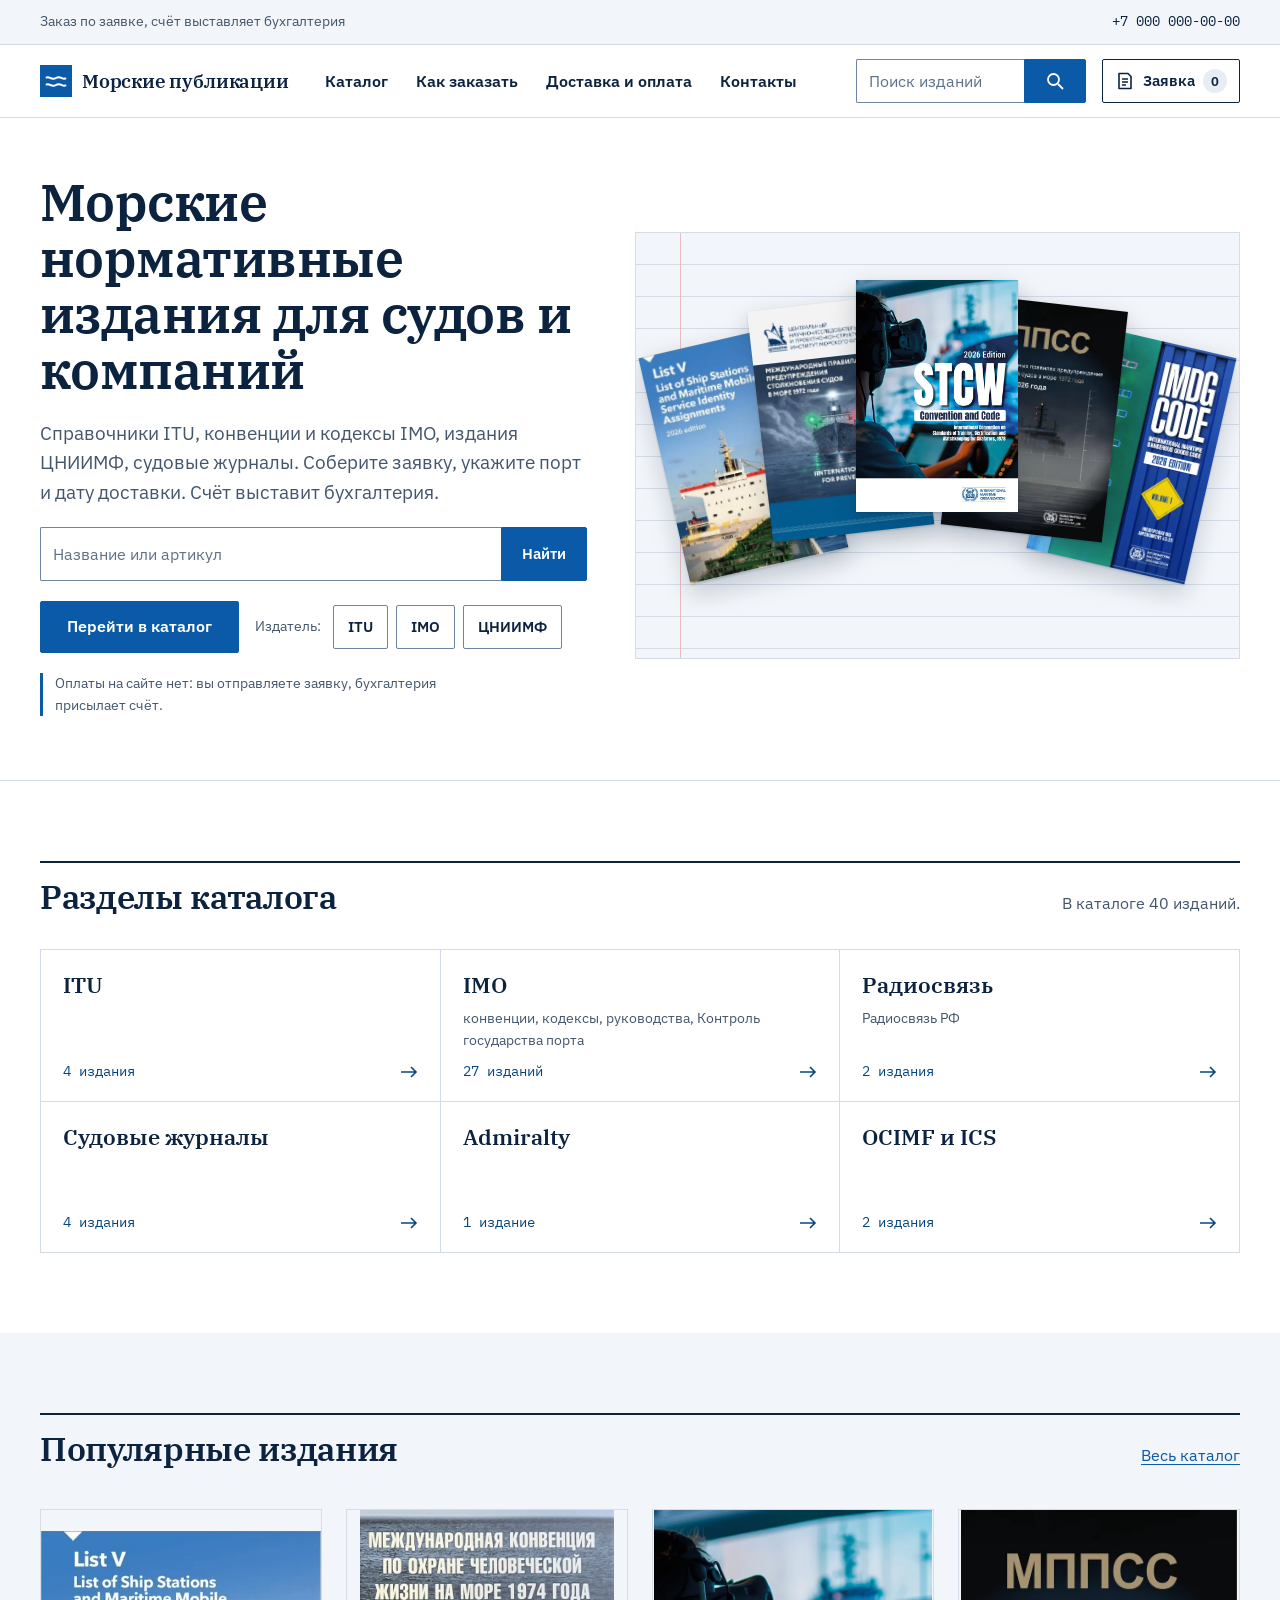
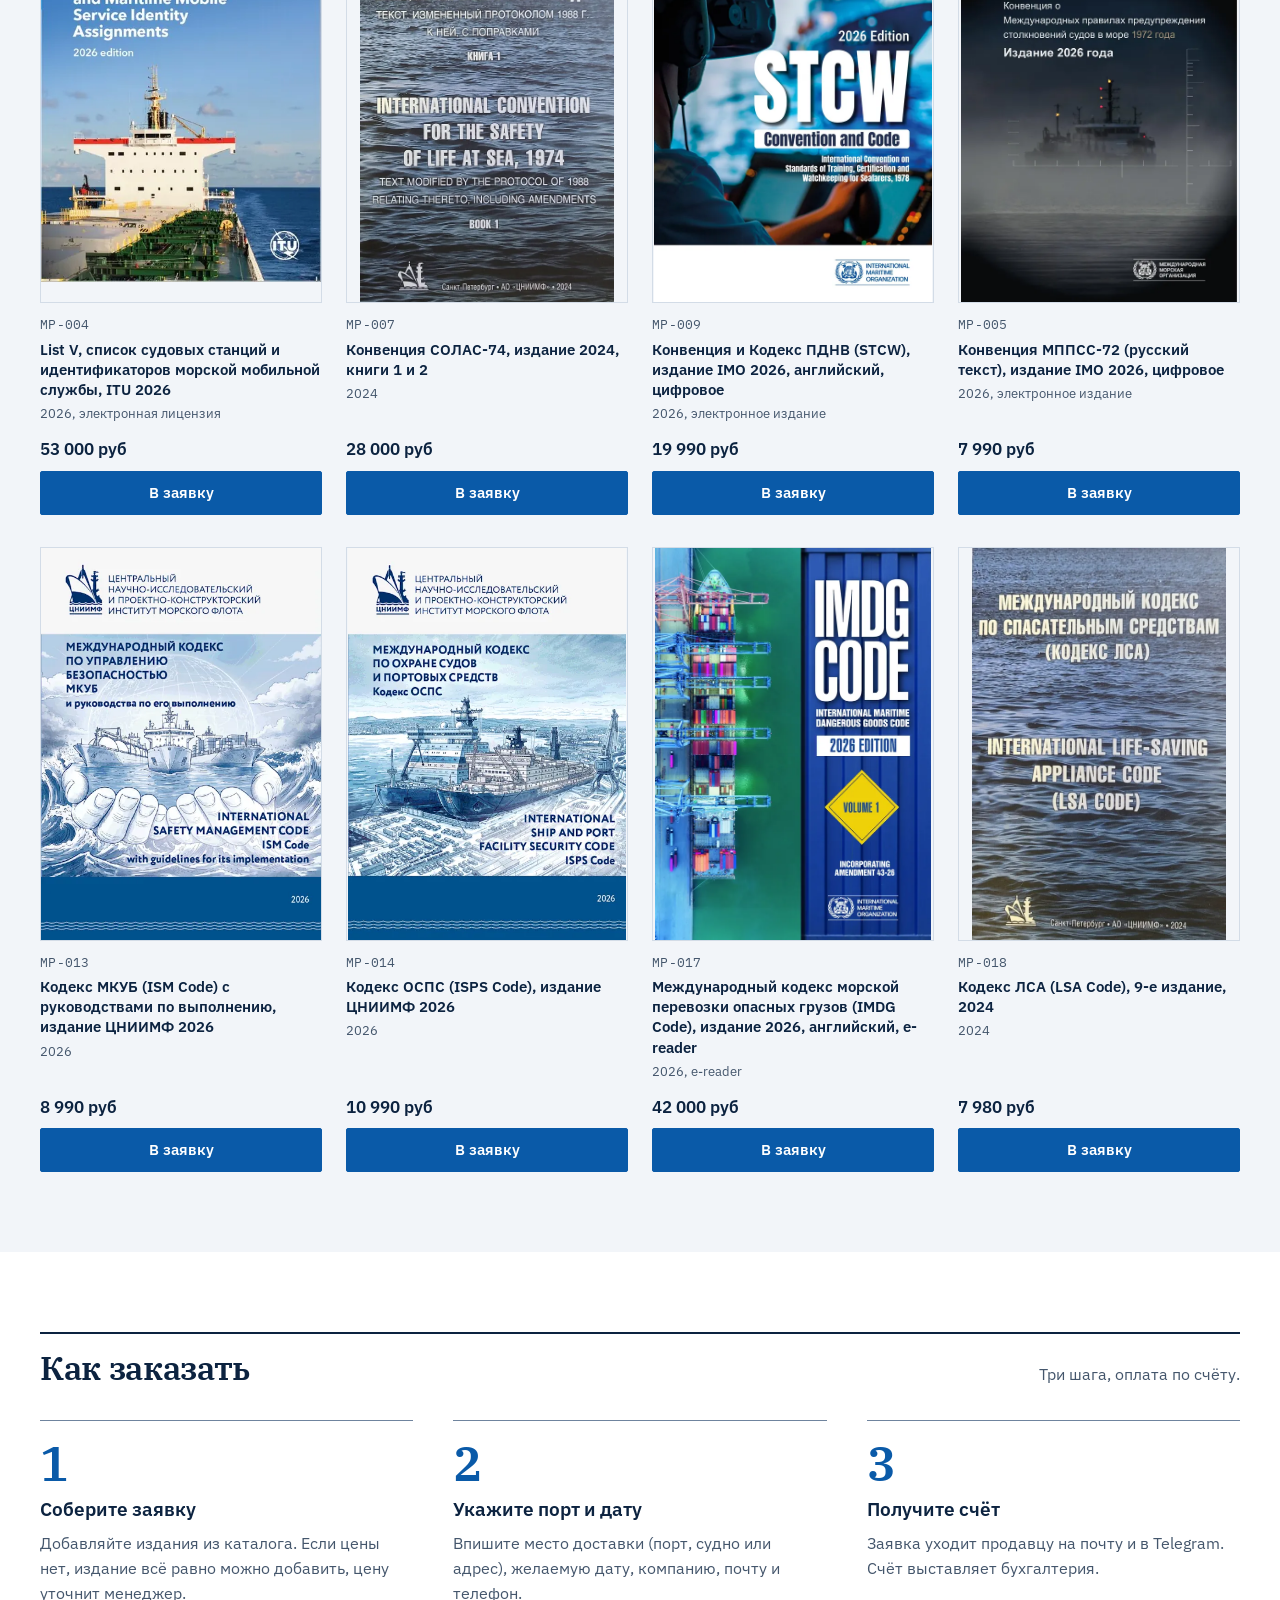
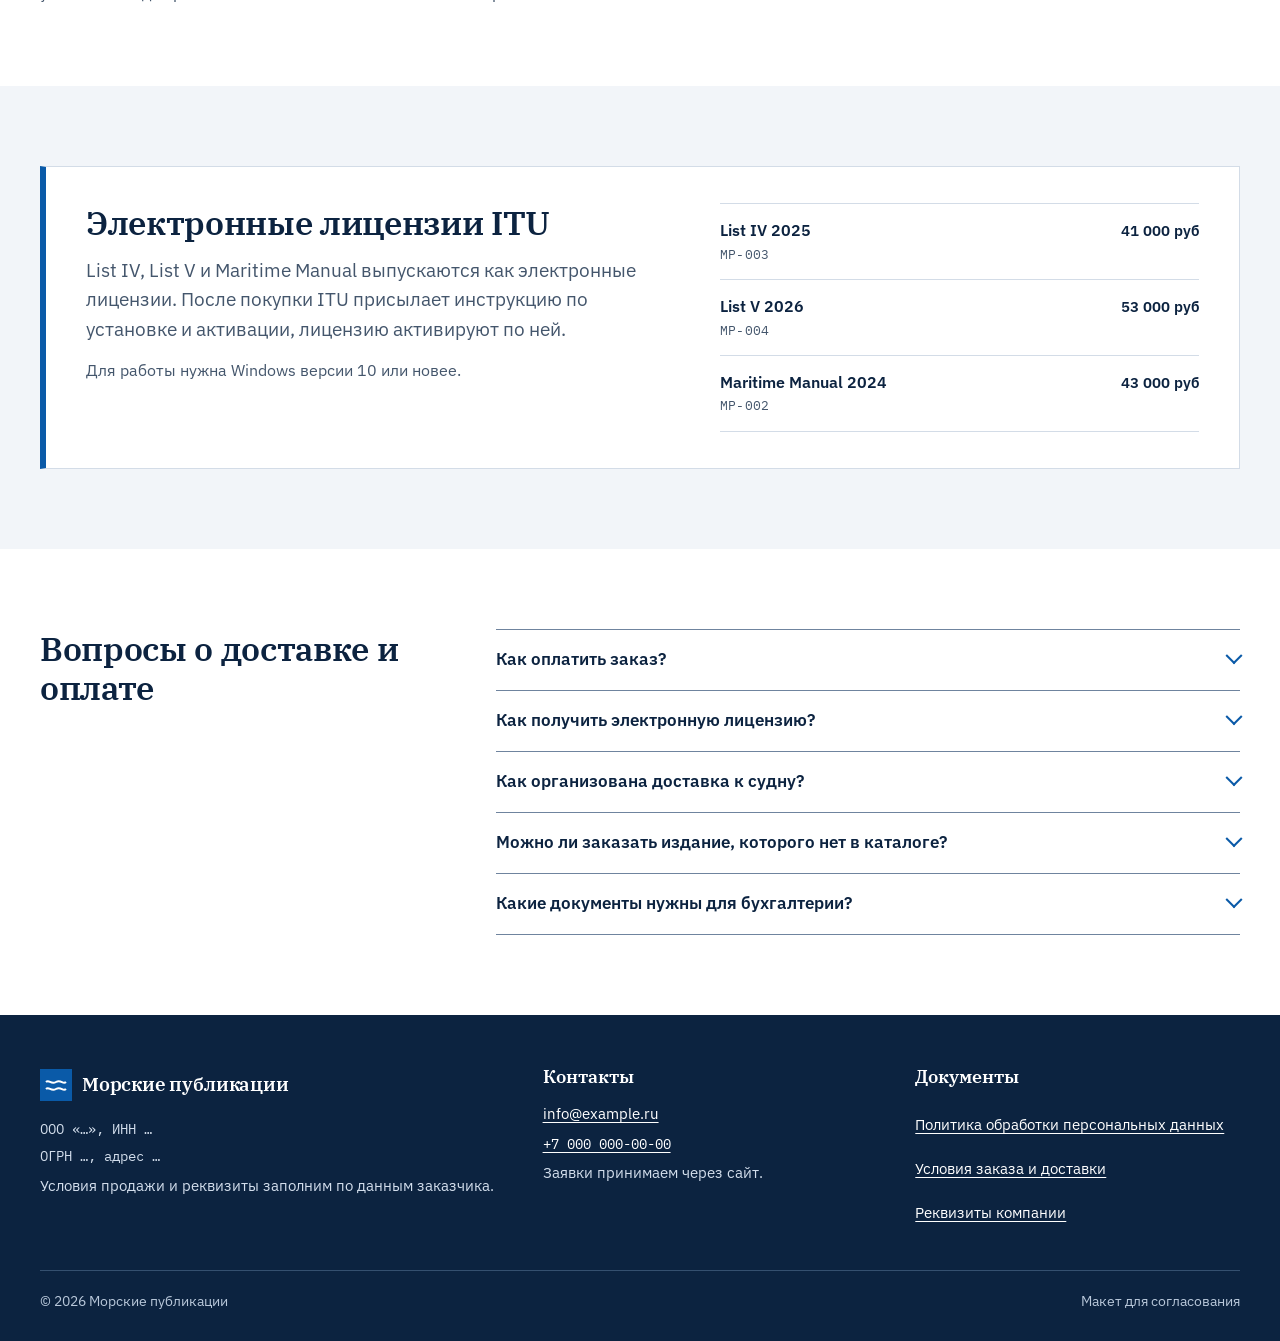
==== v1/index.html @ 58ce5f97 "Два варианта макетов: главная, каталог, карточка, заявка Co-Authored-By: Claude Opus 5.5 <noreply@an" ====
<!doctype html>
<html lang="ru">
<head>
<meta charset="utf-8">
<meta name="viewport" content="width=device-width, initial-scale=1">
<meta name="robots" content="noindex, nofollow">
<title>Морские публикации: конвенции IMO, справочники ITU, издания ЦНИИМФ</title>
<meta name="description" content="Магазин морских нормативных изданий: справочники ITU, конвенции и кодексы IMO, издания ЦНИИМФ, судовые журналы. Соберите заявку, счёт выставит бухгалтерия.">
<link rel="icon" href="data:image/svg+xml,%3Csvg xmlns='http://www.w3.org/2000/svg' viewBox='0 0 32 32'%3E%3Crect width='32' height='32' fill='%230a5aa8'/%3E%3Cpath d='M6 13c3-3 5 3 10 0s7 3 10 0M6 20c3-3 5 3 10 0s7 3 10 0' fill='none' stroke='%23fff' stroke-width='2'/%3E%3C/svg%3E">
<link rel="stylesheet" href="assets/css/style.css">
<link rel="preload" as="image" href="../covers/solas.webp">
</head>
<body data-page="home">
<a class="skip-link" href="#main">К содержимому</a>
<header class="site-header">
  <div class="topbar"><div class="container">
    <p class="topbar-note">Заказ по заявке, счёт выставляет бухгалтерия</p>
    <a href="tel:+70000000000">+7 000 000-00-00</a>
  </div></div>
  <div class="container header-main">
    <a class="logo" href="index.html"><svg width="32" height="32" viewBox="0 0 32 32" aria-hidden="true"><rect width="32" height="32" fill="#0a5aa8"/><path d="M6 13c3-3 5 3 10 0s7 3 10 0M6 20c3-3 5 3 10 0s7 3 10 0" fill="none" stroke="#fff" stroke-width="2"/></svg><span>Морские публикации</span></a>
    <nav class="nav" id="nav" aria-label="Основное меню">
      <ul>
        <li><a href="katalog.html">Каталог</a></li>
        <li><a href="index.html#kak-zakazat">Как заказать</a></li>
        <li><a href="index.html#dostavka-i-oplata">Доставка и оплата</a></li>
        <li><a href="index.html#kontakty">Контакты</a></li>
      </ul>
      <form class="header-search" role="search" action="katalog.html" method="get">
            <div class="search-box">
              <label class="visually-hidden" for="hs-m">Поиск по названию или артикулу</label>
              <input class="input" id="hs-m" type="search" name="q" placeholder="Поиск изданий" autocomplete="off">
              <button class="btn btn--primary" type="submit" aria-label="Найти"><svg width="20" height="20" viewBox="0 0 20 20" aria-hidden="true"><circle cx="8.5" cy="8.5" r="5.5" fill="none" stroke="currentColor" stroke-width="1.8"/><path d="M13 13l5 5" stroke="currentColor" stroke-width="1.8"/></svg></button>
            </div>
          </form>
    </nav>
    <span class="spacer"></span>
    <form class="header-search" role="search" action="katalog.html" method="get">
            <div class="search-box">
              <label class="visually-hidden" for="hs-d">Поиск по названию или артикулу</label>
              <input class="input" id="hs-d" type="search" name="q" placeholder="Поиск изданий" autocomplete="off">
              <button class="btn btn--primary" type="submit" aria-label="Найти"><svg width="20" height="20" viewBox="0 0 20 20" aria-hidden="true"><circle cx="8.5" cy="8.5" r="5.5" fill="none" stroke="currentColor" stroke-width="1.8"/><path d="M13 13l5 5" stroke="currentColor" stroke-width="1.8"/></svg></button>
            </div>
          </form>
    <a class="cart-link" href="korzina.html" aria-label="Заявка, позиций: 0"><svg width="20" height="20" viewBox="0 0 20 20" aria-hidden="true"><path d="M4 2.5h9l3 3v12H4z M7 8h6M7 11h6M7 14h4" fill="none" stroke="currentColor" stroke-width="1.6" stroke-linejoin="round"/></svg><span class="cart-label">Заявка</span><span class="cart-count" data-cart-count data-zero="true">0</span></a>
    <button class="burger" type="button" aria-expanded="false" aria-controls="nav" aria-label="Открыть меню"><svg width="22" height="16" viewBox="0 0 22 16" aria-hidden="true"><path d="M1 2h20M1 8h20M1 14h20" stroke="currentColor" stroke-width="2"/></svg></button>
  </div>
</header>
<main id="main">
  <section class="hero" aria-labelledby="hero-h">
    <div class="container hero-grid">
      <div class="hero-text">
        <h1 class="h-display" id="hero-h">Морские нормативные издания для судов и компаний</h1>
        <p class="lead">Справочники ITU, конвенции и кодексы IMO, издания ЦНИИМФ, судовые журналы. Соберите заявку, укажите порт и дату доставки. Счёт выставит бухгалтерия.</p>
        <form class="hero-search" role="search" action="katalog.html" method="get">
          <div class="search-box">
            <label class="visually-hidden" for="hero-q">Поиск по названию или артикулу</label>
            <input class="input" id="hero-q" type="search" name="q" placeholder="Название или артикул" autocomplete="off">
            <button class="btn btn--primary" type="submit">Найти</button>
          </div>
        </form>
        <div class="hero-actions">
          <a class="btn btn--primary btn--lg" href="katalog.html">Перейти в каталог</a>
          <div class="hero-pub"><span>Издатель:</span><a class="chip" href="katalog.html?publisher=ITU">ITU</a><a class="chip" href="katalog.html?publisher=IMO">IMO</a><a class="chip" href="katalog.html?publisher=%D0%A6%D0%9D%D0%98%D0%98%D0%9C%D0%A4">ЦНИИМФ</a></div>
        </div>
        <p class="hero-note">Оплаты на сайте нет: вы отправляете заявку, бухгалтерия присылает счёт.</p>
      </div>
      <div class="hero-visual">
        <div class="fan">
          <a href="kartochka.html?slug=itu-list-v"><img src="../covers/itu-list-v.webp" alt="List V, список судовых станций, ITU 2026" width="600" height="857"></a>
          <a href="kartochka.html?slug=colreg-cniimf"><img src="../covers/colreg-cniimf.webp" alt="МППСС-72 (COLREG-72), издание ЦНИИМФ 2026" width="600" height="857"></a>
          <a href="kartochka.html?slug=stcw"><img src="../covers/stcw.webp" alt="Конвенция и Кодекс ПДНВ (STCW), издание IMO 2026" width="600" height="857"></a>
          <a href="kartochka.html?slug=colreg"><img src="../covers/colreg.webp" alt="Конвенция МППСС-72 (русский текст), издание IMO 2026" width="600" height="857"></a>
          <a href="kartochka.html?slug=imdg"><img src="../covers/imdg.webp" alt="Международный кодекс морской перевозки опасных грузов (IMDG Code), 2026" width="600" height="857"></a>
        </div>
      </div>
    </div>
  </section>

  <section class="section" aria-labelledby="razdely-h">
    <div class="container">
      <div class="section-head"><h2 class="h-section" id="razdely-h">Разделы каталога</h2><p>В каталоге <span data-total>40 изданий</span>.</p></div>
      <div class="tiles" id="tiles"></div>
    </div>
  </section>

  <section class="section section--mist" aria-labelledby="popular-h">
    <div class="container">
      <div class="section-head"><h2 class="h-section" id="popular-h">Популярные издания</h2><a href="katalog.html">Весь каталог</a></div>
      <div class="pubs" id="popular"></div>
    </div>
  </section>

  <section class="section" id="kak-zakazat" aria-labelledby="kak-h">
    <div class="container">
      <div class="section-head"><h2 class="h-section" id="kak-h">Как заказать</h2><p>Три шага, оплата по счёту.</p></div>
      <ol class="steps">
        <li class="step"><span class="step-n" aria-hidden="true">1</span><h3>Соберите заявку</h3><p>Добавляйте издания из каталога. Если цены нет, издание всё равно можно добавить, цену уточнит менеджер.</p></li>
        <li class="step"><span class="step-n" aria-hidden="true">2</span><h3>Укажите порт и дату</h3><p>Впишите место доставки (порт, судно или адрес), желаемую дату, компанию, почту и телефон.</p></li>
        <li class="step"><span class="step-n" aria-hidden="true">3</span><h3>Получите счёт</h3><p>Заявка уходит продавцу на почту и в Telegram. Счёт выставляет бухгалтерия.</p></li>
      </ol>
    </div>
  </section>

  <section class="section section--mist" aria-labelledby="itu-h">
    <div class="container">
      <div class="itu">
        <div class="itu-text">
          <h2 class="h-section" id="itu-h">Электронные лицензии ITU</h2>
          <p class="lead">List IV, List V и Maritime Manual выпускаются как электронные лицензии. После покупки ITU присылает инструкцию по установке и активации, лицензию активируют по ней.</p>
          <p class="muted">Для работы нужна Windows версии 10 или новее.</p>
        </div>
        <ul class="itu-list" id="itu-list"></ul>
      </div>
    </div>
  </section>

  <section class="section" id="dostavka-i-oplata" aria-labelledby="faq-h">
    <div class="container faq-wrap">
      <div>
        <h2 class="h-section" id="faq-h">Вопросы о доставке и оплате</h2>
      </div>
      <div class="faq">
        <details><summary>Как оплатить заказ?</summary><div><p>Оплаты на сайте нет. После заявки бухгалтерия выставит счёт, оплата проходит по счёту.</p></div></details>
        <details><summary>Как получить электронную лицензию?</summary><div><p>Электронные лицензии ITU активируют по инструкции, которую после покупки присылает ITU. Подробности по конкретной лицензии уточнит менеджер.</p></div></details>
        <details><summary>Как организована доставка к судну?</summary><div><p>В заявке вы указываете порт, судно или адрес и желаемую дату. Возможности доставки менеджер уточнит с вами до выставления счёта.</p></div></details>
        <details><summary>Можно ли заказать издание, которого нет в каталоге?</summary><div><p>Напишите название в комментарии к заявке или на почту info@example.ru. Менеджер проверит, можно ли его заказать.</p></div></details>
        <details><summary>Какие документы нужны для бухгалтерии?</summary><div><p>Для счёта нужны название компании, почта и телефон. ИНН и другие реквизиты, а также состав документов менеджер уточнит при согласовании заявки.</p></div></details>
      </div>
    </div>
  </section>
</main>
<footer class="site-footer" id="kontakty">
  <div class="container">
    <div class="footer-grid">
      <div>
        <a class="logo" href="index.html"><svg width="32" height="32" viewBox="0 0 32 32" aria-hidden="true"><rect width="32" height="32" fill="#0a5aa8"/><path d="M6 13c3-3 5 3 10 0s7 3 10 0M6 20c3-3 5 3 10 0s7 3 10 0" fill="none" stroke="#fff" stroke-width="2"/></svg><span>Морские публикации</span></a>
        <p class="stub">ООО «…», ИНН …</p>
        <p class="stub">ОГРН …, адрес …</p>
        <p>Условия продажи и реквизиты заполним по данным заказчика.</p>
      </div>
      <div>
        <h2>Контакты</h2>
        <p><a href="mailto:info@example.ru">info@example.ru</a></p>
        <p><a class="stub" href="tel:+70000000000">+7 000 000-00-00</a></p>
        <p>Заявки принимаем через сайт.</p>
      </div>
      <div>
        <h2>Документы</h2>
        <ul>
          <li><a href="#">Политика обработки персональных данных</a></li>
          <li><a href="#">Условия заказа и доставки</a></li>
          <li><a href="#">Реквизиты компании</a></li>
        </ul>
      </div>
    </div>
    <div class="footer-bottom"><span>© 2026 Морские публикации</span><span>Макет для согласования</span></div>
  </div>
</footer>
<div class="visually-hidden" id="live" role="status" aria-live="polite"></div>
<script src="assets/js/app.js" defer></script>
</body>
</html>
---- v1/assets/css/style.css ----
/* Морские публикации, вариант v1 «Издательский каталог».
   Светлая палитра, один акцент морской синий. IBM Plex Sans / Serif / Mono, файлы лежат локально. */

@font-face{font-family:"IBM Plex Sans";font-weight:400;font-style:normal;font-display:swap;src:url("../fonts/ibm-plex-sans-cyrillic-400.woff2") format("woff2");unicode-range:U+0301,U+0400-045F,U+0490-0491,U+04B0-04B1,U+2116}
@font-face{font-family:"IBM Plex Sans";font-weight:400;font-style:normal;font-display:swap;src:url("../fonts/ibm-plex-sans-latin-400.woff2") format("woff2");unicode-range:U+0000-00FF,U+0131,U+0152-0153,U+02BB-02BC,U+02C6,U+02DA,U+02DC,U+0304,U+0308,U+0329,U+2000-206F,U+20AC,U+2122,U+2191,U+2193,U+2212,U+2215,U+FEFF,U+FFFD}
@font-face{font-family:"IBM Plex Sans";font-weight:600;font-style:normal;font-display:swap;src:url("../fonts/ibm-plex-sans-cyrillic-600.woff2") format("woff2");unicode-range:U+0301,U+0400-045F,U+0490-0491,U+04B0-04B1,U+2116}
@font-face{font-family:"IBM Plex Sans";font-weight:600;font-style:normal;font-display:swap;src:url("../fonts/ibm-plex-sans-latin-600.woff2") format("woff2");unicode-range:U+0000-00FF,U+0131,U+0152-0153,U+02BB-02BC,U+02C6,U+02DA,U+02DC,U+0304,U+0308,U+0329,U+2000-206F,U+20AC,U+2122,U+2191,U+2193,U+2212,U+2215,U+FEFF,U+FFFD}
@font-face{font-family:"IBM Plex Serif";font-weight:600;font-style:normal;font-display:swap;src:url("../fonts/ibm-plex-serif-cyrillic-600.woff2") format("woff2");unicode-range:U+0301,U+0400-045F,U+0490-0491,U+04B0-04B1,U+2116}
@font-face{font-family:"IBM Plex Serif";font-weight:600;font-style:normal;font-display:swap;src:url("../fonts/ibm-plex-serif-latin-600.woff2") format("woff2");unicode-range:U+0000-00FF,U+0131,U+0152-0153,U+02BB-02BC,U+02C6,U+02DA,U+02DC,U+0304,U+0308,U+0329,U+2000-206F,U+20AC,U+2122,U+2191,U+2193,U+2212,U+2215,U+FEFF,U+FFFD}
@font-face{font-family:"IBM Plex Mono";font-weight:400;font-style:normal;font-display:swap;src:url("../fonts/ibm-plex-mono-cyrillic-400.woff2") format("woff2");unicode-range:U+0301,U+0400-045F,U+0490-0491,U+04B0-04B1,U+2116}
@font-face{font-family:"IBM Plex Mono";font-weight:400;font-style:normal;font-display:swap;src:url("../fonts/ibm-plex-mono-latin-400.woff2") format("woff2");unicode-range:U+0000-00FF,U+0131,U+0152-0153,U+02BB-02BC,U+02C6,U+02DA,U+02DC,U+0304,U+0308,U+0329,U+2000-206F,U+20AC,U+2122,U+2191,U+2193,U+2212,U+2215,U+FEFF,U+FFFD}

:root{
  --paper:#ffffff;
  --mist:#f2f5f9;
  --mist-2:#e6edf5;
  --rule:#d3dce7;
  --rule-strong:#6f849e;
  --ink:#0c2340;
  --ink-2:#44566c;
  --accent:#0a5aa8;
  --accent-dark:#07457f;
  --accent-tint:#e3eef9;
  --danger:#b3261e;
  --danger-tint:#fdeceb;
  --sans:"IBM Plex Sans",system-ui,-apple-system,"Segoe UI",Arial,sans-serif;
  --serif:"IBM Plex Serif",Georgia,"Times New Roman",serif;
  --mono:"IBM Plex Mono",ui-monospace,Consolas,"Courier New",monospace;
  --gutter:16px;
  --wrap:1280px;
}
@media (min-width:768px){:root{--gutter:32px}}
@media (min-width:1280px){:root{--gutter:40px}}

*,*::before,*::after{box-sizing:border-box}
html{-webkit-text-size-adjust:100%;scroll-behavior:smooth;scroll-padding-top:16px}
body{margin:0;background:var(--paper);color:var(--ink);font-family:var(--sans);font-size:16px;line-height:1.55;font-feature-settings:"tnum" 1}
img{max-width:100%;height:auto;display:block}
h1,h2,h3,h4,p,ul,ol,dl,dd,figure{margin:0}
ul,ol{padding:0;list-style:none}
a{color:var(--accent);text-underline-offset:3px}
a:hover{color:var(--accent-dark)}
button,input,select,textarea{font:inherit;color:inherit}
:focus-visible{outline:3px solid var(--accent);outline-offset:2px}
.visually-hidden{position:absolute!important;width:1px;height:1px;margin:-1px;padding:0;overflow:hidden;clip:rect(0 0 0 0);white-space:nowrap;border:0}
.nowrap{white-space:nowrap}
.skip-link{position:absolute;left:var(--gutter);top:-100px;z-index:100;background:var(--ink);color:#fff;padding:12px 16px;min-height:44px}
.skip-link:focus{top:8px}
.container{width:100%;max-width:var(--wrap);margin-inline:auto;padding-inline:var(--gutter)}

/* ---------- типографика ---------- */
.h-display,.h-section,.h-page{font-family:var(--serif);font-weight:600;color:var(--ink);letter-spacing:-.01em}
.h-display{font-size:clamp(2rem,1.1rem + 3vw,3.25rem);line-height:1.08}
.h-page{font-size:clamp(1.75rem,1.2rem + 2vw,2.6rem);line-height:1.12}
.h-section{font-size:clamp(1.5rem,1.2rem + 1.1vw,2.1rem);line-height:1.18}
.lead{font-size:clamp(1rem,.95rem + .3vw,1.1875rem);line-height:1.55;color:var(--ink-2);max-width:56ch}
.sku{font-family:var(--mono);font-size:.8125rem;letter-spacing:.02em;color:var(--ink-2)}
.price{font-weight:600;white-space:nowrap}
.price--ask{font-weight:400;color:var(--ink-2);white-space:normal}
.muted{color:var(--ink-2)}
.small{font-size:.875rem}

/* ---------- кнопки и поля ---------- */
.btn{display:inline-flex;align-items:center;justify-content:center;gap:8px;min-height:44px;padding:0 20px;border:1px solid var(--ink);border-radius:2px;background:var(--paper);color:var(--ink);font-weight:600;font-size:.9375rem;line-height:1.2;text-decoration:none;cursor:pointer;transition:background-color .15s,border-color .15s,color .15s}
.btn:hover{background:var(--mist);color:var(--ink)}
.btn--primary{background:var(--accent);border-color:var(--accent);color:#fff}
.btn--primary:hover{background:var(--accent-dark);border-color:var(--accent-dark);color:#fff}
.btn--lg{min-height:52px;padding:0 26px;font-size:1rem}
.btn--block{width:100%}
.btn--added{background:var(--accent-tint);border-color:var(--accent);color:var(--accent-dark)}
.btn--added:hover{background:#d3e5f6;color:var(--accent-dark)}
.btn svg{flex:none}
.btn--quiet{border-color:var(--rule-strong);font-weight:600}
.link-btn{background:none;border:0;padding:0;min-height:44px;color:var(--accent);text-decoration:underline;text-underline-offset:3px;cursor:pointer;font-size:.9375rem}
.link-btn:hover{color:var(--accent-dark)}

.field{display:grid;gap:6px}
.field label,.field .label{font-weight:600;font-size:.9375rem}
.req{color:var(--danger);margin-left:2px}
.hint{font-weight:400;color:var(--ink-2);font-size:.8125rem;margin-left:8px}
.input,.select,.textarea{width:100%;min-height:44px;padding:9px 12px;border:1px solid var(--rule-strong);border-radius:2px;background:var(--paper);color:var(--ink)}
.textarea{min-height:104px;resize:vertical}
.select{appearance:none;padding-right:38px;background-image:url("data:image/svg+xml,%3Csvg xmlns='http://www.w3.org/2000/svg' width='12' height='8' viewBox='0 0 12 8'%3E%3Cpath d='M1 1l5 5 5-5' fill='none' stroke='%230c2340' stroke-width='1.8'/%3E%3C/svg%3E");background-repeat:no-repeat;background-position:right 14px center}
.input::placeholder,.textarea::placeholder{color:#5f7188}
.input:focus,.select:focus,.textarea:focus{border-color:var(--accent);outline:3px solid var(--accent-tint);outline-offset:0;box-shadow:0 0 0 1px var(--accent)}
.input[aria-invalid="true"],.textarea[aria-invalid="true"]{border-color:var(--danger);background:var(--danger-tint)}
.field-error{color:var(--danger);font-size:.875rem;font-weight:600;display:flex;gap:6px;align-items:flex-start}
.field-error:empty{display:none}

/* ---------- шапка ---------- */
.topbar{background:var(--mist);border-bottom:1px solid var(--rule);font-size:.875rem}
.topbar .container{display:flex;justify-content:space-between;align-items:center;gap:16px;min-height:44px}
.topbar p{color:var(--ink-2)}
.topbar a{display:inline-flex;align-items:center;min-height:44px;color:var(--ink);font-weight:400;text-decoration:none;font-family:var(--mono);font-size:.875rem}
.topbar a:hover{color:var(--accent)}
.topbar .topbar-note{display:none}
@media (min-width:768px){.topbar .topbar-note{display:block}}
.site-header{position:relative;background:var(--paper);border-bottom:1px solid var(--rule);z-index:20}
.header-main{display:flex;flex-wrap:wrap;align-items:center;gap:0 12px;min-height:72px}
.logo{white-space:nowrap;display:inline-flex;align-items:center;gap:10px;margin-right:auto;min-height:44px;color:var(--ink);text-decoration:none;font-family:var(--serif);font-weight:600;font-size:1.0625rem;letter-spacing:-.01em;line-height:1.1}
.logo:hover{color:var(--ink)}
.logo svg{flex:none}
.nav{order:5;flex-basis:100%;display:none;border-top:1px solid var(--rule);padding:8px 0 16px}
.nav.is-open{display:block}
.nav ul{display:grid}
.nav a{display:flex;align-items:center;min-height:48px;color:var(--ink);text-decoration:none;font-weight:600;border-bottom:1px solid var(--rule)}
.nav a:hover,.nav a[aria-current="page"]{color:var(--accent)}
.nav a[aria-current="page"]{box-shadow:inset 0 -2px 0 var(--accent)}
.header-search{display:none}
.nav .header-search{display:flex;margin-top:12px}
.search-box{display:flex;width:100%}
.search-box .input{border-right:0;border-radius:2px 0 0 2px;min-width:0}
.search-box .btn{border-radius:0 2px 2px 0;flex:none}
.cart-link{display:inline-flex;align-items:center;gap:8px;min-height:44px;padding:0 12px;border:1px solid var(--ink);border-radius:2px;color:var(--ink);text-decoration:none;font-weight:600;font-size:.9375rem}
.cart-link:hover{background:var(--mist);color:var(--ink)}
.cart-link .cart-label{display:none}
.cart-count{display:inline-grid;place-items:center;min-width:24px;height:24px;padding:0 6px;border-radius:12px;background:var(--accent);color:#fff;font-size:.8125rem;font-weight:600;line-height:1}
.cart-count[data-zero="true"]{background:var(--mist-2);color:var(--ink)}
.burger{display:inline-grid;place-items:center;width:44px;height:44px;border:1px solid var(--ink);border-radius:2px;background:var(--paper);cursor:pointer;padding:0}
.burger:hover{background:var(--mist)}
@media (max-width:479px){.cart-link{padding:0 8px;gap:6px}.logo{gap:8px}.logo svg{width:28px;height:28px}}
@media (min-width:480px){.cart-link .cart-label{display:inline}.logo{font-size:1.1875rem}}
@media (min-width:1280px){
  .header-main{flex-wrap:nowrap;gap:0 16px}
  .burger{display:none}
  .nav{order:0;flex-basis:auto;display:block;border:0;padding:0;margin-left:8px}
  .nav ul{display:flex;gap:4px}
  .nav a{border:0;padding:0 12px;min-height:72px;position:relative;white-space:nowrap}
  .nav a[aria-current="page"]{box-shadow:inset 0 -3px 0 var(--accent)}
  .nav a:hover{box-shadow:inset 0 -3px 0 var(--rule-strong)}
  .nav .header-search{display:none}
  .header-search{display:flex;width:230px;flex:none}
  .logo{margin-right:0}
  .header-main .spacer{flex:1}
}
.header-main .spacer{display:none}
@media (min-width:1280px){.header-main .spacer{display:block}}

/* ---------- блоки страниц ---------- */
.section{padding-block:56px}
.section--mist{background:var(--mist)}
@media (min-width:768px){.section{padding-block:80px}}
.section-head{display:flex;flex-wrap:wrap;align-items:baseline;justify-content:space-between;gap:8px 24px;padding-top:14px;border-top:2px solid var(--ink);margin-bottom:32px}
.section-head p{color:var(--ink-2);max-width:52ch}
.section-head a{display:inline-flex;align-items:center;min-height:44px}

/* первый экран */
.hero{border-bottom:1px solid var(--rule)}
.hero-grid{display:grid;grid-template-columns:minmax(0,1fr);gap:32px;padding-block:32px 40px}
.hero-text{display:grid;gap:20px;align-content:center}
.hero-search{max-width:600px}
.hero-search .input{min-height:54px;font-size:1rem}
.hero-search .btn{min-height:54px}
.hero-actions{display:flex;flex-wrap:wrap;align-items:center;gap:12px 16px}
.hero-pub{display:flex;flex-wrap:wrap;align-items:center;gap:8px}
.hero-pub span{color:var(--ink-2);font-size:.875rem;margin-right:4px}
.chip{display:inline-flex;align-items:center;min-height:44px;padding:0 14px;border:1px solid var(--rule-strong);border-radius:2px;color:var(--ink);text-decoration:none;font-weight:600;font-size:.9375rem;background:var(--paper)}
.chip:hover{border-color:var(--accent);color:var(--accent)}
.hero-note{font-size:.875rem;color:var(--ink-2);max-width:56ch;padding-left:12px;border-left:3px solid var(--accent)}
.hero-visual{position:relative;background-color:var(--mist);background-image:repeating-linear-gradient(to bottom,transparent 0,transparent 31px,var(--rule) 31px,var(--rule) 32px);border:1px solid var(--rule);overflow:hidden;padding:36px 8% 20px}
.hero-visual::before{content:"";position:absolute;left:44px;top:0;bottom:0;width:1px;background:#e7b9b9;opacity:.9}
.fan{position:relative;width:90%;aspect-ratio:1/.74;max-width:660px;margin-inline:auto}
.fan a{position:absolute;width:34%;top:var(--top);left:var(--left);transform:translate(0,0) rotate(var(--r));transform-origin:50% 120%;z-index:var(--z);display:block;box-shadow:0 1px 2px rgba(12,35,64,.2),0 10px 24px rgba(12,35,64,.22);background:var(--paper);transition:transform .25s ease}
.fan a:hover{transform:translate(0,-8px) rotate(var(--r))}
.fan img{width:100%;aspect-ratio:.7;object-fit:cover}
.fan a:nth-child(1){--left:0;--top:16%;--r:-13deg;--z:1;--stack:97%}
.fan a:nth-child(2){--left:16.5%;--top:7%;--r:-6.5deg;--z:2;--stack:48.5%}
.fan a:nth-child(3){--left:33%;--top:1%;--r:0deg;--z:5;--stack:0%}
.fan a:nth-child(4){--left:49.5%;--top:7%;--r:6.5deg;--z:3;--stack:-48.5%}
.fan a:nth-child(5){--left:66%;--top:16%;--r:13deg;--z:2;--stack:-97%}
@media (prefers-reduced-motion:no-preference){
  .fan a{animation:fan-out .9s cubic-bezier(.2,.8,.2,1) .15s both}
}
@keyframes fan-out{from{transform:translate(var(--stack),0) rotate(0deg)}to{transform:translate(0,0) rotate(var(--r))}}
@media (min-width:960px){
  .hero-grid{grid-template-columns:minmax(0,.95fr) minmax(0,1.05fr);gap:48px;padding-block:56px 64px;align-items:center}
  .hero-visual{padding:44px 6% 28px}
}

/* разделы плитками */
.tiles{display:grid;grid-template-columns:minmax(0,1fr);gap:1px;background:var(--rule);border:1px solid var(--rule)}
@media (min-width:560px){.tiles{grid-template-columns:repeat(2,minmax(0,1fr))}}
@media (min-width:960px){.tiles{grid-template-columns:repeat(3,minmax(0,1fr))}}
.tile{display:grid;grid-template-rows:auto 1fr auto;gap:10px;padding:22px 22px 18px;background:var(--paper);color:var(--ink);text-decoration:none;min-height:0}
@media (min-width:560px){.tile{min-height:150px}}
.tile:hover{background:var(--accent-tint);color:var(--ink)}
.tile h3{font-family:var(--serif);font-weight:600;font-size:1.375rem;line-height:1.2}
.tile-sub{font-size:.875rem;color:var(--ink-2)}
.tile-foot{display:flex;justify-content:space-between;align-items:center;font-family:var(--mono);font-size:.875rem;color:var(--accent-dark)}
.tile-foot svg{flex:none}

/* издания: вертикальная карточка */
.pubs{display:grid;grid-template-columns:repeat(2,minmax(0,1fr));gap:24px 16px}
@media (min-width:768px){.pubs{grid-template-columns:repeat(4,minmax(0,1fr));gap:32px 24px}}
.pub{display:grid;grid-template-rows:auto 1fr auto;gap:12px;align-content:start;min-width:0}
.cover{display:block;border:1px solid var(--rule);background:var(--mist);transition:border-color .15s}
.cover:hover{border-color:var(--accent)}
.cover img{width:100%;aspect-ratio:5/7;object-fit:contain}
.pub-body{display:grid;gap:4px;align-content:start;min-width:0}
.pub-title{font-size:.9375rem;font-weight:600;line-height:1.35;overflow-wrap:anywhere}
.pub-title a{color:var(--ink);text-decoration:none}
.pub-title a:hover{color:var(--accent);text-decoration:underline}
.pub{position:relative}
.pub-title a::after{content:"";position:absolute;inset:0;z-index:0}
.pub-buy{position:relative;z-index:1}
.pub-facts{font-size:.8125rem;color:var(--ink-2)}
.pub-buy{display:grid;gap:8px}
.pub-buy .btn{width:100%}
.pub-buy .price{font-size:1.0625rem}

/* как заказать */
.steps{display:grid;grid-template-columns:minmax(0,1fr);gap:32px}
@media (min-width:768px){.steps{grid-template-columns:repeat(3,minmax(0,1fr));gap:40px}}
.step{border-top:1px solid var(--rule-strong);padding-top:18px;display:grid;gap:10px;align-content:start}
.step-n{font-family:var(--serif);font-weight:600;font-size:3rem;line-height:1;color:var(--accent)}
.step h3{font-size:1.1875rem;font-weight:600;line-height:1.3}
.step p{color:var(--ink-2);max-width:40ch}

/* лицензии ITU */
.itu{display:grid;grid-template-columns:minmax(0,1fr);gap:28px;background:var(--paper);border:1px solid var(--rule);border-left:6px solid var(--accent);padding:24px}
@media (min-width:960px){.itu{grid-template-columns:minmax(0,1.1fr) minmax(0,.9fr);gap:48px;padding:36px 40px}}
.itu-text{display:grid;gap:14px;align-content:start}
.itu-list{display:grid;border-top:1px solid var(--rule)}
.itu-list a{display:grid;grid-template-columns:minmax(0,1fr) auto;gap:2px 16px;padding:14px 0;border-bottom:1px solid var(--rule);color:var(--ink);text-decoration:none;min-height:44px;align-items:baseline}
.itu-list a:hover strong{color:var(--accent);text-decoration:underline}
.itu-list strong{font-weight:600}
.itu-list .price{text-align:right;font-size:.9375rem}
.itu-list .sku{grid-column:1/-1}

/* FAQ */
.faq-wrap{display:grid;grid-template-columns:minmax(0,1fr);gap:24px}
@media (min-width:960px){.faq-wrap{grid-template-columns:minmax(0,.7fr) minmax(0,1.3fr);gap:56px}}
.faq{border-top:1px solid var(--rule-strong)}
.faq details{border-bottom:1px solid var(--rule-strong)}
.faq summary{display:flex;justify-content:space-between;align-items:center;gap:20px;min-height:60px;padding:12px 0;cursor:pointer;font-weight:600;font-size:1.0625rem;list-style:none;line-height:1.35}
.faq summary::-webkit-details-marker{display:none}
.faq summary::after{content:"";flex:none;width:12px;height:12px;border-right:2px solid var(--accent);border-bottom:2px solid var(--accent);transform:rotate(45deg) translate(-3px,-3px);transition:transform .2s}
.faq details[open] summary::after{transform:rotate(-135deg) translate(-3px,-3px)}
.faq details>div{padding:0 40px 20px 0;color:var(--ink-2);max-width:68ch}

/* подвал */
.site-footer{background:var(--ink);color:#d3deec;padding-block:48px 28px;font-size:.9375rem}
.site-footer a{color:#fff;text-underline-offset:3px}
.site-footer a:hover{color:#bcd7f2}
.site-footer :focus-visible{outline-color:#fff}
.footer-grid{display:grid;grid-template-columns:minmax(0,1fr);gap:32px}
@media (min-width:768px){.footer-grid{grid-template-columns:minmax(0,1.4fr) repeat(2,minmax(0,1fr));gap:48px}}
.footer-grid h2{font-family:var(--serif);font-size:1.125rem;font-weight:600;color:#fff;margin-bottom:12px}
.footer-grid li a{display:inline-flex;align-items:center;min-height:44px}
.footer-grid .logo{color:#fff;margin-bottom:12px}
.footer-grid p+p{margin-top:6px}
.stub{font-family:var(--mono);font-size:.875rem}
.footer-bottom{margin-top:36px;padding-top:20px;border-top:1px solid #35506f;display:flex;flex-wrap:wrap;justify-content:space-between;gap:8px 24px;font-size:.875rem;color:#b9c8da}

/* ---------- внутренние страницы ---------- */
.page-head{padding-block:8px 24px;border-bottom:1px solid var(--rule);display:grid;gap:10px}
.crumbs ol{display:flex;flex-wrap:wrap;gap:0 8px;font-size:.875rem;color:var(--ink-2)}
.crumbs li{display:inline-flex;align-items:center;gap:8px}
.crumbs li+li::before{content:"/";color:var(--rule-strong)}
.crumbs a{display:inline-flex;align-items:center;min-height:44px}
.crumbs [aria-current]{color:var(--ink)}
.page-body{padding-block:28px 72px}

/* каталог */
.catalog{display:grid;grid-template-columns:minmax(0,1fr);gap:24px}
@media (min-width:1024px){.catalog{grid-template-columns:260px minmax(0,1fr);gap:48px;align-items:start}}
.toolbar{display:grid;grid-template-columns:minmax(0,1fr);gap:12px;margin-bottom:8px}
@media (min-width:768px){.toolbar{grid-template-columns:minmax(0,1fr) 230px}}
.toolbar .field{margin:0}
.filters-toggle{justify-self:start}
@media (min-width:1024px){.filters-toggle{display:none}}
.filters{display:none;border:1px solid var(--rule);background:var(--mist);padding:16px 18px 8px}
.filters.is-open{display:block}
@media (min-width:1024px){.filters{display:block;position:sticky;top:16px}}
.filter-block{border:0;padding:0;margin:0 0 14px}
.filter-block legend{font-family:var(--serif);font-weight:600;font-size:1.0625rem;padding:0;margin-bottom:6px;border-bottom:2px solid var(--ink);width:100%;padding-bottom:6px}
.opt{display:flex;align-items:center;gap:10px;min-height:44px;padding:0 4px;cursor:pointer;font-size:.9375rem}
.opt input{width:20px;height:20px;accent-color:var(--accent);flex:none;margin:0}
.opt span:nth-of-type(1){flex:1}
.opt .cnt{font-family:var(--mono);font-size:.8125rem;color:var(--ink-2)}
.opt:has(input:focus-visible){outline:3px solid var(--accent);outline-offset:-2px}
.opt:has(input:checked) span:nth-of-type(1){font-weight:600}
.results-bar{display:flex;flex-wrap:wrap;justify-content:space-between;align-items:center;gap:4px 16px;padding:10px 0;border-bottom:1px solid var(--rule-strong)}
.results-bar strong{font-weight:600}
.sec-head{display:flex;justify-content:space-between;align-items:baseline;gap:16px;margin-top:28px;padding:8px 0;border-bottom:2px solid var(--ink);font-family:var(--serif);font-size:1.25rem;font-weight:600;line-height:1.2}
.sec-head .cnt{font-family:var(--mono);font-size:.875rem;font-weight:400;color:var(--ink-2)}
.rows{display:grid}
.row{display:grid;grid-template-columns:72px minmax(0,1fr);grid-template-areas:"cover main" "buy buy";gap:12px 16px;padding:18px 0;border-bottom:1px solid var(--rule)}
.row-cover{grid-area:cover}
.row-main{grid-area:main;display:grid;gap:4px;align-content:start;min-width:0}
.row-buy{grid-area:buy;display:flex;align-items:center;justify-content:space-between;gap:12px}
.row-meta{display:flex;flex-wrap:wrap;gap:2px 12px;align-items:baseline}
.row-section{font-size:.8125rem;color:var(--ink-2)}
.row-title{font-size:1.0625rem;font-weight:600;line-height:1.35;overflow-wrap:anywhere}
.row-title a{color:var(--ink);text-decoration:none}
.row-title a:hover{color:var(--accent);text-decoration:underline}
.row{position:relative}
.row-title a::after{content:"";position:absolute;inset:0;z-index:0}
.row-buy{position:relative;z-index:1}
.row-facts{font-size:.875rem;color:var(--ink-2)}
.row-buy .price{font-size:1.125rem}
@media (min-width:768px){
  .row{grid-template-columns:88px minmax(0,1fr) 190px;grid-template-areas:"cover main buy";gap:20px 24px;align-items:start}
  .row-buy{flex-direction:column;align-items:stretch;justify-content:flex-start;gap:10px;text-align:right}
  .row-buy .btn{width:100%}
}
.empty{display:grid;gap:12px;justify-items:start;padding:40px 24px;margin-top:20px;background:var(--mist);border:1px dashed var(--rule-strong)}
.empty h2{font-family:var(--serif);font-size:1.5rem;font-weight:600}
.empty[hidden]{display:none}

/* карточка издания */
.product{display:grid;grid-template-columns:minmax(0,1fr);gap:28px}
@media (min-width:900px){.product{grid-template-columns:minmax(0,5fr) minmax(0,7fr);gap:56px;align-items:start}}
.product-cover{max-width:360px;width:100%}
@media (min-width:900px){.product-cover{position:sticky;top:16px;max-width:none}}
.product-cover .cover img{aspect-ratio:auto}
.product-info{display:grid;gap:22px;min-width:0}
.product-info h1{overflow-wrap:anywhere}
.specs{border-top:2px solid var(--ink)}
.specs div{display:grid;grid-template-columns:minmax(0,9.5rem) minmax(0,1fr);gap:12px;padding:10px 0;border-bottom:1px solid var(--rule)}
.specs dt{color:var(--ink-2);font-size:.9375rem}
.specs dd{font-weight:600;overflow-wrap:anywhere}
.specs dd.sku{font-size:.9375rem;color:var(--ink);font-weight:400}
.buybox{display:grid;gap:16px;padding:20px;background:var(--mist);border:1px solid var(--rule)}
.buybox .price-big{font-family:var(--serif);font-weight:600;font-size:2rem;line-height:1.1}
.buybox .price-big.price--ask{font-size:1.5rem;font-family:var(--sans);font-weight:400}
.buy-row{display:flex;flex-wrap:wrap;gap:12px}
.qty{display:inline-flex;align-items:stretch;border:1px solid var(--rule-strong);border-radius:2px;background:var(--paper)}
.qty button{width:44px;min-height:44px;border:0;background:var(--paper);cursor:pointer;font-size:1.25rem;line-height:1;color:var(--ink)}
.qty button:hover{background:var(--mist)}
.qty input{width:52px;border:0;border-inline:1px solid var(--rule);text-align:center;background:var(--paper);-moz-appearance:textfield;font-weight:600}
.qty input::-webkit-outer-spin-button,.qty input::-webkit-inner-spin-button{-webkit-appearance:none;margin:0}
.buy-status{font-size:.9375rem;min-height:0;color:var(--accent-dark);font-weight:600}
.howto{display:grid;gap:0;border-top:1px solid var(--rule-strong)}
.howto h2,.block-title{font-family:var(--serif);font-size:1.25rem;font-weight:600;line-height:1.2}
.howto ol{counter-reset:h;display:grid}
.howto li{counter-increment:h;display:grid;grid-template-columns:28px minmax(0,1fr);gap:8px;padding:10px 0;border-bottom:1px solid var(--rule)}
.howto li::before{content:counter(h);font-family:var(--mono);color:var(--accent);font-weight:400}
.howto-head{padding:14px 0 6px}
.desc{display:grid;gap:10px}
.desc p{max-width:68ch}
.plaque{display:grid;gap:4px;padding:16px 18px;background:var(--accent-tint);border-left:5px solid var(--accent)}
.plaque strong{font-weight:600}
.related{margin-top:64px}

/* заявка */
.cart-layout{display:grid;grid-template-columns:minmax(0,1fr);gap:40px}
@media (min-width:1024px){.cart-layout{grid-template-columns:minmax(0,1.1fr) minmax(0,.9fr);gap:56px;align-items:start}}
.cart-list{border-top:2px solid var(--ink)}
.cart-row{display:grid;grid-template-columns:64px minmax(0,1fr);grid-template-areas:"cover main" "ctl ctl";gap:12px 14px;padding:16px 0;border-bottom:1px solid var(--rule)}
.cart-row .cover{grid-area:cover}
.cart-main{grid-area:main;display:grid;gap:3px;align-content:start;min-width:0}
.cart-main a{display:block;padding-block:12px;margin-block:-12px;color:var(--ink);font-weight:600;line-height:1.35;overflow-wrap:anywhere;text-decoration:none}
.cart-main a:hover{color:var(--accent);text-decoration:underline}
.cart-ctl{grid-area:ctl;display:flex;flex-wrap:wrap;align-items:center;gap:8px 16px}
.cart-ctl .line-price{margin-left:auto;font-weight:600;white-space:nowrap;text-align:right}
.cart-ctl .line-price small{display:block;font-weight:400;color:var(--ink-2);font-size:.8125rem}
@media (min-width:640px){
  .cart-row{grid-template-columns:72px minmax(0,1fr) auto;grid-template-areas:"cover main ctl";align-items:start}
  .cart-ctl{flex-direction:column;align-items:flex-end;gap:10px}
  .cart-ctl .line-price{margin-left:0}
}
.totals{display:grid;gap:6px;padding:18px 0;border-bottom:1px solid var(--rule-strong)}
.totals .total-main{font-family:var(--serif);font-weight:600;font-size:1.375rem;line-height:1.25}
.totals .total-ask{color:var(--ink-2)}
.cart-form{display:grid;gap:18px;padding:24px 20px;background:var(--mist);border:1px solid var(--rule)}
@media (min-width:768px){.cart-form{padding:28px}}
.cart-form h2{font-family:var(--serif);font-size:1.5rem;font-weight:600;line-height:1.2}
.form-grid{display:grid;grid-template-columns:minmax(0,1fr);gap:18px}
@media (min-width:640px) and (max-width:1023px),(min-width:1360px){.form-grid--2{grid-template-columns:repeat(2,minmax(0,1fr))}}
.consent{display:grid;gap:6px}
.consent label{display:grid;grid-template-columns:24px minmax(0,1fr);gap:12px;align-items:start;cursor:pointer;min-height:44px;padding-block:4px}
.consent input{width:24px;height:24px;margin:0;accent-color:var(--accent)}
.form-note{font-size:.875rem;color:var(--ink-2)}
.done{display:grid;gap:18px;max-width:720px;padding:32px 24px;border:1px solid var(--rule);border-top:6px solid var(--accent);background:var(--paper)}
.done h2{font-family:var(--serif);font-weight:600;font-size:clamp(1.6rem,1.2rem + 1.4vw,2.2rem);line-height:1.15}
.order-no{display:inline-block;padding:10px 14px;background:var(--mist);border:1px solid var(--rule);font-family:var(--mono);font-size:1.125rem;font-weight:400}
.done ul{border-top:1px solid var(--rule)}
.done li{display:flex;justify-content:space-between;gap:16px;padding:10px 0;border-bottom:1px solid var(--rule)}
.done li span:last-child{white-space:nowrap;color:var(--ink-2)}
.done-actions{display:flex;flex-wrap:wrap;gap:12px}

@media (prefers-reduced-motion:reduce){
  html{scroll-behavior:auto}
  *,*::before,*::after{animation:none!important;transition:none!important}
}
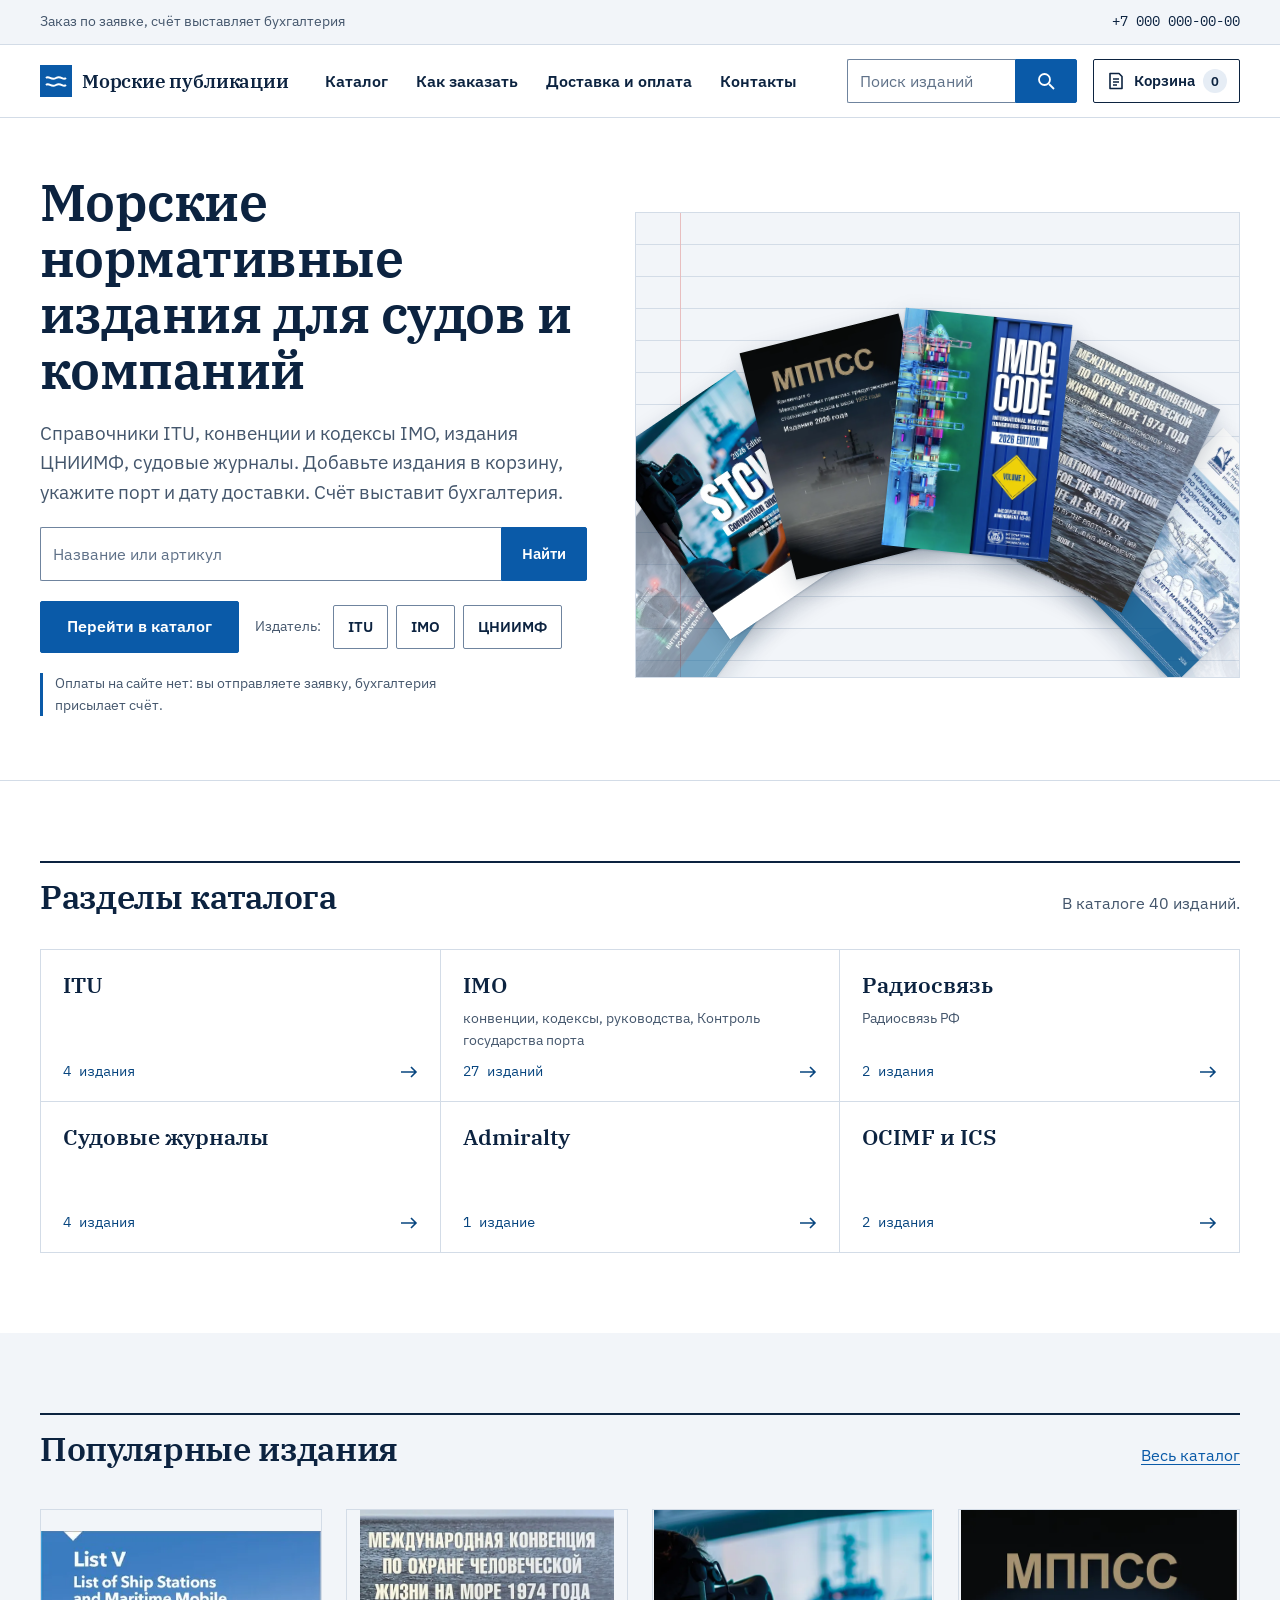
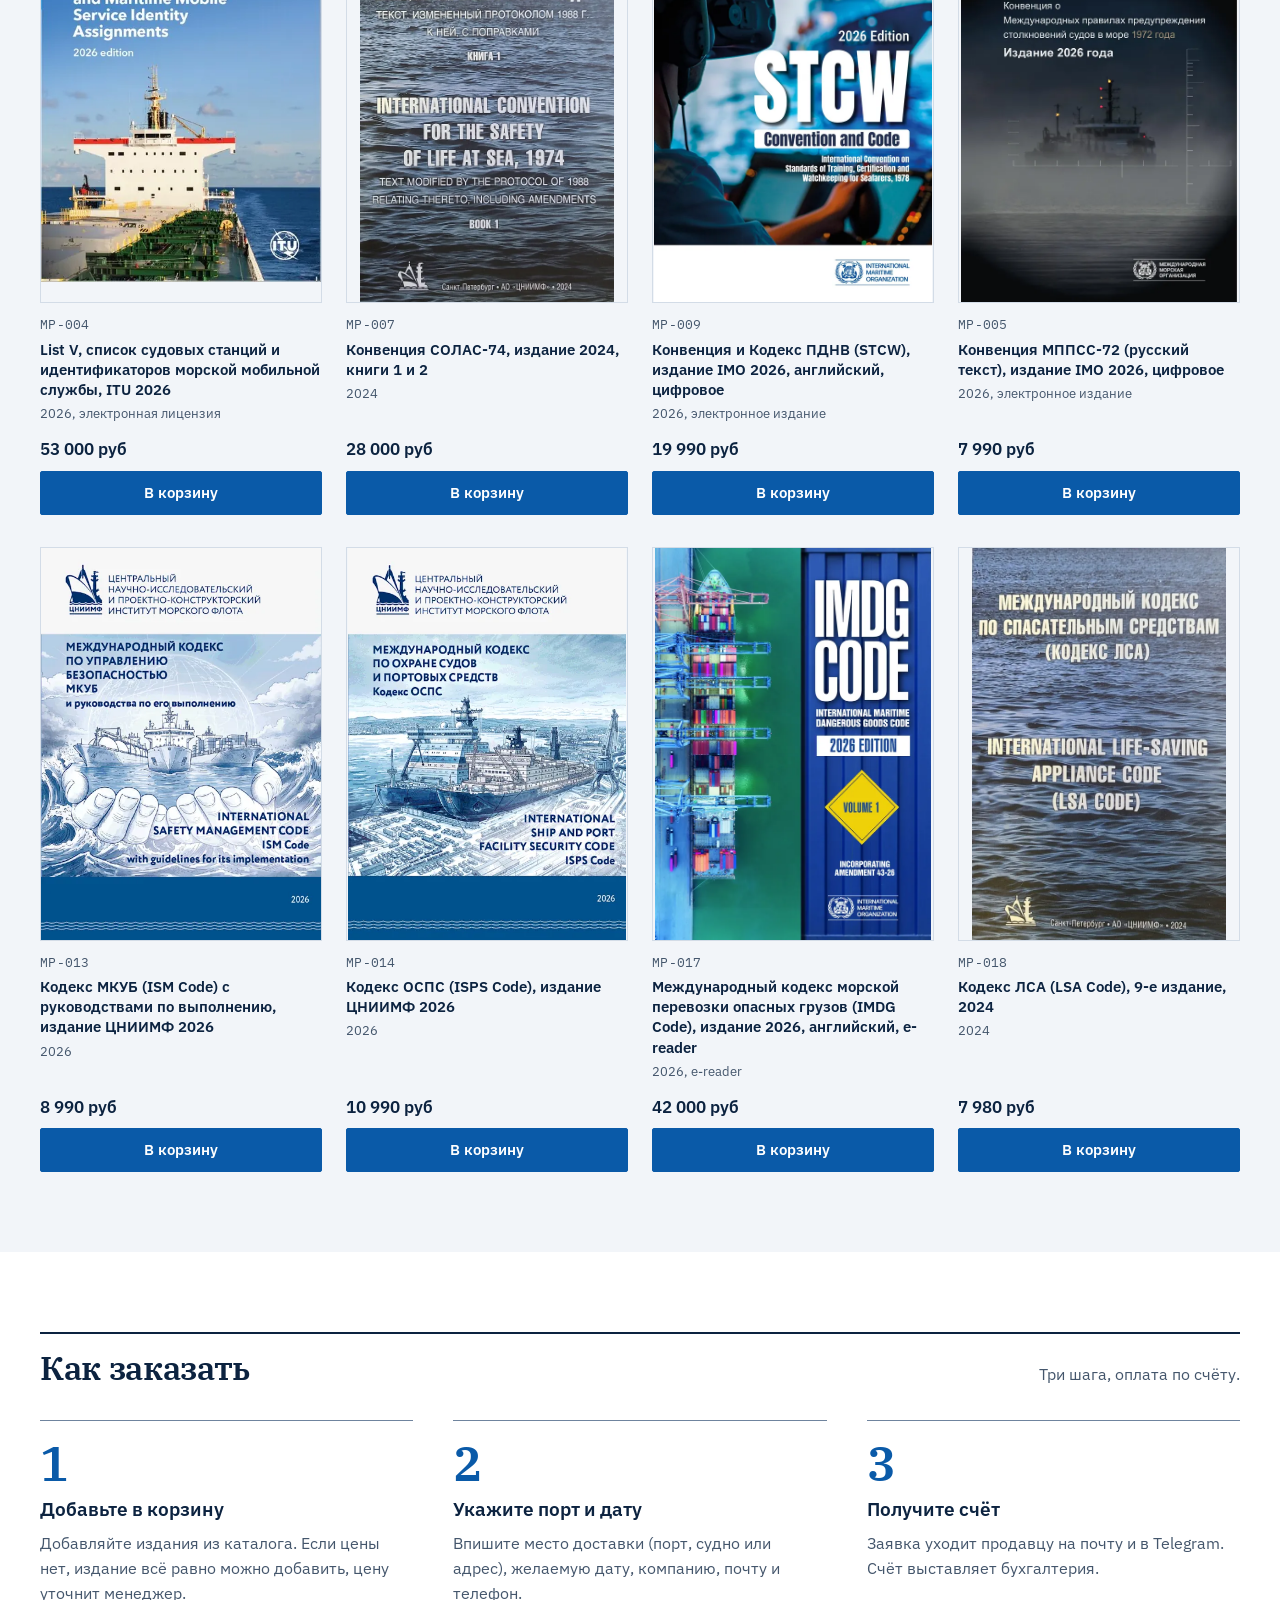
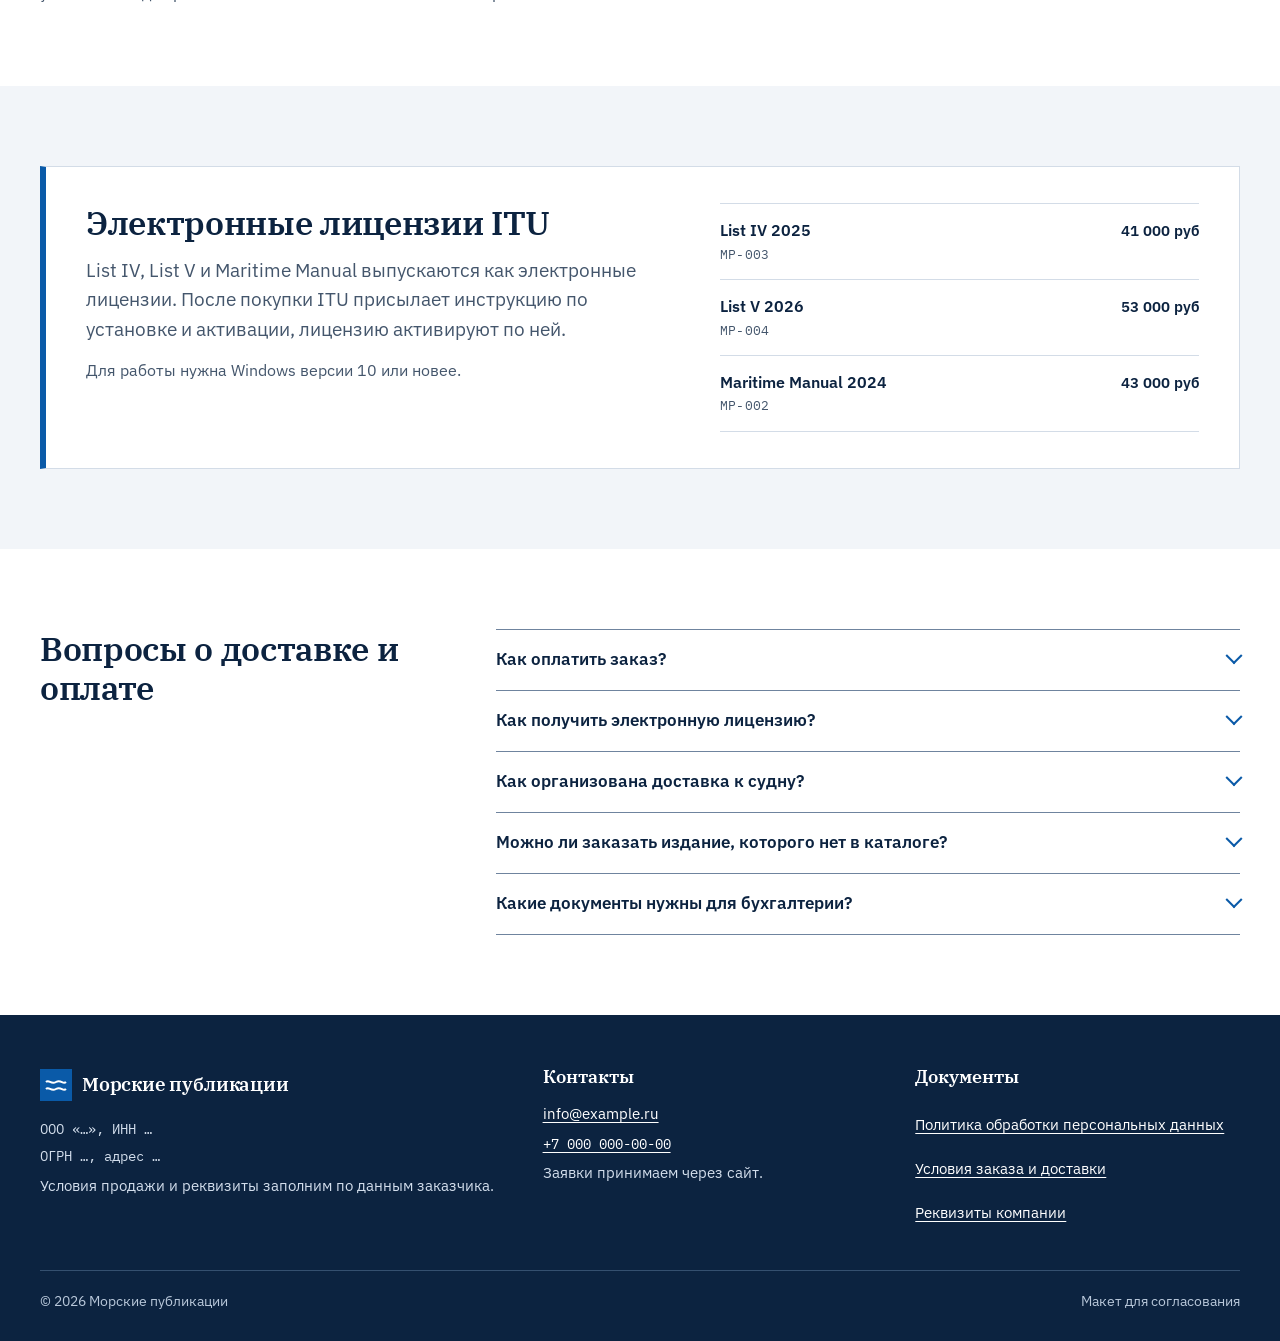
==== commit eea0c8a2: "Корзина вместо заявки в кнопках; v1: вращающийся веер из 8 изданий; v2: постоянное движение розы, се" ====
--- a/v1/index.html
+++ b/v1/index.html
@@ -1,163 +1,167 @@
-<!doctype html>
-<html lang="ru">
-<head>
-<meta charset="utf-8">
-<meta name="viewport" content="width=device-width, initial-scale=1">
-<meta name="robots" content="noindex, nofollow">
-<title>Морские публикации: конвенции IMO, справочники ITU, издания ЦНИИМФ</title>
-<meta name="description" content="Магазин морских нормативных изданий: справочники ITU, конвенции и кодексы IMO, издания ЦНИИМФ, судовые журналы. Соберите заявку, счёт выставит бухгалтерия.">
-<link rel="icon" href="data:image/svg+xml,%3Csvg xmlns='http://www.w3.org/2000/svg' viewBox='0 0 32 32'%3E%3Crect width='32' height='32' fill='%230a5aa8'/%3E%3Cpath d='M6 13c3-3 5 3 10 0s7 3 10 0M6 20c3-3 5 3 10 0s7 3 10 0' fill='none' stroke='%23fff' stroke-width='2'/%3E%3C/svg%3E">
-<link rel="stylesheet" href="assets/css/style.css">
-<link rel="preload" as="image" href="../covers/solas.webp">
-</head>
-<body data-page="home">
-<a class="skip-link" href="#main">К содержимому</a>
-<header class="site-header">
-  <div class="topbar"><div class="container">
-    <p class="topbar-note">Заказ по заявке, счёт выставляет бухгалтерия</p>
-    <a href="tel:+70000000000">+7 000 000-00-00</a>
-  </div></div>
-  <div class="container header-main">
-    <a class="logo" href="index.html"><svg width="32" height="32" viewBox="0 0 32 32" aria-hidden="true"><rect width="32" height="32" fill="#0a5aa8"/><path d="M6 13c3-3 5 3 10 0s7 3 10 0M6 20c3-3 5 3 10 0s7 3 10 0" fill="none" stroke="#fff" stroke-width="2"/></svg><span>Морские публикации</span></a>
-    <nav class="nav" id="nav" aria-label="Основное меню">
-      <ul>
-        <li><a href="katalog.html">Каталог</a></li>
-        <li><a href="index.html#kak-zakazat">Как заказать</a></li>
-        <li><a href="index.html#dostavka-i-oplata">Доставка и оплата</a></li>
-        <li><a href="index.html#kontakty">Контакты</a></li>
-      </ul>
-      <form class="header-search" role="search" action="katalog.html" method="get">
-            <div class="search-box">
-              <label class="visually-hidden" for="hs-m">Поиск по названию или артикулу</label>
-              <input class="input" id="hs-m" type="search" name="q" placeholder="Поиск изданий" autocomplete="off">
-              <button class="btn btn--primary" type="submit" aria-label="Найти"><svg width="20" height="20" viewBox="0 0 20 20" aria-hidden="true"><circle cx="8.5" cy="8.5" r="5.5" fill="none" stroke="currentColor" stroke-width="1.8"/><path d="M13 13l5 5" stroke="currentColor" stroke-width="1.8"/></svg></button>
-            </div>
-          </form>
-    </nav>
-    <span class="spacer"></span>
-    <form class="header-search" role="search" action="katalog.html" method="get">
-            <div class="search-box">
-              <label class="visually-hidden" for="hs-d">Поиск по названию или артикулу</label>
-              <input class="input" id="hs-d" type="search" name="q" placeholder="Поиск изданий" autocomplete="off">
-              <button class="btn btn--primary" type="submit" aria-label="Найти"><svg width="20" height="20" viewBox="0 0 20 20" aria-hidden="true"><circle cx="8.5" cy="8.5" r="5.5" fill="none" stroke="currentColor" stroke-width="1.8"/><path d="M13 13l5 5" stroke="currentColor" stroke-width="1.8"/></svg></button>
-            </div>
-          </form>
-    <a class="cart-link" href="korzina.html" aria-label="Заявка, позиций: 0"><svg width="20" height="20" viewBox="0 0 20 20" aria-hidden="true"><path d="M4 2.5h9l3 3v12H4z M7 8h6M7 11h6M7 14h4" fill="none" stroke="currentColor" stroke-width="1.6" stroke-linejoin="round"/></svg><span class="cart-label">Заявка</span><span class="cart-count" data-cart-count data-zero="true">0</span></a>
-    <button class="burger" type="button" aria-expanded="false" aria-controls="nav" aria-label="Открыть меню"><svg width="22" height="16" viewBox="0 0 22 16" aria-hidden="true"><path d="M1 2h20M1 8h20M1 14h20" stroke="currentColor" stroke-width="2"/></svg></button>
-  </div>
-</header>
-<main id="main">
-  <section class="hero" aria-labelledby="hero-h">
-    <div class="container hero-grid">
-      <div class="hero-text">
-        <h1 class="h-display" id="hero-h">Морские нормативные издания для судов и компаний</h1>
-        <p class="lead">Справочники ITU, конвенции и кодексы IMO, издания ЦНИИМФ, судовые журналы. Соберите заявку, укажите порт и дату доставки. Счёт выставит бухгалтерия.</p>
-        <form class="hero-search" role="search" action="katalog.html" method="get">
-          <div class="search-box">
-            <label class="visually-hidden" for="hero-q">Поиск по названию или артикулу</label>
-            <input class="input" id="hero-q" type="search" name="q" placeholder="Название или артикул" autocomplete="off">
-            <button class="btn btn--primary" type="submit">Найти</button>
-          </div>
-        </form>
-        <div class="hero-actions">
-          <a class="btn btn--primary btn--lg" href="katalog.html">Перейти в каталог</a>
-          <div class="hero-pub"><span>Издатель:</span><a class="chip" href="katalog.html?publisher=ITU">ITU</a><a class="chip" href="katalog.html?publisher=IMO">IMO</a><a class="chip" href="katalog.html?publisher=%D0%A6%D0%9D%D0%98%D0%98%D0%9C%D0%A4">ЦНИИМФ</a></div>
-        </div>
-        <p class="hero-note">Оплаты на сайте нет: вы отправляете заявку, бухгалтерия присылает счёт.</p>
-      </div>
-      <div class="hero-visual">
-        <div class="fan">
-          <a href="kartochka.html?slug=itu-list-v"><img src="../covers/itu-list-v.webp" alt="List V, список судовых станций, ITU 2026" width="600" height="857"></a>
-          <a href="kartochka.html?slug=colreg-cniimf"><img src="../covers/colreg-cniimf.webp" alt="МППСС-72 (COLREG-72), издание ЦНИИМФ 2026" width="600" height="857"></a>
-          <a href="kartochka.html?slug=stcw"><img src="../covers/stcw.webp" alt="Конвенция и Кодекс ПДНВ (STCW), издание IMO 2026" width="600" height="857"></a>
-          <a href="kartochka.html?slug=colreg"><img src="../covers/colreg.webp" alt="Конвенция МППСС-72 (русский текст), издание IMO 2026" width="600" height="857"></a>
-          <a href="kartochka.html?slug=imdg"><img src="../covers/imdg.webp" alt="Международный кодекс морской перевозки опасных грузов (IMDG Code), 2026" width="600" height="857"></a>
-        </div>
-      </div>
-    </div>
-  </section>
-
-  <section class="section" aria-labelledby="razdely-h">
-    <div class="container">
-      <div class="section-head"><h2 class="h-section" id="razdely-h">Разделы каталога</h2><p>В каталоге <span data-total>40 изданий</span>.</p></div>
-      <div class="tiles" id="tiles"></div>
-    </div>
-  </section>
-
-  <section class="section section--mist" aria-labelledby="popular-h">
-    <div class="container">
-      <div class="section-head"><h2 class="h-section" id="popular-h">Популярные издания</h2><a href="katalog.html">Весь каталог</a></div>
-      <div class="pubs" id="popular"></div>
-    </div>
-  </section>
-
-  <section class="section" id="kak-zakazat" aria-labelledby="kak-h">
-    <div class="container">
-      <div class="section-head"><h2 class="h-section" id="kak-h">Как заказать</h2><p>Три шага, оплата по счёту.</p></div>
-      <ol class="steps">
-        <li class="step"><span class="step-n" aria-hidden="true">1</span><h3>Соберите заявку</h3><p>Добавляйте издания из каталога. Если цены нет, издание всё равно можно добавить, цену уточнит менеджер.</p></li>
-        <li class="step"><span class="step-n" aria-hidden="true">2</span><h3>Укажите порт и дату</h3><p>Впишите место доставки (порт, судно или адрес), желаемую дату, компанию, почту и телефон.</p></li>
-        <li class="step"><span class="step-n" aria-hidden="true">3</span><h3>Получите счёт</h3><p>Заявка уходит продавцу на почту и в Telegram. Счёт выставляет бухгалтерия.</p></li>
-      </ol>
-    </div>
-  </section>
-
-  <section class="section section--mist" aria-labelledby="itu-h">
-    <div class="container">
-      <div class="itu">
-        <div class="itu-text">
-          <h2 class="h-section" id="itu-h">Электронные лицензии ITU</h2>
-          <p class="lead">List IV, List V и Maritime Manual выпускаются как электронные лицензии. После покупки ITU присылает инструкцию по установке и активации, лицензию активируют по ней.</p>
-          <p class="muted">Для работы нужна Windows версии 10 или новее.</p>
-        </div>
-        <ul class="itu-list" id="itu-list"></ul>
-      </div>
-    </div>
-  </section>
-
-  <section class="section" id="dostavka-i-oplata" aria-labelledby="faq-h">
-    <div class="container faq-wrap">
-      <div>
-        <h2 class="h-section" id="faq-h">Вопросы о доставке и оплате</h2>
-      </div>
-      <div class="faq">
-        <details><summary>Как оплатить заказ?</summary><div><p>Оплаты на сайте нет. После заявки бухгалтерия выставит счёт, оплата проходит по счёту.</p></div></details>
-        <details><summary>Как получить электронную лицензию?</summary><div><p>Электронные лицензии ITU активируют по инструкции, которую после покупки присылает ITU. Подробности по конкретной лицензии уточнит менеджер.</p></div></details>
-        <details><summary>Как организована доставка к судну?</summary><div><p>В заявке вы указываете порт, судно или адрес и желаемую дату. Возможности доставки менеджер уточнит с вами до выставления счёта.</p></div></details>
-        <details><summary>Можно ли заказать издание, которого нет в каталоге?</summary><div><p>Напишите название в комментарии к заявке или на почту info@example.ru. Менеджер проверит, можно ли его заказать.</p></div></details>
-        <details><summary>Какие документы нужны для бухгалтерии?</summary><div><p>Для счёта нужны название компании, почта и телефон. ИНН и другие реквизиты, а также состав документов менеджер уточнит при согласовании заявки.</p></div></details>
-      </div>
-    </div>
-  </section>
-</main>
-<footer class="site-footer" id="kontakty">
-  <div class="container">
-    <div class="footer-grid">
-      <div>
-        <a class="logo" href="index.html"><svg width="32" height="32" viewBox="0 0 32 32" aria-hidden="true"><rect width="32" height="32" fill="#0a5aa8"/><path d="M6 13c3-3 5 3 10 0s7 3 10 0M6 20c3-3 5 3 10 0s7 3 10 0" fill="none" stroke="#fff" stroke-width="2"/></svg><span>Морские публикации</span></a>
-        <p class="stub">ООО «…», ИНН …</p>
-        <p class="stub">ОГРН …, адрес …</p>
-        <p>Условия продажи и реквизиты заполним по данным заказчика.</p>
-      </div>
-      <div>
-        <h2>Контакты</h2>
-        <p><a href="mailto:info@example.ru">info@example.ru</a></p>
-        <p><a class="stub" href="tel:+70000000000">+7 000 000-00-00</a></p>
-        <p>Заявки принимаем через сайт.</p>
-      </div>
-      <div>
-        <h2>Документы</h2>
-        <ul>
-          <li><a href="#">Политика обработки персональных данных</a></li>
-          <li><a href="#">Условия заказа и доставки</a></li>
-          <li><a href="#">Реквизиты компании</a></li>
-        </ul>
-      </div>
-    </div>
-    <div class="footer-bottom"><span>© 2026 Морские публикации</span><span>Макет для согласования</span></div>
-  </div>
-</footer>
-<div class="visually-hidden" id="live" role="status" aria-live="polite"></div>
-<script src="assets/js/app.js" defer></script>
-</body>
-</html>
+<!doctype html>
+<html lang="ru">
+<head>
+<meta charset="utf-8">
+<meta name="viewport" content="width=device-width, initial-scale=1">
+<meta name="robots" content="noindex, nofollow">
+<title>Морские публикации: конвенции IMO, справочники ITU, издания ЦНИИМФ</title>
+<meta name="description" content="Магазин морских нормативных изданий: справочники ITU, конвенции и кодексы IMO, издания ЦНИИМФ, судовые журналы. Добавьте издания в корзину, счёт выставит бухгалтерия.">
+<link rel="icon" href="data:image/svg+xml,%3Csvg xmlns='http://www.w3.org/2000/svg' viewBox='0 0 32 32'%3E%3Crect width='32' height='32' fill='%230a5aa8'/%3E%3Cpath d='M6 13c3-3 5 3 10 0s7 3 10 0M6 20c3-3 5 3 10 0s7 3 10 0' fill='none' stroke='%23fff' stroke-width='2'/%3E%3C/svg%3E">
+<link rel="stylesheet" href="assets/css/style.css">
+<link rel="preload" as="image" href="../covers/solas.webp">
+</head>
+<body data-page="home">
+<a class="skip-link" href="#main">К содержимому</a>
+<header class="site-header">
+  <div class="topbar"><div class="container">
+    <p class="topbar-note">Заказ по заявке, счёт выставляет бухгалтерия</p>
+    <a href="tel:+70000000000">+7 000 000-00-00</a>
+  </div></div>
+  <div class="container header-main">
+    <a class="logo" href="index.html"><svg width="32" height="32" viewBox="0 0 32 32" aria-hidden="true"><rect width="32" height="32" fill="#0a5aa8"/><path d="M6 13c3-3 5 3 10 0s7 3 10 0M6 20c3-3 5 3 10 0s7 3 10 0" fill="none" stroke="#fff" stroke-width="2"/></svg><span>Морские публикации</span></a>
+    <nav class="nav" id="nav" aria-label="Основное меню">
+      <ul>
+        <li><a href="katalog.html">Каталог</a></li>
+        <li><a href="index.html#kak-zakazat">Как заказать</a></li>
+        <li><a href="index.html#dostavka-i-oplata">Доставка и оплата</a></li>
+        <li><a href="index.html#kontakty">Контакты</a></li>
+      </ul>
+      <form class="header-search" role="search" action="katalog.html" method="get">
+            <div class="search-box">
+              <label class="visually-hidden" for="hs-m">Поиск по названию или артикулу</label>
+              <input class="input" id="hs-m" type="search" name="q" placeholder="Поиск изданий" autocomplete="off">
+              <button class="btn btn--primary" type="submit" aria-label="Найти"><svg width="20" height="20" viewBox="0 0 20 20" aria-hidden="true"><circle cx="8.5" cy="8.5" r="5.5" fill="none" stroke="currentColor" stroke-width="1.8"/><path d="M13 13l5 5" stroke="currentColor" stroke-width="1.8"/></svg></button>
+            </div>
+          </form>
+    </nav>
+    <span class="spacer"></span>
+    <form class="header-search" role="search" action="katalog.html" method="get">
+            <div class="search-box">
+              <label class="visually-hidden" for="hs-d">Поиск по названию или артикулу</label>
+              <input class="input" id="hs-d" type="search" name="q" placeholder="Поиск изданий" autocomplete="off">
+              <button class="btn btn--primary" type="submit" aria-label="Найти"><svg width="20" height="20" viewBox="0 0 20 20" aria-hidden="true"><circle cx="8.5" cy="8.5" r="5.5" fill="none" stroke="currentColor" stroke-width="1.8"/><path d="M13 13l5 5" stroke="currentColor" stroke-width="1.8"/></svg></button>
+            </div>
+          </form>
+    <a class="cart-link" href="korzina.html" aria-label="Корзина, позиций: 0"><svg width="20" height="20" viewBox="0 0 20 20" aria-hidden="true"><path d="M4 2.5h9l3 3v12H4z M7 8h6M7 11h6M7 14h4" fill="none" stroke="currentColor" stroke-width="1.6" stroke-linejoin="round"/></svg><span class="cart-label">Корзина</span><span class="cart-count" data-cart-count data-zero="true">0</span></a>
+    <button class="burger" type="button" aria-expanded="false" aria-controls="nav" aria-label="Открыть меню"><svg width="22" height="16" viewBox="0 0 22 16" aria-hidden="true"><path d="M1 2h20M1 8h20M1 14h20" stroke="currentColor" stroke-width="2"/></svg></button>
+  </div>
+</header>
+<main id="main">
+  <section class="hero" aria-labelledby="hero-h">
+    <div class="container hero-grid">
+      <div class="hero-text">
+        <h1 class="h-display" id="hero-h">Морские нормативные издания для судов и компаний</h1>
+        <p class="lead">Справочники ITU, конвенции и кодексы IMO, издания ЦНИИМФ, судовые журналы. Добавьте издания в корзину, укажите порт и дату доставки. Счёт выставит бухгалтерия.</p>
+        <form class="hero-search" role="search" action="katalog.html" method="get">
+          <div class="search-box">
+            <label class="visually-hidden" for="hero-q">Поиск по названию или артикулу</label>
+            <input class="input" id="hero-q" type="search" name="q" placeholder="Название или артикул" autocomplete="off">
+            <button class="btn btn--primary" type="submit">Найти</button>
+          </div>
+        </form>
+        <div class="hero-actions">
+          <a class="btn btn--primary btn--lg" href="katalog.html">Перейти в каталог</a>
+          <div class="hero-pub"><span>Издатель:</span><a class="chip" href="katalog.html?publisher=ITU">ITU</a><a class="chip" href="katalog.html?publisher=IMO">IMO</a><a class="chip" href="katalog.html?publisher=%D0%A6%D0%9D%D0%98%D0%98%D0%9C%D0%A4">ЦНИИМФ</a></div>
+        </div>
+        <p class="hero-note">Оплаты на сайте нет: вы отправляете заявку, бухгалтерия присылает счёт.</p>
+      </div>
+      <div class="hero-visual">
+        <div class="fan">
+          <a href="kartochka.html?slug=itu-list-v"><img src="../covers/itu-list-v.webp" alt="List V, список судовых станций, ITU 2026" width="600" height="857"></a>
+          <a href="kartochka.html?slug=colreg-cniimf"><img src="../covers/colreg-cniimf.webp" alt="МППСС-72 (COLREG-72), издание ЦНИИМФ 2026" width="600" height="857"></a>
+          <a href="kartochka.html?slug=stcw"><img src="../covers/stcw.webp" alt="Конвенция и Кодекс ПДНВ (STCW), издание IMO 2026" width="600" height="857"></a>
+          <a href="kartochka.html?slug=colreg"><img src="../covers/colreg.webp" alt="Конвенция МППСС-72 (русский текст), издание IMO 2026" width="600" height="857"></a>
+          <a href="kartochka.html?slug=imdg"><img src="../covers/imdg.webp" alt="Международный кодекс морской перевозки опасных грузов (IMDG Code), 2026" width="600" height="857"></a>
+          <a href="kartochka.html?slug=solas"><img src="../covers/solas.webp" alt="Конвенция СОЛАС-74, издание 2024, книги 1 и 2" width="600" height="857" loading="lazy"></a>
+          <a href="kartochka.html?slug=ism"><img src="../covers/ism.webp" alt="Кодекс МКУБ (ISM Code), издание ЦНИИМФ 2026" width="600" height="857" loading="lazy"></a>
+          <a href="kartochka.html?slug=isps"><img src="../covers/isps.webp" alt="Кодекс ОСПС (ISPS Code), издание ЦНИИМФ 2026" width="600" height="857" loading="lazy"></a>
+        </div>
+      </div>
+    </div>
+  </section>
+
+  <section class="section" aria-labelledby="razdely-h">
+    <div class="container">
+      <div class="section-head"><h2 class="h-section" id="razdely-h">Разделы каталога</h2><p>В каталоге <span data-total>40 изданий</span>.</p></div>
+      <div class="tiles" id="tiles"></div>
+    </div>
+  </section>
+
+  <section class="section section--mist" aria-labelledby="popular-h">
+    <div class="container">
+      <div class="section-head"><h2 class="h-section" id="popular-h">Популярные издания</h2><a href="katalog.html">Весь каталог</a></div>
+      <div class="pubs" id="popular"></div>
+    </div>
+  </section>
+
+  <section class="section" id="kak-zakazat" aria-labelledby="kak-h">
+    <div class="container">
+      <div class="section-head"><h2 class="h-section" id="kak-h">Как заказать</h2><p>Три шага, оплата по счёту.</p></div>
+      <ol class="steps">
+        <li class="step"><span class="step-n" aria-hidden="true">1</span><h3>Добавьте в корзину</h3><p>Добавляйте издания из каталога. Если цены нет, издание всё равно можно добавить, цену уточнит менеджер.</p></li>
+        <li class="step"><span class="step-n" aria-hidden="true">2</span><h3>Укажите порт и дату</h3><p>Впишите место доставки (порт, судно или адрес), желаемую дату, компанию, почту и телефон.</p></li>
+        <li class="step"><span class="step-n" aria-hidden="true">3</span><h3>Получите счёт</h3><p>Заявка уходит продавцу на почту и в Telegram. Счёт выставляет бухгалтерия.</p></li>
+      </ol>
+    </div>
+  </section>
+
+  <section class="section section--mist" aria-labelledby="itu-h">
+    <div class="container">
+      <div class="itu">
+        <div class="itu-text">
+          <h2 class="h-section" id="itu-h">Электронные лицензии ITU</h2>
+          <p class="lead">List IV, List V и Maritime Manual выпускаются как электронные лицензии. После покупки ITU присылает инструкцию по установке и активации, лицензию активируют по ней.</p>
+          <p class="muted">Для работы нужна Windows версии 10 или новее.</p>
+        </div>
+        <ul class="itu-list" id="itu-list"></ul>
+      </div>
+    </div>
+  </section>
+
+  <section class="section" id="dostavka-i-oplata" aria-labelledby="faq-h">
+    <div class="container faq-wrap">
+      <div>
+        <h2 class="h-section" id="faq-h">Вопросы о доставке и оплате</h2>
+      </div>
+      <div class="faq">
+        <details><summary>Как оплатить заказ?</summary><div><p>Оплаты на сайте нет. После заявки бухгалтерия выставит счёт, оплата проходит по счёту.</p></div></details>
+        <details><summary>Как получить электронную лицензию?</summary><div><p>Электронные лицензии ITU активируют по инструкции, которую после покупки присылает ITU. Подробности по конкретной лицензии уточнит менеджер.</p></div></details>
+        <details><summary>Как организована доставка к судну?</summary><div><p>В корзине вы указываете порт, судно или адрес и желаемую дату. Возможности доставки менеджер уточнит с вами до выставления счёта.</p></div></details>
+        <details><summary>Можно ли заказать издание, которого нет в каталоге?</summary><div><p>Напишите название в комментарии к заявке или на почту info@example.ru. Менеджер проверит, можно ли его заказать.</p></div></details>
+        <details><summary>Какие документы нужны для бухгалтерии?</summary><div><p>Для счёта нужны название компании, почта и телефон. ИНН и другие реквизиты, а также состав документов менеджер уточнит при согласовании заявки.</p></div></details>
+      </div>
+    </div>
+  </section>
+</main>
+<footer class="site-footer" id="kontakty">
+  <div class="container">
+    <div class="footer-grid">
+      <div>
+        <a class="logo" href="index.html"><svg width="32" height="32" viewBox="0 0 32 32" aria-hidden="true"><rect width="32" height="32" fill="#0a5aa8"/><path d="M6 13c3-3 5 3 10 0s7 3 10 0M6 20c3-3 5 3 10 0s7 3 10 0" fill="none" stroke="#fff" stroke-width="2"/></svg><span>Морские публикации</span></a>
+        <p class="stub">ООО «…», ИНН …</p>
+        <p class="stub">ОГРН …, адрес …</p>
+        <p>Условия продажи и реквизиты заполним по данным заказчика.</p>
+      </div>
+      <div>
+        <h2>Контакты</h2>
+        <p><a href="mailto:info@example.ru">info@example.ru</a></p>
+        <p><a class="stub" href="tel:+70000000000">+7 000 000-00-00</a></p>
+        <p>Заявки принимаем через сайт.</p>
+      </div>
+      <div>
+        <h2>Документы</h2>
+        <ul>
+          <li><a href="#">Политика обработки персональных данных</a></li>
+          <li><a href="#">Условия заказа и доставки</a></li>
+          <li><a href="#">Реквизиты компании</a></li>
+        </ul>
+      </div>
+    </div>
+    <div class="footer-bottom"><span>© 2026 Морские публикации</span><span>Макет для согласования</span></div>
+  </div>
+</footer>
+<div class="visually-hidden" id="live" role="status" aria-live="polite"></div>
+<script src="assets/js/app.js" defer></script>
+<script src="assets/js/fan.js" defer></script>
+</body>
+</html>
--- a/v1/assets/css/style.css
+++ b/v1/assets/css/style.css
@@ -384,3 +384,8 @@
   html{scroll-behavior:auto}
   *,*::before,*::after{animation:none!important;transition:none!important}
 }
+
+/* ---------- веер по кругу (fan.js, решение заказчика 15.10: движение видят все) ---------- */
+.fan.fan--wheel{width:100%;max-width:660px;aspect-ratio:1/.74;margin-inline:auto}
+.fan.fan--wheel a{left:50%;top:0;width:32%;transform-origin:50% 100%;animation:none!important;transition:box-shadow .2s;will-change:transform,opacity}
+.fan.fan--wheel a:hover,.fan.fan--wheel a:focus-visible{box-shadow:0 0 0 3px var(--accent),0 14px 30px rgba(12,35,64,.3)}
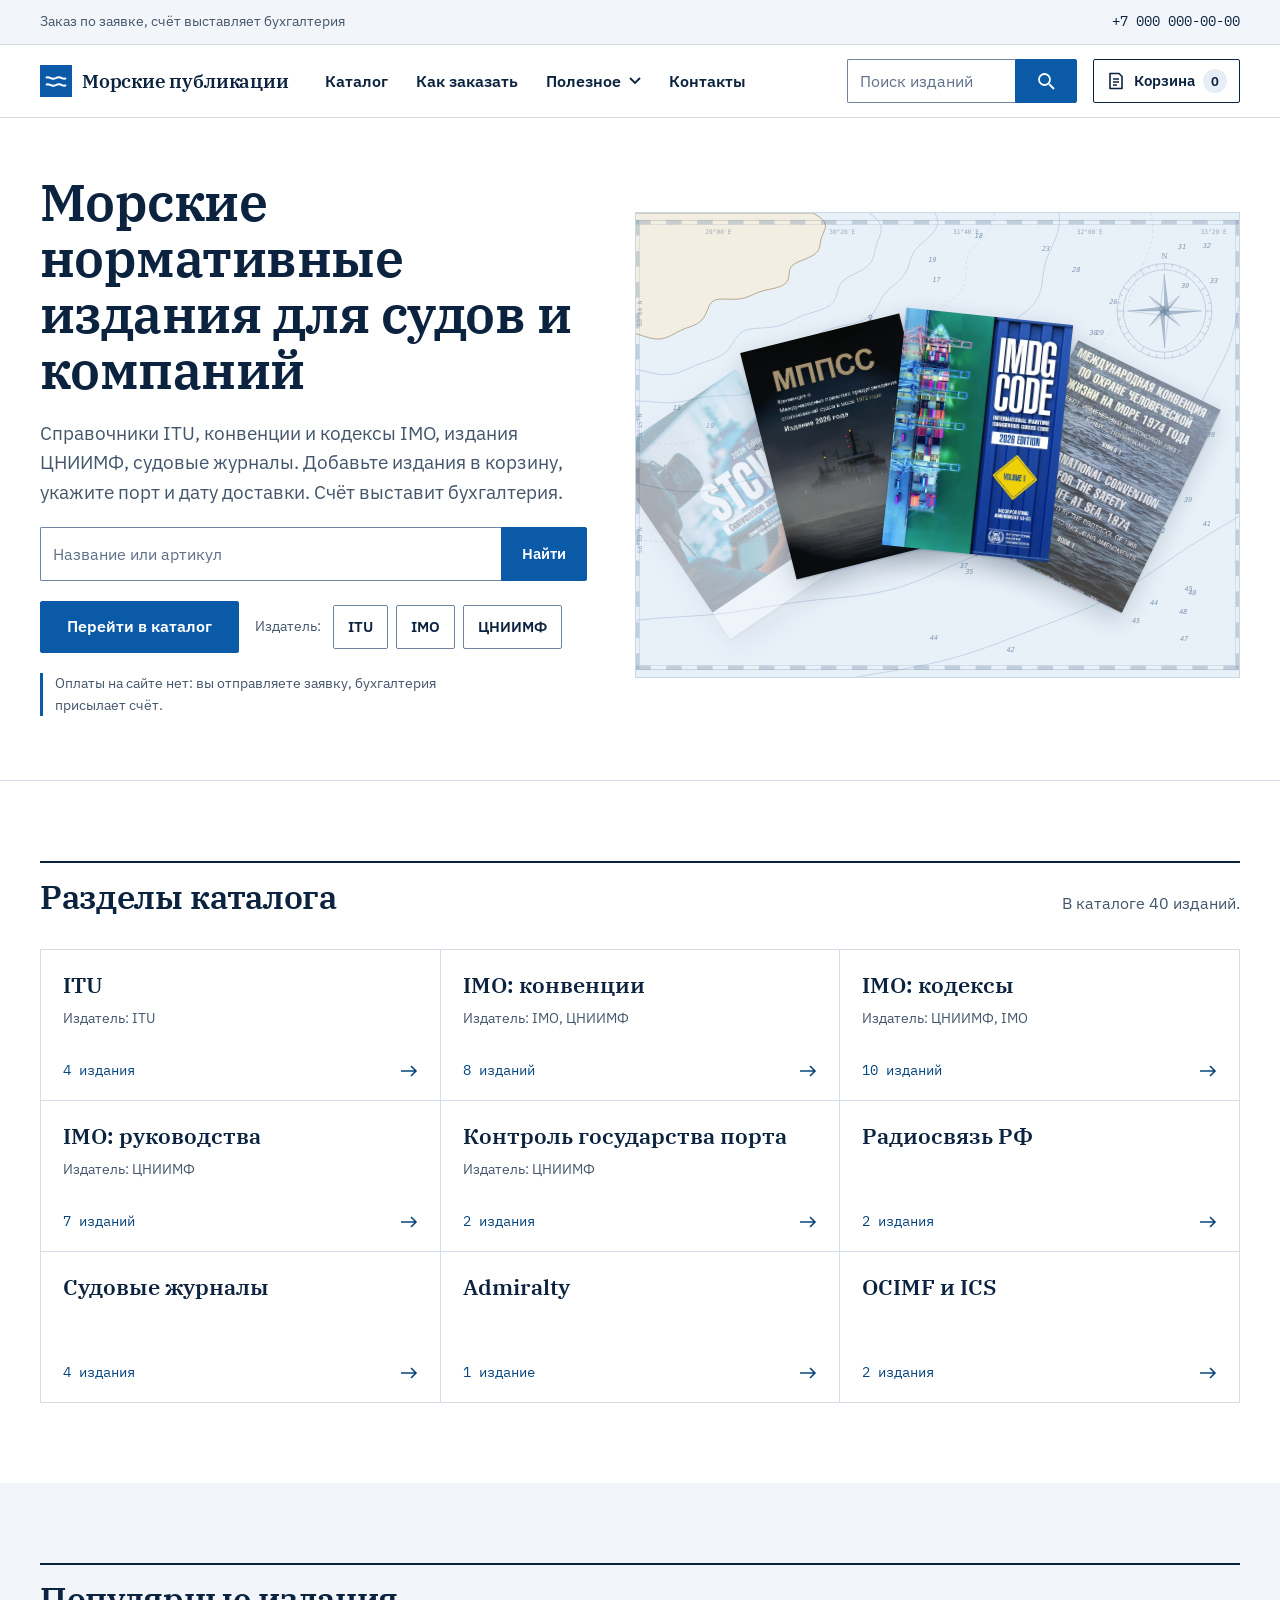
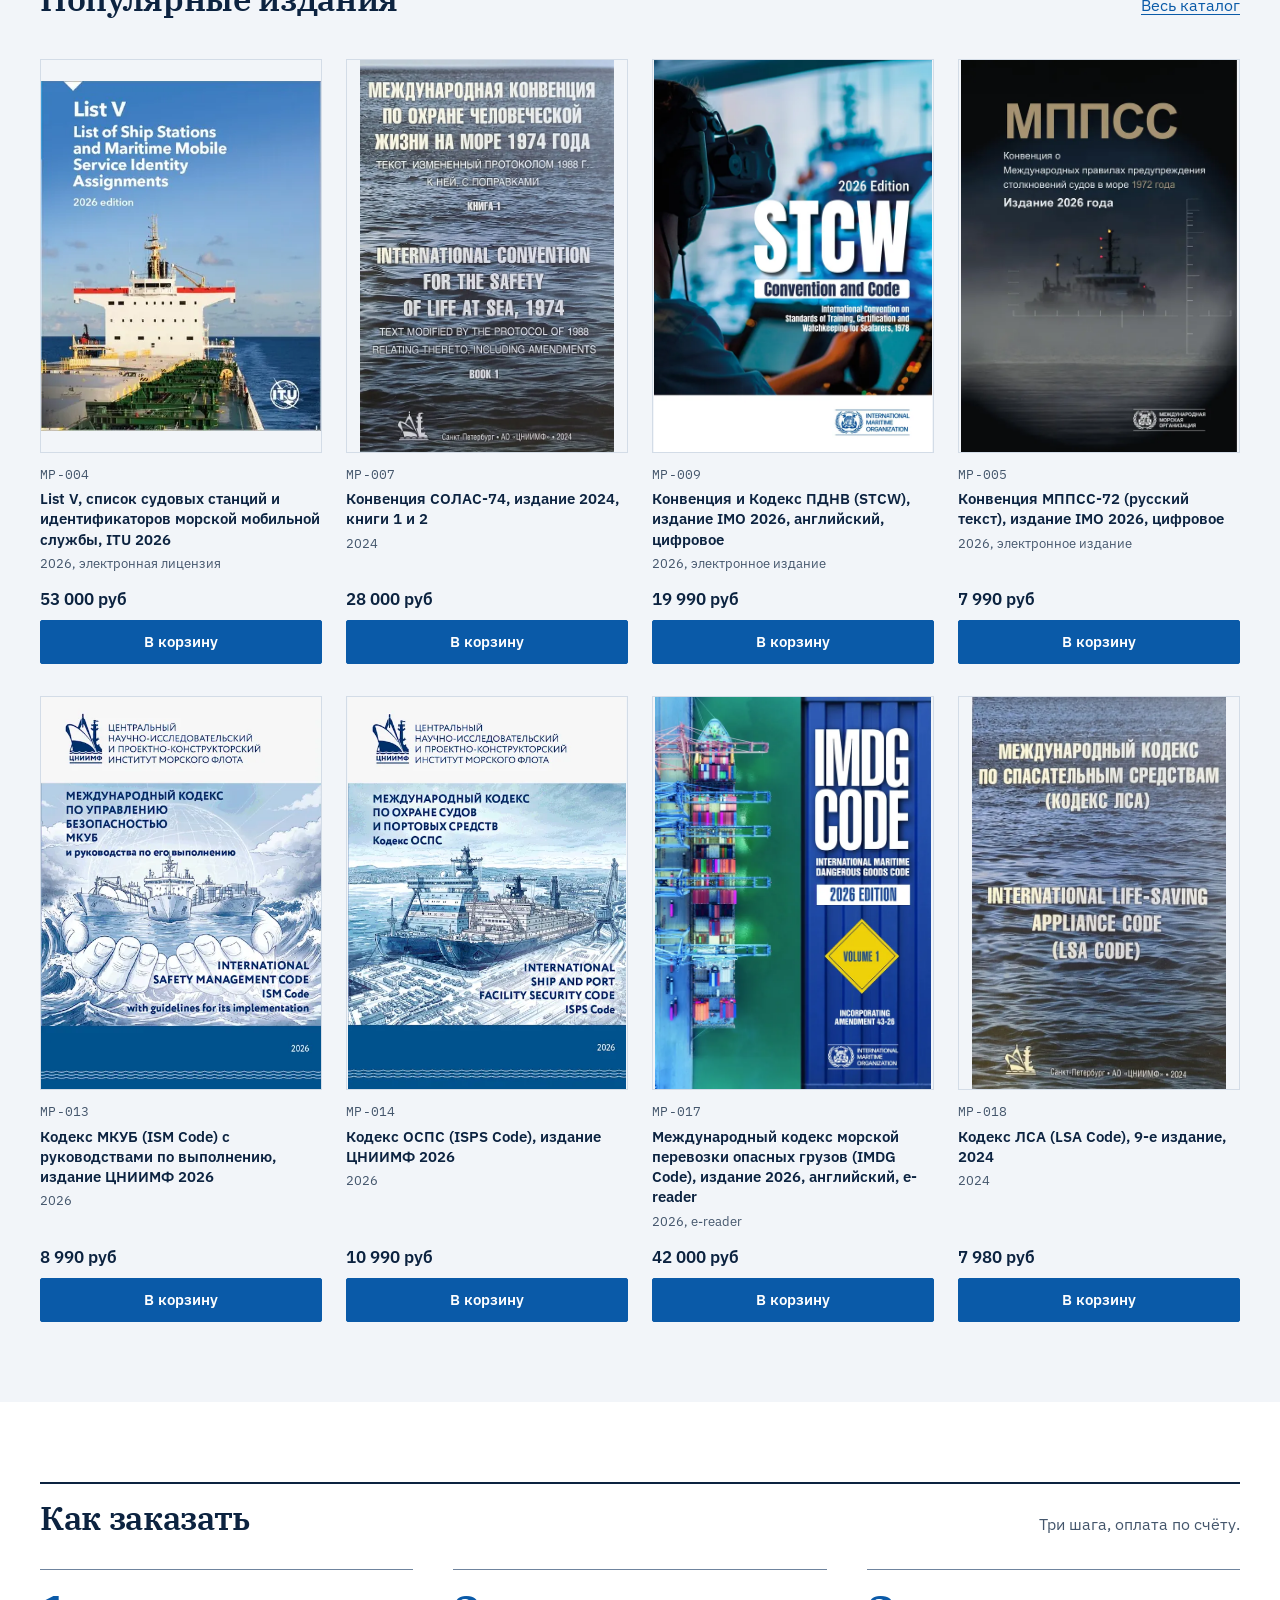
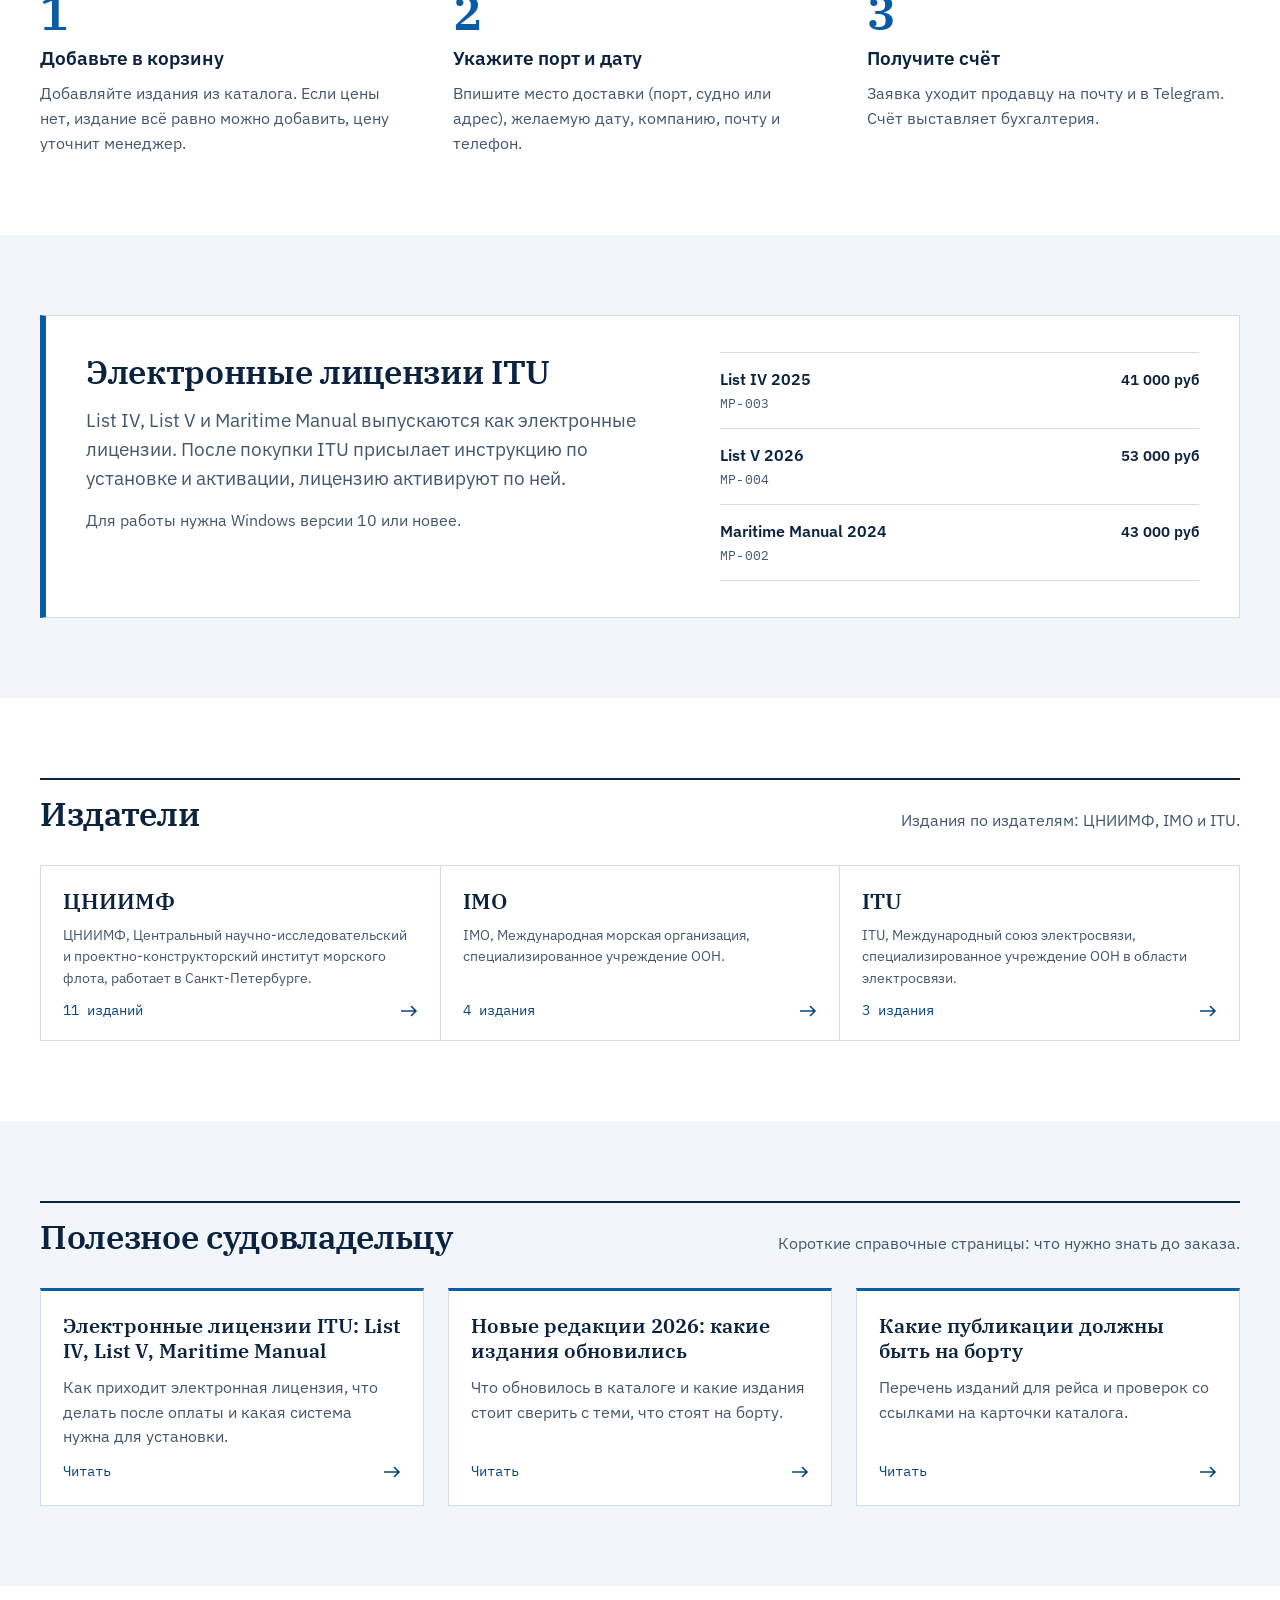
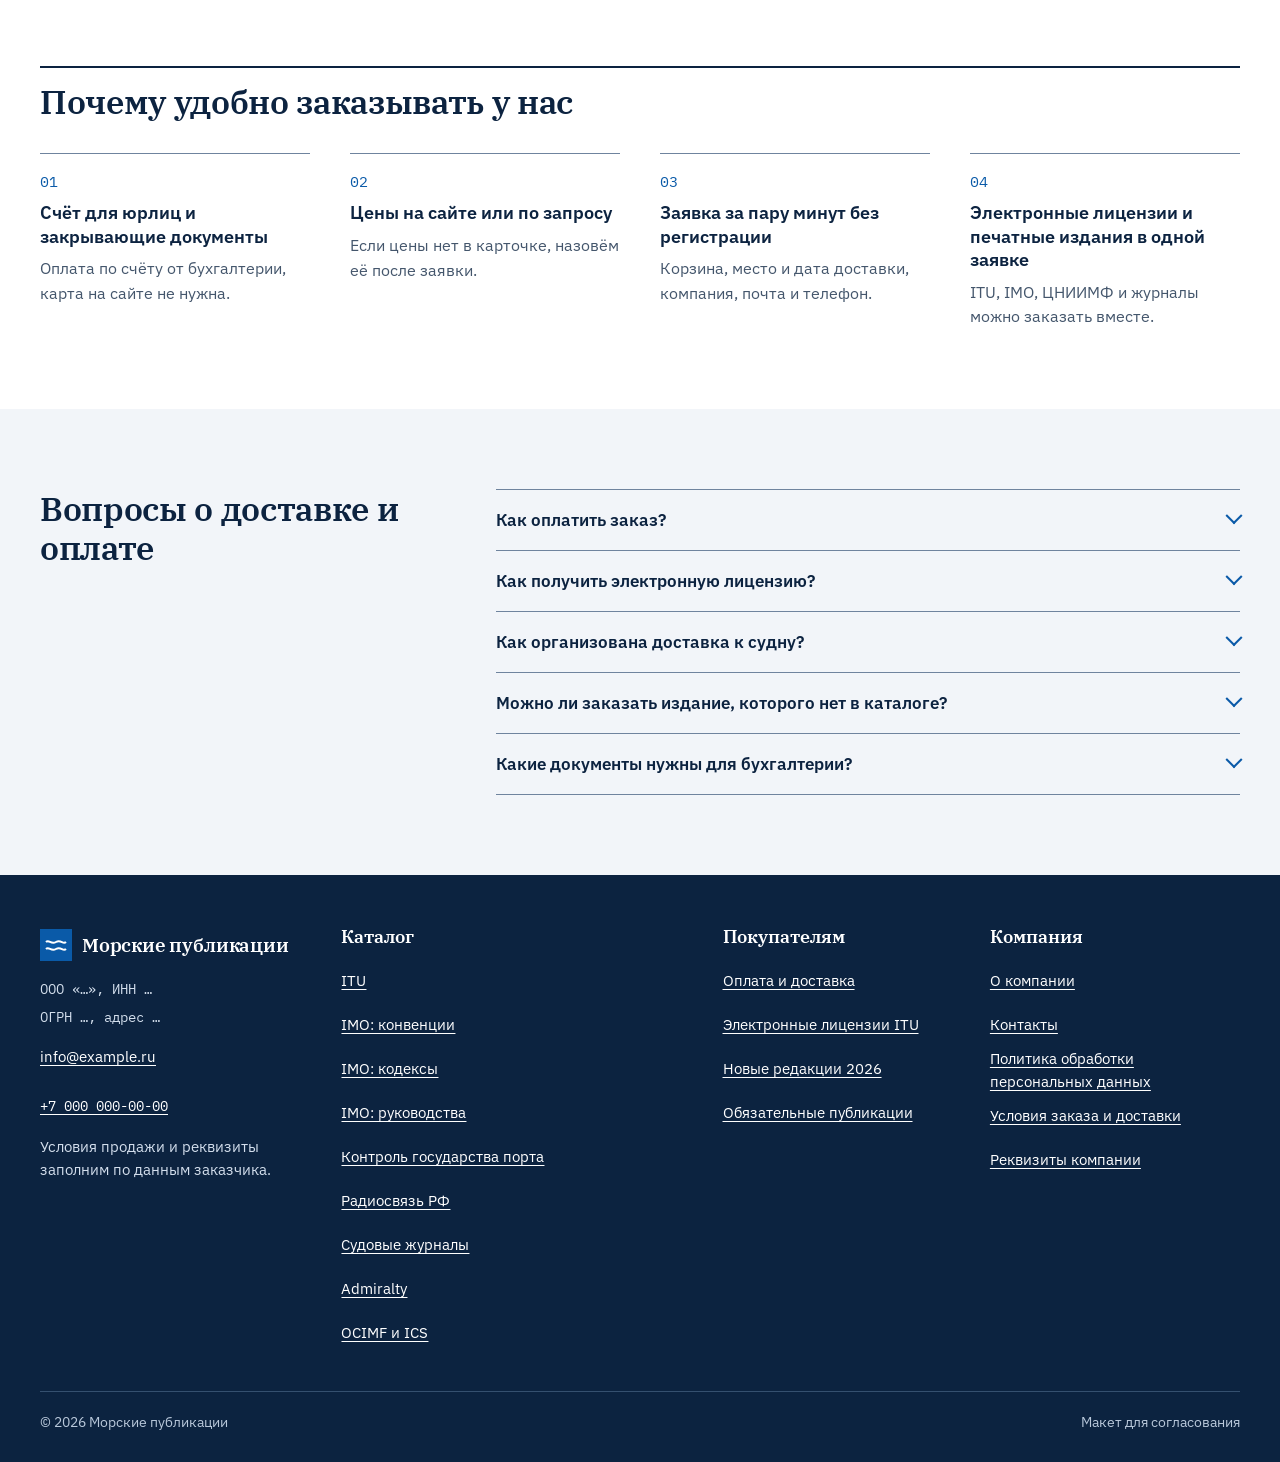
==== commit 082ffbae: "Наполнение: разделы, издатели, полезные и служебные страницы, новое меню и подвал в обоих вариантах " ====
--- a/v1/index.html
+++ b/v1/index.html
@@ -1,167 +1,179 @@
-<!doctype html>
-<html lang="ru">
-<head>
-<meta charset="utf-8">
-<meta name="viewport" content="width=device-width, initial-scale=1">
-<meta name="robots" content="noindex, nofollow">
-<title>Морские публикации: конвенции IMO, справочники ITU, издания ЦНИИМФ</title>
-<meta name="description" content="Магазин морских нормативных изданий: справочники ITU, конвенции и кодексы IMO, издания ЦНИИМФ, судовые журналы. Добавьте издания в корзину, счёт выставит бухгалтерия.">
-<link rel="icon" href="data:image/svg+xml,%3Csvg xmlns='http://www.w3.org/2000/svg' viewBox='0 0 32 32'%3E%3Crect width='32' height='32' fill='%230a5aa8'/%3E%3Cpath d='M6 13c3-3 5 3 10 0s7 3 10 0M6 20c3-3 5 3 10 0s7 3 10 0' fill='none' stroke='%23fff' stroke-width='2'/%3E%3C/svg%3E">
-<link rel="stylesheet" href="assets/css/style.css">
-<link rel="preload" as="image" href="../covers/solas.webp">
-</head>
-<body data-page="home">
-<a class="skip-link" href="#main">К содержимому</a>
-<header class="site-header">
-  <div class="topbar"><div class="container">
-    <p class="topbar-note">Заказ по заявке, счёт выставляет бухгалтерия</p>
-    <a href="tel:+70000000000">+7 000 000-00-00</a>
-  </div></div>
-  <div class="container header-main">
-    <a class="logo" href="index.html"><svg width="32" height="32" viewBox="0 0 32 32" aria-hidden="true"><rect width="32" height="32" fill="#0a5aa8"/><path d="M6 13c3-3 5 3 10 0s7 3 10 0M6 20c3-3 5 3 10 0s7 3 10 0" fill="none" stroke="#fff" stroke-width="2"/></svg><span>Морские публикации</span></a>
-    <nav class="nav" id="nav" aria-label="Основное меню">
-      <ul>
-        <li><a href="katalog.html">Каталог</a></li>
-        <li><a href="index.html#kak-zakazat">Как заказать</a></li>
-        <li><a href="index.html#dostavka-i-oplata">Доставка и оплата</a></li>
-        <li><a href="index.html#kontakty">Контакты</a></li>
-      </ul>
-      <form class="header-search" role="search" action="katalog.html" method="get">
-            <div class="search-box">
-              <label class="visually-hidden" for="hs-m">Поиск по названию или артикулу</label>
-              <input class="input" id="hs-m" type="search" name="q" placeholder="Поиск изданий" autocomplete="off">
-              <button class="btn btn--primary" type="submit" aria-label="Найти"><svg width="20" height="20" viewBox="0 0 20 20" aria-hidden="true"><circle cx="8.5" cy="8.5" r="5.5" fill="none" stroke="currentColor" stroke-width="1.8"/><path d="M13 13l5 5" stroke="currentColor" stroke-width="1.8"/></svg></button>
-            </div>
-          </form>
-    </nav>
-    <span class="spacer"></span>
-    <form class="header-search" role="search" action="katalog.html" method="get">
-            <div class="search-box">
-              <label class="visually-hidden" for="hs-d">Поиск по названию или артикулу</label>
-              <input class="input" id="hs-d" type="search" name="q" placeholder="Поиск изданий" autocomplete="off">
-              <button class="btn btn--primary" type="submit" aria-label="Найти"><svg width="20" height="20" viewBox="0 0 20 20" aria-hidden="true"><circle cx="8.5" cy="8.5" r="5.5" fill="none" stroke="currentColor" stroke-width="1.8"/><path d="M13 13l5 5" stroke="currentColor" stroke-width="1.8"/></svg></button>
-            </div>
-          </form>
-    <a class="cart-link" href="korzina.html" aria-label="Корзина, позиций: 0"><svg width="20" height="20" viewBox="0 0 20 20" aria-hidden="true"><path d="M4 2.5h9l3 3v12H4z M7 8h6M7 11h6M7 14h4" fill="none" stroke="currentColor" stroke-width="1.6" stroke-linejoin="round"/></svg><span class="cart-label">Корзина</span><span class="cart-count" data-cart-count data-zero="true">0</span></a>
-    <button class="burger" type="button" aria-expanded="false" aria-controls="nav" aria-label="Открыть меню"><svg width="22" height="16" viewBox="0 0 22 16" aria-hidden="true"><path d="M1 2h20M1 8h20M1 14h20" stroke="currentColor" stroke-width="2"/></svg></button>
-  </div>
-</header>
-<main id="main">
-  <section class="hero" aria-labelledby="hero-h">
-    <div class="container hero-grid">
-      <div class="hero-text">
-        <h1 class="h-display" id="hero-h">Морские нормативные издания для судов и компаний</h1>
-        <p class="lead">Справочники ITU, конвенции и кодексы IMO, издания ЦНИИМФ, судовые журналы. Добавьте издания в корзину, укажите порт и дату доставки. Счёт выставит бухгалтерия.</p>
-        <form class="hero-search" role="search" action="katalog.html" method="get">
-          <div class="search-box">
-            <label class="visually-hidden" for="hero-q">Поиск по названию или артикулу</label>
-            <input class="input" id="hero-q" type="search" name="q" placeholder="Название или артикул" autocomplete="off">
-            <button class="btn btn--primary" type="submit">Найти</button>
-          </div>
-        </form>
-        <div class="hero-actions">
-          <a class="btn btn--primary btn--lg" href="katalog.html">Перейти в каталог</a>
-          <div class="hero-pub"><span>Издатель:</span><a class="chip" href="katalog.html?publisher=ITU">ITU</a><a class="chip" href="katalog.html?publisher=IMO">IMO</a><a class="chip" href="katalog.html?publisher=%D0%A6%D0%9D%D0%98%D0%98%D0%9C%D0%A4">ЦНИИМФ</a></div>
-        </div>
-        <p class="hero-note">Оплаты на сайте нет: вы отправляете заявку, бухгалтерия присылает счёт.</p>
-      </div>
-      <div class="hero-visual">
-        <div class="fan">
-          <a href="kartochka.html?slug=itu-list-v"><img src="../covers/itu-list-v.webp" alt="List V, список судовых станций, ITU 2026" width="600" height="857"></a>
-          <a href="kartochka.html?slug=colreg-cniimf"><img src="../covers/colreg-cniimf.webp" alt="МППСС-72 (COLREG-72), издание ЦНИИМФ 2026" width="600" height="857"></a>
-          <a href="kartochka.html?slug=stcw"><img src="../covers/stcw.webp" alt="Конвенция и Кодекс ПДНВ (STCW), издание IMO 2026" width="600" height="857"></a>
-          <a href="kartochka.html?slug=colreg"><img src="../covers/colreg.webp" alt="Конвенция МППСС-72 (русский текст), издание IMO 2026" width="600" height="857"></a>
-          <a href="kartochka.html?slug=imdg"><img src="../covers/imdg.webp" alt="Международный кодекс морской перевозки опасных грузов (IMDG Code), 2026" width="600" height="857"></a>
-          <a href="kartochka.html?slug=solas"><img src="../covers/solas.webp" alt="Конвенция СОЛАС-74, издание 2024, книги 1 и 2" width="600" height="857" loading="lazy"></a>
-          <a href="kartochka.html?slug=ism"><img src="../covers/ism.webp" alt="Кодекс МКУБ (ISM Code), издание ЦНИИМФ 2026" width="600" height="857" loading="lazy"></a>
-          <a href="kartochka.html?slug=isps"><img src="../covers/isps.webp" alt="Кодекс ОСПС (ISPS Code), издание ЦНИИМФ 2026" width="600" height="857" loading="lazy"></a>
-        </div>
-      </div>
-    </div>
-  </section>
-
-  <section class="section" aria-labelledby="razdely-h">
-    <div class="container">
-      <div class="section-head"><h2 class="h-section" id="razdely-h">Разделы каталога</h2><p>В каталоге <span data-total>40 изданий</span>.</p></div>
-      <div class="tiles" id="tiles"></div>
-    </div>
-  </section>
-
-  <section class="section section--mist" aria-labelledby="popular-h">
-    <div class="container">
-      <div class="section-head"><h2 class="h-section" id="popular-h">Популярные издания</h2><a href="katalog.html">Весь каталог</a></div>
-      <div class="pubs" id="popular"></div>
-    </div>
-  </section>
-
-  <section class="section" id="kak-zakazat" aria-labelledby="kak-h">
-    <div class="container">
-      <div class="section-head"><h2 class="h-section" id="kak-h">Как заказать</h2><p>Три шага, оплата по счёту.</p></div>
-      <ol class="steps">
-        <li class="step"><span class="step-n" aria-hidden="true">1</span><h3>Добавьте в корзину</h3><p>Добавляйте издания из каталога. Если цены нет, издание всё равно можно добавить, цену уточнит менеджер.</p></li>
-        <li class="step"><span class="step-n" aria-hidden="true">2</span><h3>Укажите порт и дату</h3><p>Впишите место доставки (порт, судно или адрес), желаемую дату, компанию, почту и телефон.</p></li>
-        <li class="step"><span class="step-n" aria-hidden="true">3</span><h3>Получите счёт</h3><p>Заявка уходит продавцу на почту и в Telegram. Счёт выставляет бухгалтерия.</p></li>
-      </ol>
-    </div>
-  </section>
-
-  <section class="section section--mist" aria-labelledby="itu-h">
-    <div class="container">
-      <div class="itu">
-        <div class="itu-text">
-          <h2 class="h-section" id="itu-h">Электронные лицензии ITU</h2>
-          <p class="lead">List IV, List V и Maritime Manual выпускаются как электронные лицензии. После покупки ITU присылает инструкцию по установке и активации, лицензию активируют по ней.</p>
-          <p class="muted">Для работы нужна Windows версии 10 или новее.</p>
-        </div>
-        <ul class="itu-list" id="itu-list"></ul>
-      </div>
-    </div>
-  </section>
-
-  <section class="section" id="dostavka-i-oplata" aria-labelledby="faq-h">
-    <div class="container faq-wrap">
-      <div>
-        <h2 class="h-section" id="faq-h">Вопросы о доставке и оплате</h2>
-      </div>
-      <div class="faq">
-        <details><summary>Как оплатить заказ?</summary><div><p>Оплаты на сайте нет. После заявки бухгалтерия выставит счёт, оплата проходит по счёту.</p></div></details>
-        <details><summary>Как получить электронную лицензию?</summary><div><p>Электронные лицензии ITU активируют по инструкции, которую после покупки присылает ITU. Подробности по конкретной лицензии уточнит менеджер.</p></div></details>
-        <details><summary>Как организована доставка к судну?</summary><div><p>В корзине вы указываете порт, судно или адрес и желаемую дату. Возможности доставки менеджер уточнит с вами до выставления счёта.</p></div></details>
-        <details><summary>Можно ли заказать издание, которого нет в каталоге?</summary><div><p>Напишите название в комментарии к заявке или на почту info@example.ru. Менеджер проверит, можно ли его заказать.</p></div></details>
-        <details><summary>Какие документы нужны для бухгалтерии?</summary><div><p>Для счёта нужны название компании, почта и телефон. ИНН и другие реквизиты, а также состав документов менеджер уточнит при согласовании заявки.</p></div></details>
-      </div>
-    </div>
-  </section>
-</main>
-<footer class="site-footer" id="kontakty">
-  <div class="container">
-    <div class="footer-grid">
-      <div>
-        <a class="logo" href="index.html"><svg width="32" height="32" viewBox="0 0 32 32" aria-hidden="true"><rect width="32" height="32" fill="#0a5aa8"/><path d="M6 13c3-3 5 3 10 0s7 3 10 0M6 20c3-3 5 3 10 0s7 3 10 0" fill="none" stroke="#fff" stroke-width="2"/></svg><span>Морские публикации</span></a>
-        <p class="stub">ООО «…», ИНН …</p>
-        <p class="stub">ОГРН …, адрес …</p>
-        <p>Условия продажи и реквизиты заполним по данным заказчика.</p>
-      </div>
-      <div>
-        <h2>Контакты</h2>
-        <p><a href="mailto:info@example.ru">info@example.ru</a></p>
-        <p><a class="stub" href="tel:+70000000000">+7 000 000-00-00</a></p>
-        <p>Заявки принимаем через сайт.</p>
-      </div>
-      <div>
-        <h2>Документы</h2>
-        <ul>
-          <li><a href="#">Политика обработки персональных данных</a></li>
-          <li><a href="#">Условия заказа и доставки</a></li>
-          <li><a href="#">Реквизиты компании</a></li>
-        </ul>
-      </div>
-    </div>
-    <div class="footer-bottom"><span>© 2026 Морские публикации</span><span>Макет для согласования</span></div>
-  </div>
-</footer>
-<div class="visually-hidden" id="live" role="status" aria-live="polite"></div>
-<script src="assets/js/app.js" defer></script>
-<script src="assets/js/fan.js" defer></script>
-</body>
-</html>
+<!doctype html>
+<html lang="ru">
+<head>
+<meta charset="utf-8">
+<meta name="viewport" content="width=device-width, initial-scale=1">
+<meta name="robots" content="noindex, nofollow">
+<title>Морские публикации: конвенции IMO, справочники ITU, издания ЦНИИМФ</title>
+<meta name="description" content="Магазин морских нормативных изданий: справочники ITU, конвенции и кодексы IMO, издания ЦНИИМФ, судовые журналы. Добавьте издания в корзину, счёт выставит бухгалтерия.">
+<link rel="icon" href="data:image/svg+xml,%3Csvg xmlns='http://www.w3.org/2000/svg' viewBox='0 0 32 32'%3E%3Crect width='32' height='32' fill='%230a5aa8'/%3E%3Cpath d='M6 13c3-3 5 3 10 0s7 3 10 0M6 20c3-3 5 3 10 0s7 3 10 0' fill='none' stroke='%23fff' stroke-width='2'/%3E%3C/svg%3E">
+<link rel="stylesheet" href="assets/css/style.css">
+<link rel="preload" as="image" href="../covers/solas.webp">
+</head>
+<body data-page="home">
+<a class="skip-link" href="#main">К содержимому</a>
+<header class="site-header">
+  <div class="topbar"><div class="container">
+    <p class="topbar-note">Заказ по заявке, счёт выставляет бухгалтерия</p>
+    <a href="tel:+70000000000">+7 000 000-00-00</a>
+  </div></div>
+  <div class="container header-main">
+    <a class="logo" href="index.html"><svg width="32" height="32" viewBox="0 0 32 32" aria-hidden="true"><rect width="32" height="32" fill="#0a5aa8"/><path d="M6 13c3-3 5 3 10 0s7 3 10 0M6 20c3-3 5 3 10 0s7 3 10 0" fill="none" stroke="#fff" stroke-width="2"/></svg><span>Морские публикации</span></a>
+    <nav class="nav" id="nav" aria-label="Основное меню">
+      <ul>
+        <li class="has-sub"><a href="katalog.html">Каталог</a><button type="button" class="sub-toggle" aria-expanded="false" aria-label="Разделы каталога"><svg width="12" height="8" viewBox="0 0 12 8" aria-hidden="true"><path d="M1 1l5 5 5-5" fill="none" stroke="currentColor" stroke-width="1.8"/></svg></button><ul class="submenu"><li><a href="katalog.html">Все издания</a></li><li><a href="razdel.html?slug=itu">ITU</a></li><li><a href="razdel.html?slug=imo-konvencii">IMO: конвенции</a></li><li><a href="razdel.html?slug=imo-kodeksy">IMO: кодексы</a></li><li><a href="razdel.html?slug=imo-rukovodstva">IMO: руководства</a></li><li><a href="razdel.html?slug=kontrol-gosudarstva-porta">Контроль государства порта</a></li><li><a href="razdel.html?slug=radiosvyaz">Радиосвязь РФ</a></li><li><a href="razdel.html?slug=sudovye-zhurnaly">Судовые журналы</a></li><li><a href="razdel.html?slug=admiralty">Admiralty</a></li><li><a href="razdel.html?slug=ocimf-ics">OCIMF и ICS</a></li></ul></li>
+        <li><a href="stranica.html?slug=oplata-i-dostavka">Как заказать</a></li>
+        <li class="has-sub"><button type="button" class="nav-btn" aria-expanded="false"><span>Полезное</span><svg width="12" height="8" viewBox="0 0 12 8" aria-hidden="true"><path d="M1 1l5 5 5-5" fill="none" stroke="currentColor" stroke-width="1.8"/></svg></button><ul class="submenu"><li><a href="stranica.html?slug=licenzii-itu">Электронные лицензии ITU</a></li><li><a href="stranica.html?slug=novye-redakcii-2026">Новые редакции 2026</a></li><li><a href="stranica.html?slug=obyazatelnye-publikacii">Обязательные публикации</a></li></ul></li>
+        <li><a href="stranica.html?slug=kontakty">Контакты</a></li>
+      </ul>
+      <form class="header-search" role="search" action="katalog.html" method="get">
+            <div class="search-box">
+              <label class="visually-hidden" for="hs-m">Поиск по названию или артикулу</label>
+              <input class="input" id="hs-m" type="search" name="q" placeholder="Поиск изданий" autocomplete="off">
+              <button class="btn btn--primary" type="submit" aria-label="Найти"><svg width="20" height="20" viewBox="0 0 20 20" aria-hidden="true"><circle cx="8.5" cy="8.5" r="5.5" fill="none" stroke="currentColor" stroke-width="1.8"/><path d="M13 13l5 5" stroke="currentColor" stroke-width="1.8"/></svg></button>
+            </div>
+          </form>
+    </nav>
+    <span class="spacer"></span>
+    <form class="header-search" role="search" action="katalog.html" method="get">
+            <div class="search-box">
+              <label class="visually-hidden" for="hs-d">Поиск по названию или артикулу</label>
+              <input class="input" id="hs-d" type="search" name="q" placeholder="Поиск изданий" autocomplete="off">
+              <button class="btn btn--primary" type="submit" aria-label="Найти"><svg width="20" height="20" viewBox="0 0 20 20" aria-hidden="true"><circle cx="8.5" cy="8.5" r="5.5" fill="none" stroke="currentColor" stroke-width="1.8"/><path d="M13 13l5 5" stroke="currentColor" stroke-width="1.8"/></svg></button>
+            </div>
+          </form>
+    <a class="cart-link" href="korzina.html" aria-label="Корзина, позиций: 0"><svg width="20" height="20" viewBox="0 0 20 20" aria-hidden="true"><path d="M4 2.5h9l3 3v12H4z M7 8h6M7 11h6M7 14h4" fill="none" stroke="currentColor" stroke-width="1.6" stroke-linejoin="round"/></svg><span class="cart-label">Корзина</span><span class="cart-count" data-cart-count data-zero="true">0</span></a>
+    <button class="burger" type="button" aria-expanded="false" aria-controls="nav" aria-label="Открыть меню"><svg width="22" height="16" viewBox="0 0 22 16" aria-hidden="true"><path d="M1 2h20M1 8h20M1 14h20" stroke="currentColor" stroke-width="2"/></svg></button>
+  </div>
+</header>
+<main id="main">
+  <section class="hero" aria-labelledby="hero-h">
+    <div class="container hero-grid">
+      <div class="hero-text">
+        <h1 class="h-display" id="hero-h">Морские нормативные издания для судов и компаний</h1>
+        <p class="lead">Справочники ITU, конвенции и кодексы IMO, издания ЦНИИМФ, судовые журналы. Добавьте издания в корзину, укажите порт и дату доставки. Счёт выставит бухгалтерия.</p>
+        <form class="hero-search" role="search" action="katalog.html" method="get">
+          <div class="search-box">
+            <label class="visually-hidden" for="hero-q">Поиск по названию или артикулу</label>
+            <input class="input" id="hero-q" type="search" name="q" placeholder="Название или артикул" autocomplete="off">
+            <button class="btn btn--primary" type="submit">Найти</button>
+          </div>
+        </form>
+        <div class="hero-actions">
+          <a class="btn btn--primary btn--lg" href="katalog.html">Перейти в каталог</a>
+          <div class="hero-pub"><span>Издатель:</span><a class="chip" href="katalog.html?publisher=ITU">ITU</a><a class="chip" href="katalog.html?publisher=IMO">IMO</a><a class="chip" href="katalog.html?publisher=%D0%A6%D0%9D%D0%98%D0%98%D0%9C%D0%A4">ЦНИИМФ</a></div>
+        </div>
+        <p class="hero-note">Оплаты на сайте нет: вы отправляете заявку, бухгалтерия присылает счёт.</p>
+      </div>
+      <div class="hero-visual">
+        <div class="fan">
+          <a href="kartochka.html?slug=itu-list-v"><img src="../covers/itu-list-v.webp" alt="List V, список судовых станций, ITU 2026" width="600" height="857"></a>
+          <a href="kartochka.html?slug=colreg-cniimf"><img src="../covers/colreg-cniimf.webp" alt="МППСС-72 (COLREG-72), издание ЦНИИМФ 2026" width="600" height="857"></a>
+          <a href="kartochka.html?slug=stcw"><img src="../covers/stcw.webp" alt="Конвенция и Кодекс ПДНВ (STCW), издание IMO 2026" width="600" height="857"></a>
+          <a href="kartochka.html?slug=colreg"><img src="../covers/colreg.webp" alt="Конвенция МППСС-72 (русский текст), издание IMO 2026" width="600" height="857"></a>
+          <a href="kartochka.html?slug=imdg"><img src="../covers/imdg.webp" alt="Международный кодекс морской перевозки опасных грузов (IMDG Code), 2026" width="600" height="857"></a>
+          <a href="kartochka.html?slug=solas"><img src="../covers/solas.webp" alt="Конвенция СОЛАС-74, издание 2024, книги 1 и 2" width="600" height="857" loading="lazy"></a>
+          <a href="kartochka.html?slug=ism"><img src="../covers/ism.webp" alt="Кодекс МКУБ (ISM Code), издание ЦНИИМФ 2026" width="600" height="857" loading="lazy"></a>
+          <a href="kartochka.html?slug=isps"><img src="../covers/isps.webp" alt="Кодекс ОСПС (ISPS Code), издание ЦНИИМФ 2026" width="600" height="857" loading="lazy"></a>
+        </div>
+      </div>
+    </div>
+  </section>
+
+  <section class="section" aria-labelledby="razdely-h">
+    <div class="container">
+      <div class="section-head"><h2 class="h-section" id="razdely-h">Разделы каталога</h2><p>В каталоге <span data-total>40 изданий</span>.</p></div>
+      <div class="tiles" id="tiles"></div>
+    </div>
+  </section>
+
+  <section class="section section--mist" aria-labelledby="popular-h">
+    <div class="container">
+      <div class="section-head"><h2 class="h-section" id="popular-h">Популярные издания</h2><a href="katalog.html">Весь каталог</a></div>
+      <div class="pubs" id="popular"></div>
+    </div>
+  </section>
+
+  <section class="section" id="kak-zakazat" aria-labelledby="kak-h">
+    <div class="container">
+      <div class="section-head"><h2 class="h-section" id="kak-h">Как заказать</h2><p>Три шага, оплата по счёту.</p></div>
+      <ol class="steps">
+        <li class="step"><span class="step-n" aria-hidden="true">1</span><h3>Добавьте в корзину</h3><p>Добавляйте издания из каталога. Если цены нет, издание всё равно можно добавить, цену уточнит менеджер.</p></li>
+        <li class="step"><span class="step-n" aria-hidden="true">2</span><h3>Укажите порт и дату</h3><p>Впишите место доставки (порт, судно или адрес), желаемую дату, компанию, почту и телефон.</p></li>
+        <li class="step"><span class="step-n" aria-hidden="true">3</span><h3>Получите счёт</h3><p>Заявка уходит продавцу на почту и в Telegram. Счёт выставляет бухгалтерия.</p></li>
+      </ol>
+    </div>
+  </section>
+
+  <section class="section section--mist" aria-labelledby="itu-h">
+    <div class="container">
+      <div class="itu">
+        <div class="itu-text">
+          <h2 class="h-section" id="itu-h">Электронные лицензии ITU</h2>
+          <p class="lead">List IV, List V и Maritime Manual выпускаются как электронные лицензии. После покупки ITU присылает инструкцию по установке и активации, лицензию активируют по ней.</p>
+          <p class="muted">Для работы нужна Windows версии 10 или новее.</p>
+        </div>
+        <ul class="itu-list" id="itu-list"></ul>
+      </div>
+    </div>
+  </section>
+
+  <section class="section" id="izdateli" aria-labelledby="izd-h">
+    <div class="container">
+      <div class="section-head"><h2 class="h-section" id="izd-h">Издатели</h2><p>Издания по издателям: ЦНИИМФ, IMO и ITU.</p></div>
+      <div class="tiles tiles--3" id="publishers"></div>
+    </div>
+  </section>
+
+  <section class="section section--mist" id="polezno" aria-labelledby="pol-h">
+    <div class="container">
+      <div class="section-head"><h2 class="h-section" id="pol-h">Полезное судовладельцу</h2><p>Короткие справочные страницы: что нужно знать до заказа.</p></div>
+      <div class="useful" id="useful"></div>
+    </div>
+  </section>
+
+  <section class="section" id="pochemu" aria-labelledby="why-h">
+    <div class="container">
+      <div class="section-head"><h2 class="h-section" id="why-h">Почему удобно заказывать у нас</h2></div>
+      <div class="why" id="why"></div>
+    </div>
+  </section>
+
+  <section class="section section--mist" id="dostavka-i-oplata" aria-labelledby="faq-h">
+    <div class="container faq-wrap">
+      <div>
+        <h2 class="h-section" id="faq-h">Вопросы о доставке и оплате</h2>
+      </div>
+      <div class="faq">
+        <details><summary>Как оплатить заказ?</summary><div><p>Оплаты на сайте нет. После заявки бухгалтерия выставит счёт, оплата проходит по счёту.</p></div></details>
+        <details><summary>Как получить электронную лицензию?</summary><div><p>Электронные лицензии ITU активируют по инструкции, которую после покупки присылает ITU. Подробности по конкретной лицензии уточнит менеджер.</p></div></details>
+        <details><summary>Как организована доставка к судну?</summary><div><p>В корзине вы указываете порт, судно или адрес и желаемую дату. Возможности доставки менеджер уточнит с вами до выставления счёта.</p></div></details>
+        <details><summary>Можно ли заказать издание, которого нет в каталоге?</summary><div><p>Напишите название в комментарии к заявке или на почту info@example.ru. Менеджер проверит, можно ли его заказать.</p></div></details>
+        <details><summary>Какие документы нужны для бухгалтерии?</summary><div><p>Для счёта нужны название компании, почта и телефон. ИНН и другие реквизиты, а также состав документов менеджер уточнит при согласовании заявки.</p></div></details>
+      </div>
+    </div>
+  </section>
+</main>
+<footer class="site-footer">
+  <div class="container">
+    <div class="footer-grid">
+      <div class="footer-brand">
+        <a class="logo" href="index.html"><svg width="32" height="32" viewBox="0 0 32 32" aria-hidden="true"><rect width="32" height="32" fill="#0a5aa8"/><path d="M6 13c3-3 5 3 10 0s7 3 10 0M6 20c3-3 5 3 10 0s7 3 10 0" fill="none" stroke="#fff" stroke-width="2"/></svg><span>Морские публикации</span></a>
+        <p class="stub">ООО «…», ИНН …</p>
+        <p class="stub">ОГРН …, адрес …</p>
+        <p><a href="mailto:info@example.ru">info@example.ru</a></p>
+        <p><a class="stub" href="tel:+70000000000">+7 000 000-00-00</a></p>
+        <p>Условия продажи и реквизиты заполним по данным заказчика.</p>
+      </div>
+      <nav aria-label="Каталог в подвале"><h2>Каталог</h2><ul class="cols"><li><a href="razdel.html?slug=itu">ITU</a></li><li><a href="razdel.html?slug=imo-konvencii">IMO: конвенции</a></li><li><a href="razdel.html?slug=imo-kodeksy">IMO: кодексы</a></li><li><a href="razdel.html?slug=imo-rukovodstva">IMO: руководства</a></li><li><a href="razdel.html?slug=kontrol-gosudarstva-porta">Контроль государства порта</a></li><li><a href="razdel.html?slug=radiosvyaz">Радиосвязь РФ</a></li><li><a href="razdel.html?slug=sudovye-zhurnaly">Судовые журналы</a></li><li><a href="razdel.html?slug=admiralty">Admiralty</a></li><li><a href="razdel.html?slug=ocimf-ics">OCIMF и ICS</a></li></ul></nav>
+      <nav aria-label="Покупателям"><h2>Покупателям</h2><ul><li><a href="stranica.html?slug=oplata-i-dostavka">Оплата и доставка</a></li><li><a href="stranica.html?slug=licenzii-itu">Электронные лицензии ITU</a></li><li><a href="stranica.html?slug=novye-redakcii-2026">Новые редакции 2026</a></li><li><a href="stranica.html?slug=obyazatelnye-publikacii">Обязательные публикации</a></li></ul></nav>
+      <nav aria-label="Компания"><h2>Компания</h2><ul><li><a href="stranica.html?slug=o-kompanii">О компании</a></li><li><a href="stranica.html?slug=kontakty">Контакты</a></li><li><a href="#">Политика обработки персональных данных</a></li><li><a href="#">Условия заказа и доставки</a></li><li><a href="#">Реквизиты компании</a></li></ul></nav>
+    </div>
+    <div class="footer-bottom"><span>© 2026 Морские публикации</span><span>Макет для согласования</span></div>
+  </div>
+</footer>
+<div class="visually-hidden" id="live" role="status" aria-live="polite"></div>
+<script src="assets/js/app.js" defer></script>
+<script src="assets/js/fan.js" defer></script>
+</body>
+</html>
--- a/v1/assets/css/style.css
+++ b/v1/assets/css/style.css
@@ -389,3 +389,139 @@
 .fan.fan--wheel{width:100%;max-width:660px;aspect-ratio:1/.74;margin-inline:auto}
 .fan.fan--wheel a{left:50%;top:0;width:32%;transform-origin:50% 100%;animation:none!important;transition:box-shadow .2s;will-change:transform,opacity}
 .fan.fan--wheel a:hover,.fan.fan--wheel a:focus-visible{box-shadow:0 0 0 3px var(--accent),0 14px 30px rgba(12,35,64,.3)}
+
+/* фон первого экрана: светлая морская карта (assets/img/morskaya-karta.svg, make_chart_bg.py) вместо линованной карточки */
+.hero-visual{background-color:#e8f0f8;background-image:url("../img/morskaya-karta.svg");background-size:cover;background-position:center;border-color:#c9d8e6}
+.hero-visual::before{display:none}
+
+/* ======================================================================
+   Наполнение (16.10): меню с выпадающими списками, разделы, издатели,
+   информационные страницы, новые блоки главной, подвал в четыре колонки
+   ====================================================================== */
+
+/* ---------- меню: подразделы ---------- */
+.nav .has-sub{display:grid;grid-template-columns:minmax(0,1fr) 48px}
+.nav .has-sub>a{grid-column:1}
+.sub-toggle{grid-column:2;display:grid;place-items:center;width:48px;min-height:48px;border:0;border-bottom:1px solid var(--rule);background:none;color:var(--ink);cursor:pointer;padding:0}
+.sub-toggle:hover,.nav-btn:hover{color:var(--accent)}
+.nav-btn{grid-column:1/-1;display:flex;align-items:center;justify-content:space-between;gap:8px;width:100%;min-height:48px;padding:0;border:0;border-bottom:1px solid var(--rule);background:none;color:var(--ink);font-weight:600;cursor:pointer;text-align:left}
+.sub-toggle svg,.nav-btn svg{flex:none;transition:transform .15s}
+.sub-toggle[aria-expanded="true"] svg,.nav-btn[aria-expanded="true"] svg{transform:rotate(180deg)}
+.nav .submenu{grid-column:1/-1;display:none;background:var(--mist);padding-left:14px}
+.nav .has-sub.is-open>.submenu{display:grid}
+.nav .submenu a{min-height:44px;font-weight:400;font-size:.9375rem}
+@media (min-width:1280px){
+  .nav>ul>li{position:relative}
+  .nav .has-sub{display:block}
+  .sub-toggle{display:none}
+  .nav-btn{width:auto;min-height:72px;padding:0 12px;gap:8px;white-space:nowrap;border:0}
+  .nav-btn:hover,.nav .has-sub.is-open>.nav-btn,.nav .has-sub:focus-within>.nav-btn{box-shadow:inset 0 -3px 0 var(--rule-strong)}
+  .nav .submenu{position:absolute;left:0;top:100%;min-width:300px;padding:6px 0;background:var(--paper);border:1px solid var(--rule-strong);border-top:3px solid var(--accent);box-shadow:0 14px 30px rgba(12,35,64,.16);z-index:40}
+  .nav .has-sub:hover>.submenu,.nav .has-sub:focus-within>.submenu,.nav .has-sub.is-open>.submenu{display:block}
+  .nav .submenu a{min-height:44px;padding:0 18px;border-bottom:1px solid var(--rule);font-weight:400;box-shadow:none!important;white-space:nowrap}
+  .nav .submenu li:last-child a{border-bottom:0}
+  .nav .submenu a:hover{background:var(--accent-tint)}
+}
+
+/* ---------- плитки: девять разделов и три издателя ---------- */
+@media (min-width:560px) and (max-width:699px){.tiles{grid-template-columns:minmax(0,1fr)}}
+@media (min-width:700px){.tiles{grid-template-columns:repeat(3,minmax(0,1fr))}}
+.tile-sub:empty{display:none}
+
+/* ---------- главная: полезное, почему мы ---------- */
+.useful{display:grid;grid-template-columns:minmax(0,1fr);gap:20px}
+@media (min-width:768px){.useful{grid-template-columns:repeat(3,minmax(0,1fr));gap:24px}}
+.useful-card{display:grid;grid-template-rows:auto 1fr auto;gap:12px;align-content:start;padding:22px;background:var(--paper);border:1px solid var(--rule);border-top:3px solid var(--accent);color:var(--ink);text-decoration:none}
+.useful-card:hover{background:var(--accent-tint);color:var(--ink)}
+.useful-card h3{font-family:var(--serif);font-weight:600;font-size:1.25rem;line-height:1.25;overflow-wrap:anywhere}
+.useful-card p{color:var(--ink-2)}
+.why-list{display:grid;grid-template-columns:minmax(0,1fr);gap:28px 40px}
+@media (min-width:640px){.why-list{grid-template-columns:repeat(2,minmax(0,1fr))}}
+@media (min-width:1024px){.why-list{grid-template-columns:repeat(4,minmax(0,1fr))}}
+.why-item{display:grid;gap:8px;align-content:start;padding-top:16px;border-top:1px solid var(--rule-strong)}
+.why-n{font-family:var(--mono);color:var(--accent);font-size:.9375rem}
+.why-item h3{font-size:1.125rem;font-weight:600;line-height:1.3}
+.why-item p{color:var(--ink-2)}
+.soon{padding:16px 20px;border:1px dashed var(--rule-strong);background:var(--mist);color:var(--ink-2)}
+
+/* ---------- подвал в четыре колонки ---------- */
+@media (min-width:768px){.footer-grid{grid-template-columns:repeat(2,minmax(0,1fr));gap:40px 48px}}
+@media (min-width:1100px){.footer-grid{grid-template-columns:minmax(0,1.15fr) minmax(0,1.5fr) minmax(0,1fr) minmax(0,1.1fr);gap:40px 40px}}
+.footer-grid h2{margin-bottom:8px}
+.footer-grid ul{display:grid}
+.footer-brand a:not(.logo){display:inline-flex;align-items:center;min-height:44px}
+
+/* ---------- каталог и карточка: новые ссылки ---------- */
+.sec-head a{display:inline-flex;align-items:center;min-height:44px;color:var(--ink);text-decoration:none}
+.sec-head a:hover{color:var(--accent);text-decoration:underline}
+.filter-more{padding:0 4px 12px}
+.filter-more a{display:inline-flex;align-items:center;min-height:44px;font-weight:600}
+.itu-more a{display:inline-flex;align-items:center;min-height:44px;font-weight:600}
+.specs dd a{font-weight:600}
+
+/* ---------- посадочные разделов и издателей ---------- */
+.page-head--flat{border-bottom:0;padding-bottom:0}
+.landing{display:grid;gap:64px}
+.landing-head{display:grid;gap:18px}
+.landing-head h1{max-width:24ch}
+.landing-intro{display:grid;gap:14px;max-width:70ch;color:var(--ink-2);font-size:1.0625rem}
+.landing-intro p:first-child{color:var(--ink);font-size:1.1875rem}
+.is-section .row-section{display:none}
+.landing-more{margin-top:20px}
+.landing-more a{display:inline-flex;align-items:center;min-height:44px;font-weight:600}
+.landing-faq .faq{max-width:900px}
+.sib-list{display:grid;grid-template-columns:minmax(0,1fr);column-gap:40px;border-top:1px solid var(--rule-strong)}
+@media (min-width:768px){.sib-list{grid-template-columns:repeat(2,minmax(0,1fr))}}
+@media (min-width:1100px){.sib-list{grid-template-columns:repeat(3,minmax(0,1fr))}}
+.sib-list a{display:flex;align-items:center;justify-content:space-between;gap:12px;min-height:52px;border-bottom:1px solid var(--rule);color:var(--ink);text-decoration:none;font-weight:600}
+.sib-list a:hover{color:var(--accent)}
+.sib-list .cnt{font-family:var(--mono);font-size:.875rem;font-weight:400;color:var(--ink-2)}
+
+/* ---------- информационные страницы ---------- */
+.doc{display:grid;grid-template-columns:minmax(0,1fr);gap:32px}
+.doc-head{display:grid;gap:14px;max-width:78ch}
+.doc-head h1{overflow-wrap:anywhere}
+.updated{font-family:var(--mono);font-size:.875rem;color:var(--ink-2)}
+.doc-aside{display:none}
+@media (min-width:1024px){
+  .doc--toc{grid-template-columns:240px minmax(0,1fr);gap:32px 56px;align-items:start}
+  .doc--toc .doc-head{grid-column:1/-1}
+  .doc-aside{display:block;position:sticky;top:16px}
+}
+.doc-toc{border-left:2px solid var(--rule)}
+.doc-toc-h{padding:0 0 8px 14px;font-family:var(--mono);font-size:.8125rem;text-transform:uppercase;letter-spacing:.06em;color:var(--ink-2)}
+.doc-toc a{display:flex;align-items:center;min-height:44px;padding:4px 0 4px 14px;margin-left:-2px;border-left:2px solid transparent;color:var(--ink-2);text-decoration:none;font-size:.9375rem;line-height:1.3}
+.doc-toc a:hover{color:var(--accent);border-left-color:var(--accent)}
+.doc-body{min-width:0}
+.doc-body>*+*{margin-top:16px}
+.doc-body p{max-width:68ch;font-size:1.0625rem}
+.doc-body>.doc-h2{margin-top:48px;padding-top:14px;border-top:2px solid var(--ink);scroll-margin-top:16px;font-family:var(--serif);font-weight:600;font-size:clamp(1.375rem,1.1rem + .9vw,1.75rem);line-height:1.2}
+.doc-body>.doc-h2:first-child{margin-top:0}
+.doc-h3{margin-top:28px;font-family:var(--serif);font-weight:600;font-size:1.25rem;line-height:1.25}
+.doc-list{display:grid;gap:8px;max-width:68ch}
+.doc-list li{position:relative;padding-left:22px}
+.doc-list li::before{content:"";position:absolute;left:3px;top:.72em;width:7px;height:7px;background:var(--accent)}
+.doc-steps{counter-reset:s;max-width:68ch;border-top:1px solid var(--rule-strong)}
+.doc-steps li{counter-increment:s;display:grid;grid-template-columns:40px minmax(0,1fr);gap:8px;padding:14px 0;border-bottom:1px solid var(--rule)}
+.doc-steps li::before{content:counter(s);font-family:var(--serif);font-weight:600;font-size:1.5rem;line-height:1.1;color:var(--accent)}
+.table-wrap{max-width:100%;overflow-x:auto;border:1px solid var(--rule);background:var(--paper)}
+.table-wrap:focus-visible{outline:3px solid var(--accent);outline-offset:2px}
+.doc-table{width:100%;min-width:560px;border-collapse:collapse;font-size:.9375rem}
+.doc-table th{padding:10px 14px;background:var(--mist);border-bottom:2px solid var(--ink);text-align:left;font-weight:600}
+.doc-table td{padding:10px 14px;border-bottom:1px solid var(--rule);vertical-align:top}
+.doc-table tr:last-child td{border-bottom:0}
+.doc-body .plaque p{font-size:1rem}
+.placeholder{padding:14px 18px;border:1px dashed var(--rule-strong);color:#52647a}
+.doc-body .placeholder p{max-width:none;font-size:.9375rem}
+.doc-body .faq{max-width:900px}
+.pubs--mini{grid-template-columns:repeat(2,minmax(0,1fr))}
+@media (min-width:768px){.pubs--mini{grid-template-columns:repeat(3,minmax(0,1fr))}}
+.doc-sources ul{display:grid;margin-top:8px}
+.doc-sources a{display:inline-flex;align-items:center;min-height:44px;overflow-wrap:anywhere}
+.cta{display:grid;gap:16px;margin-top:56px!important;padding:24px;background:var(--mist);border:1px solid var(--rule);border-left:6px solid var(--accent)}
+@media (min-width:640px){.cta{grid-template-columns:minmax(0,1fr) auto;align-items:center;gap:24px}}
+.cta h2{font-family:var(--serif);font-weight:600;font-size:1.5rem;line-height:1.2}
+.cta p{color:var(--ink-2)}
+
+/* очень узкие телефоны: шапка в одну строку */
+@media (max-width:399px){.header-main{gap:0 8px}.logo{font-size:.9375rem;gap:6px}.logo svg{width:24px;height:24px}.cart-link{padding:0 6px}}
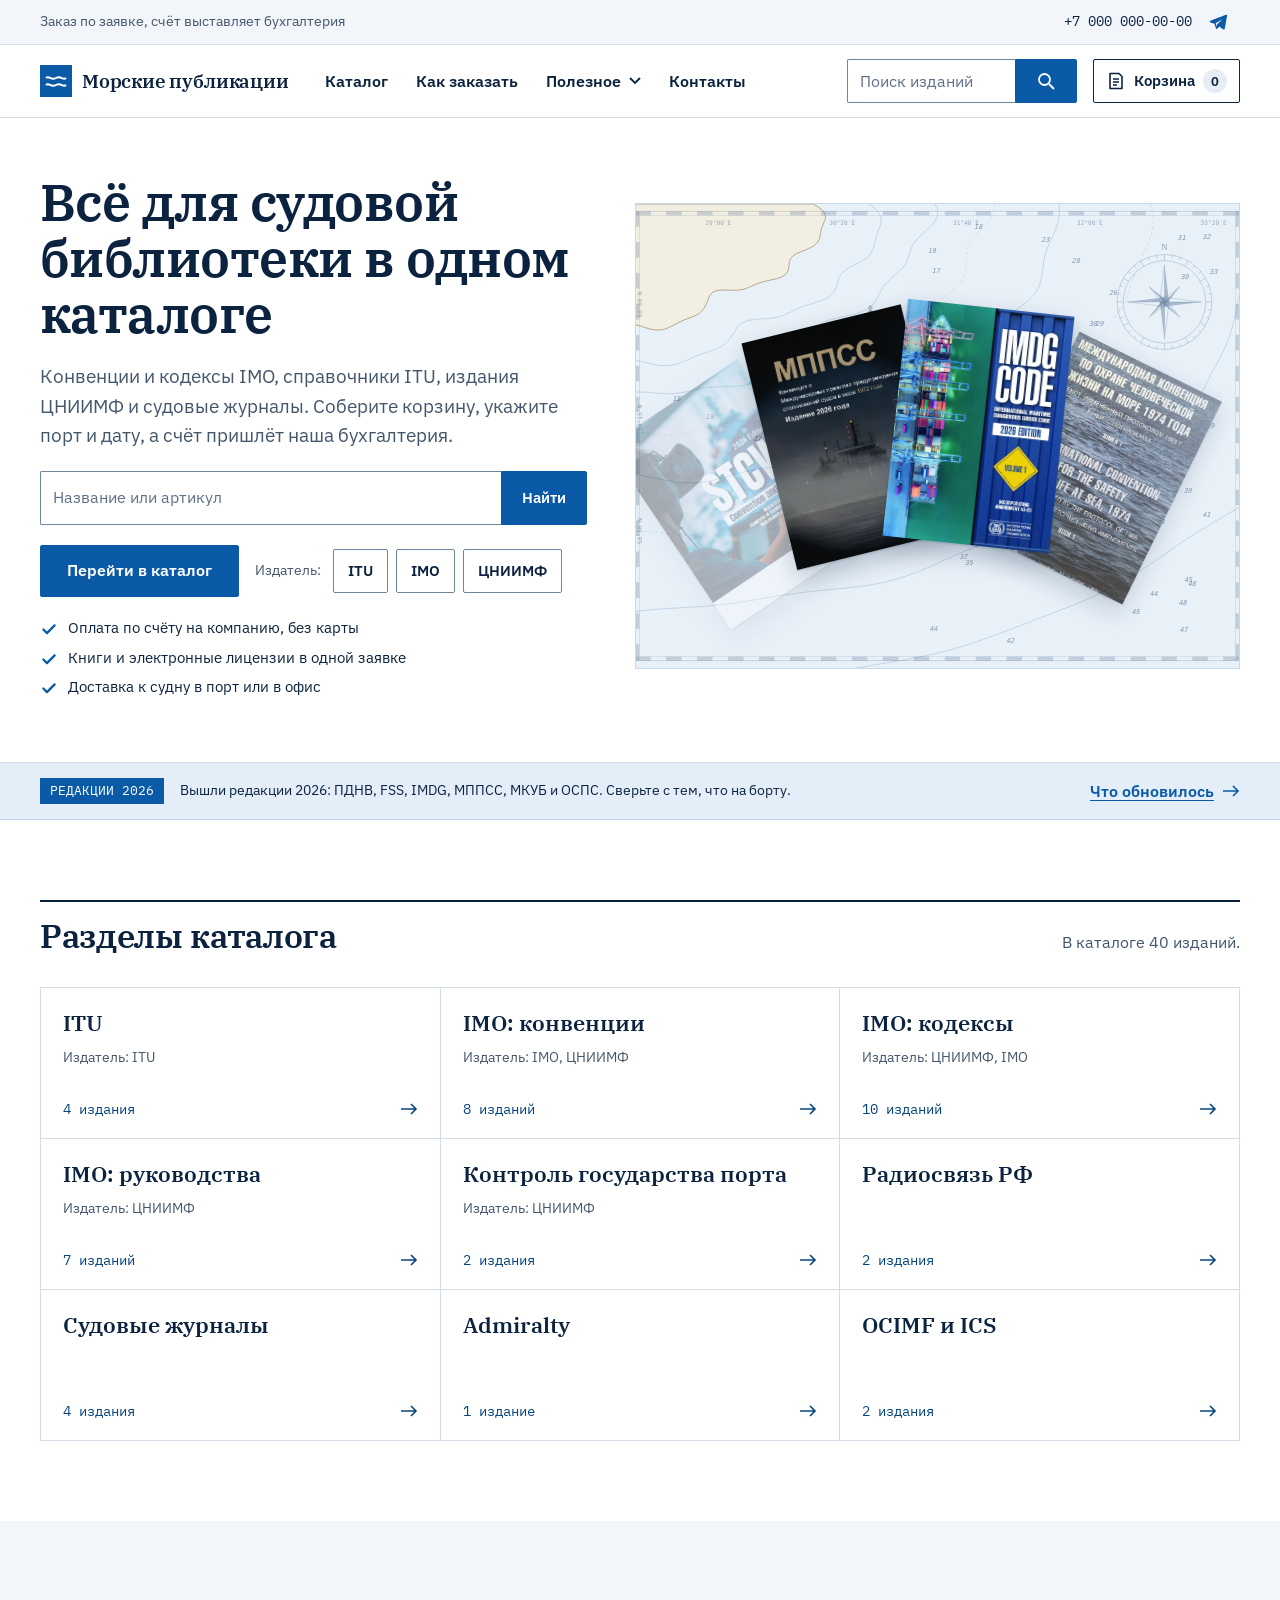
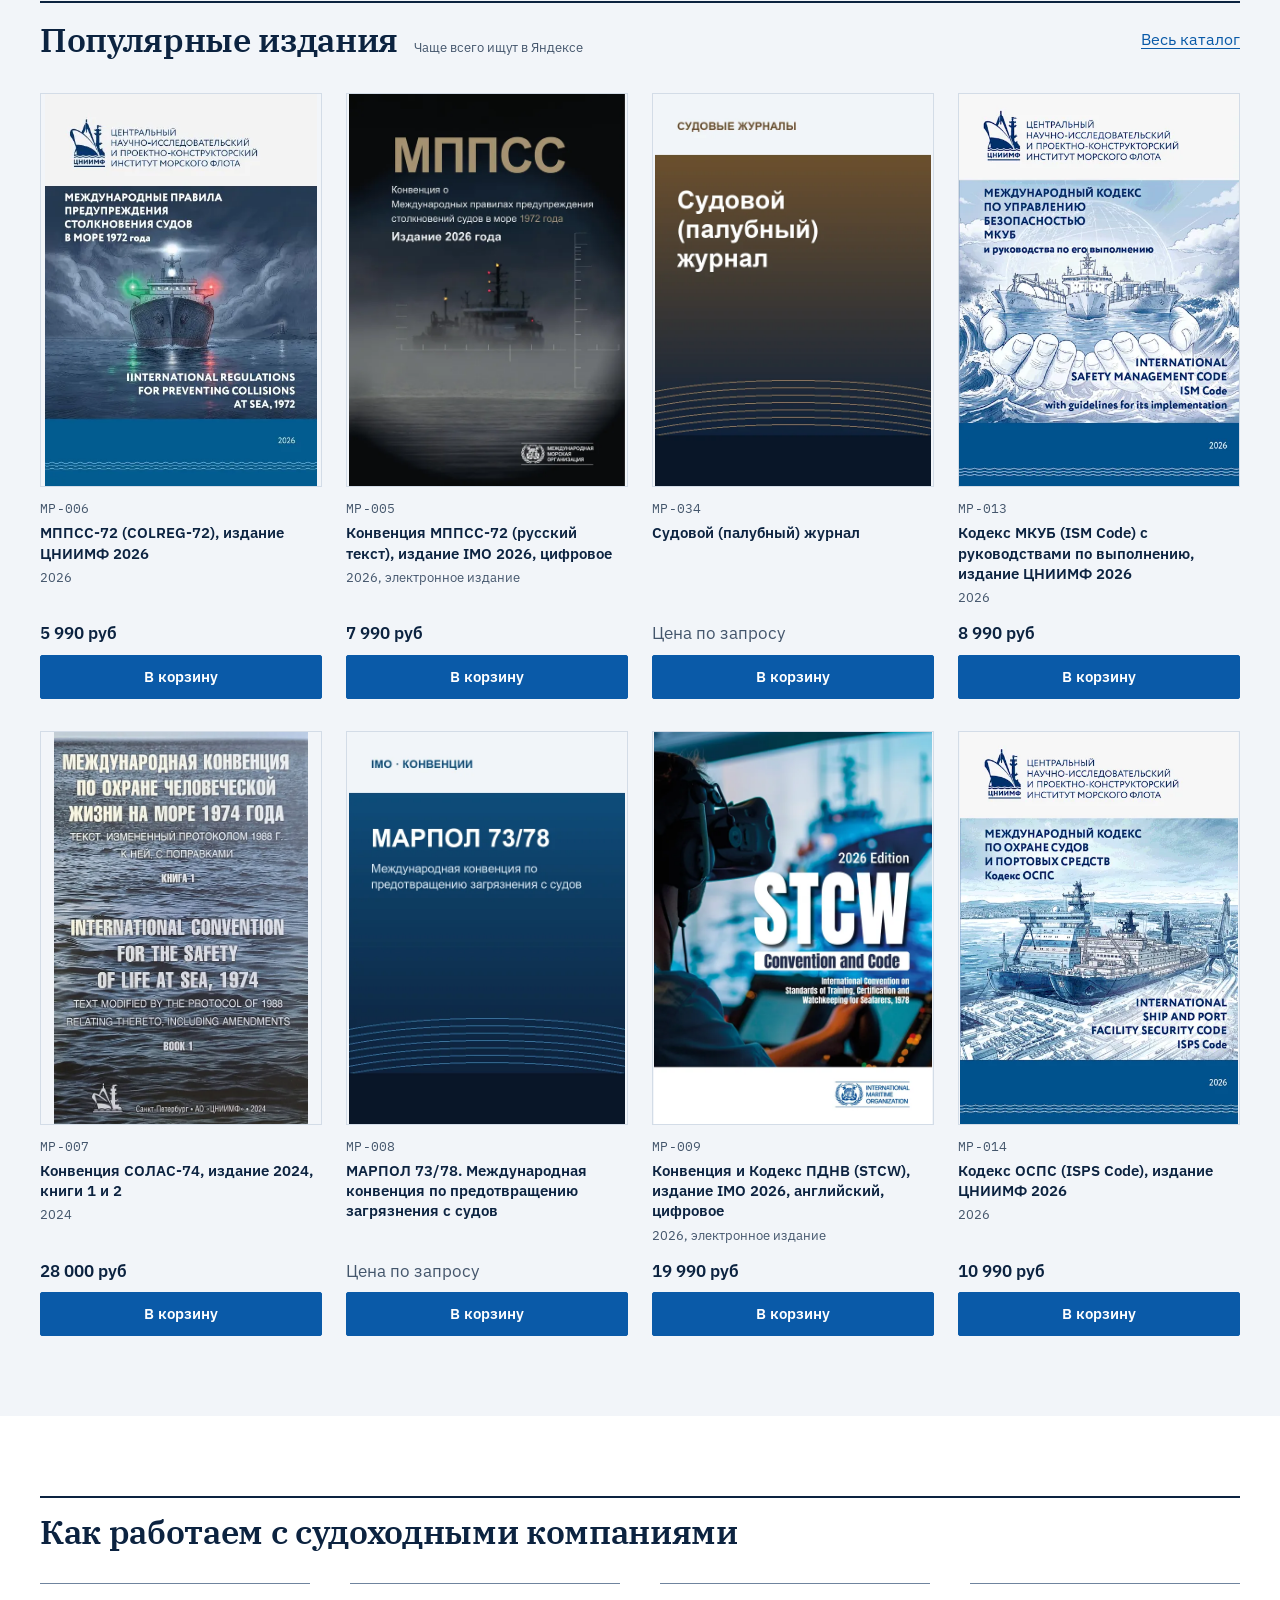
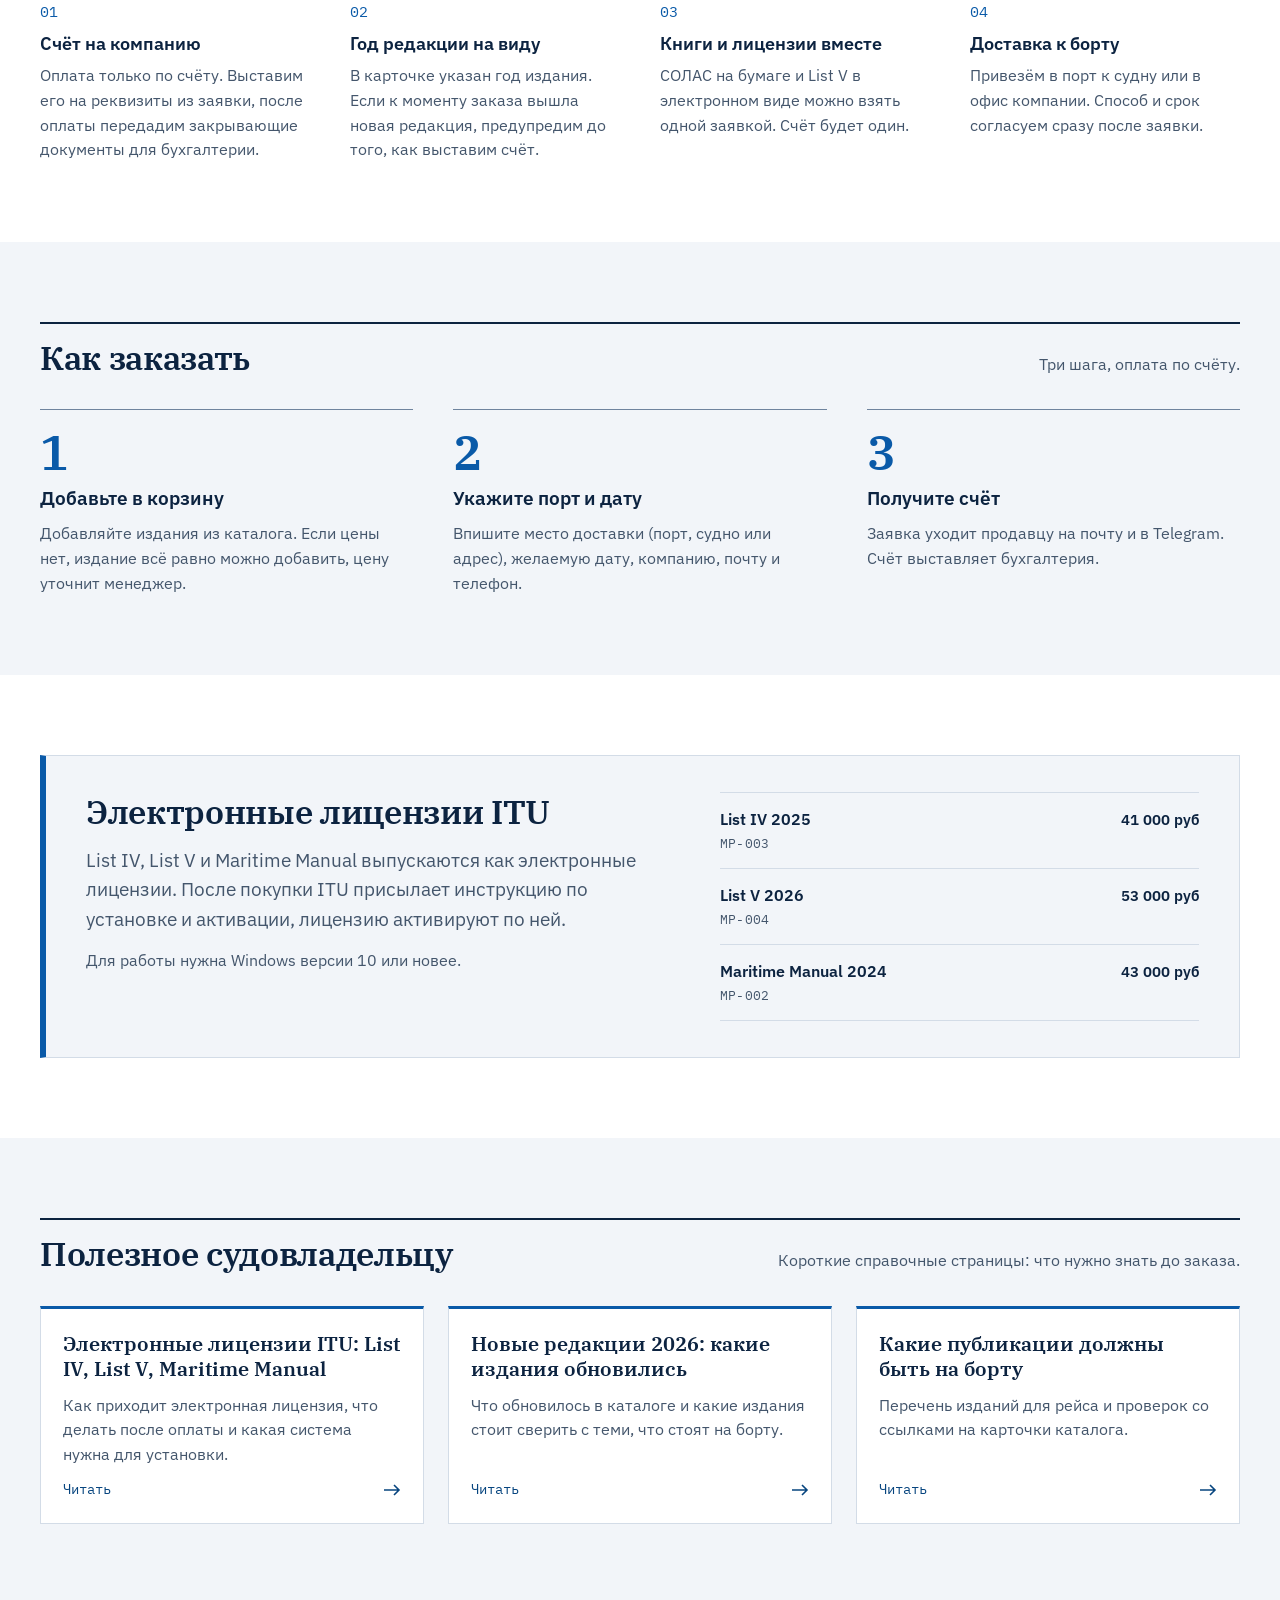
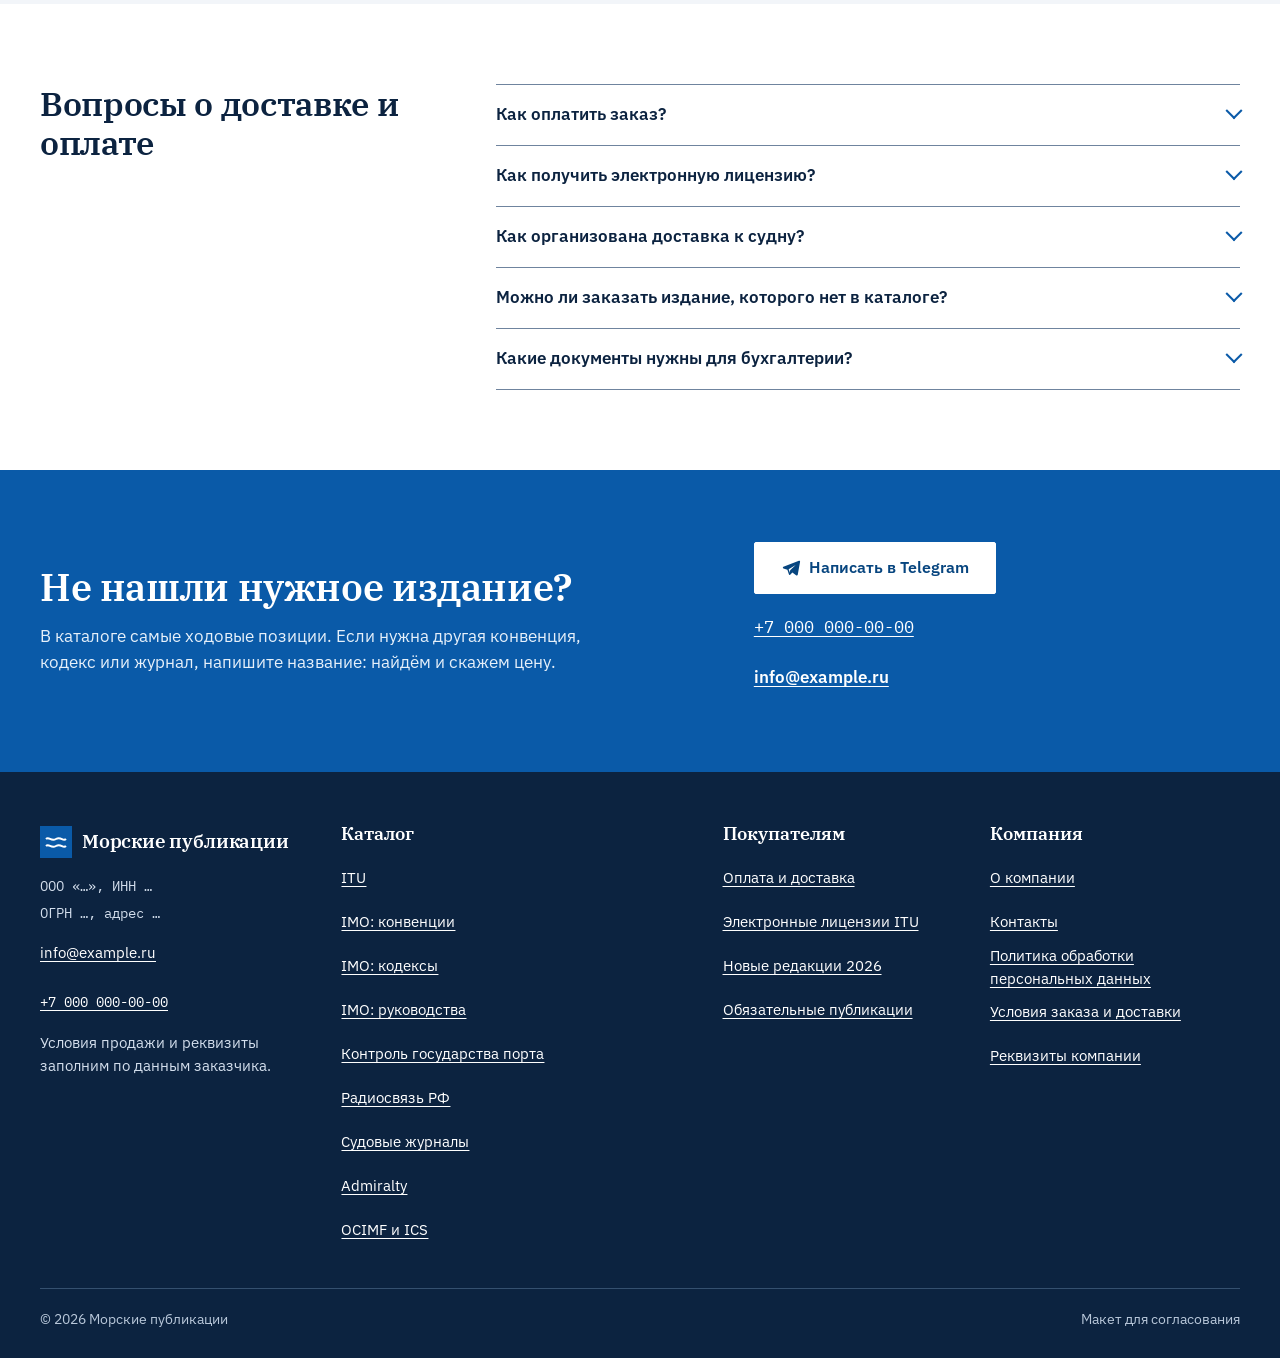
==== commit d1649999: "Главная под продажи: новый первый экран с фактами, полоса «Редакции 2026», популярные по спросу, бло" ====
--- a/v1/index.html
+++ b/v1/index.html
@@ -1,179 +1,191 @@
-<!doctype html>
-<html lang="ru">
-<head>
-<meta charset="utf-8">
-<meta name="viewport" content="width=device-width, initial-scale=1">
-<meta name="robots" content="noindex, nofollow">
-<title>Морские публикации: конвенции IMO, справочники ITU, издания ЦНИИМФ</title>
-<meta name="description" content="Магазин морских нормативных изданий: справочники ITU, конвенции и кодексы IMO, издания ЦНИИМФ, судовые журналы. Добавьте издания в корзину, счёт выставит бухгалтерия.">
-<link rel="icon" href="data:image/svg+xml,%3Csvg xmlns='http://www.w3.org/2000/svg' viewBox='0 0 32 32'%3E%3Crect width='32' height='32' fill='%230a5aa8'/%3E%3Cpath d='M6 13c3-3 5 3 10 0s7 3 10 0M6 20c3-3 5 3 10 0s7 3 10 0' fill='none' stroke='%23fff' stroke-width='2'/%3E%3C/svg%3E">
-<link rel="stylesheet" href="assets/css/style.css">
-<link rel="preload" as="image" href="../covers/solas.webp">
-</head>
-<body data-page="home">
-<a class="skip-link" href="#main">К содержимому</a>
-<header class="site-header">
-  <div class="topbar"><div class="container">
-    <p class="topbar-note">Заказ по заявке, счёт выставляет бухгалтерия</p>
-    <a href="tel:+70000000000">+7 000 000-00-00</a>
-  </div></div>
-  <div class="container header-main">
-    <a class="logo" href="index.html"><svg width="32" height="32" viewBox="0 0 32 32" aria-hidden="true"><rect width="32" height="32" fill="#0a5aa8"/><path d="M6 13c3-3 5 3 10 0s7 3 10 0M6 20c3-3 5 3 10 0s7 3 10 0" fill="none" stroke="#fff" stroke-width="2"/></svg><span>Морские публикации</span></a>
-    <nav class="nav" id="nav" aria-label="Основное меню">
-      <ul>
-        <li class="has-sub"><a href="katalog.html">Каталог</a><button type="button" class="sub-toggle" aria-expanded="false" aria-label="Разделы каталога"><svg width="12" height="8" viewBox="0 0 12 8" aria-hidden="true"><path d="M1 1l5 5 5-5" fill="none" stroke="currentColor" stroke-width="1.8"/></svg></button><ul class="submenu"><li><a href="katalog.html">Все издания</a></li><li><a href="razdel.html?slug=itu">ITU</a></li><li><a href="razdel.html?slug=imo-konvencii">IMO: конвенции</a></li><li><a href="razdel.html?slug=imo-kodeksy">IMO: кодексы</a></li><li><a href="razdel.html?slug=imo-rukovodstva">IMO: руководства</a></li><li><a href="razdel.html?slug=kontrol-gosudarstva-porta">Контроль государства порта</a></li><li><a href="razdel.html?slug=radiosvyaz">Радиосвязь РФ</a></li><li><a href="razdel.html?slug=sudovye-zhurnaly">Судовые журналы</a></li><li><a href="razdel.html?slug=admiralty">Admiralty</a></li><li><a href="razdel.html?slug=ocimf-ics">OCIMF и ICS</a></li></ul></li>
-        <li><a href="stranica.html?slug=oplata-i-dostavka">Как заказать</a></li>
-        <li class="has-sub"><button type="button" class="nav-btn" aria-expanded="false"><span>Полезное</span><svg width="12" height="8" viewBox="0 0 12 8" aria-hidden="true"><path d="M1 1l5 5 5-5" fill="none" stroke="currentColor" stroke-width="1.8"/></svg></button><ul class="submenu"><li><a href="stranica.html?slug=licenzii-itu">Электронные лицензии ITU</a></li><li><a href="stranica.html?slug=novye-redakcii-2026">Новые редакции 2026</a></li><li><a href="stranica.html?slug=obyazatelnye-publikacii">Обязательные публикации</a></li></ul></li>
-        <li><a href="stranica.html?slug=kontakty">Контакты</a></li>
-      </ul>
-      <form class="header-search" role="search" action="katalog.html" method="get">
-            <div class="search-box">
-              <label class="visually-hidden" for="hs-m">Поиск по названию или артикулу</label>
-              <input class="input" id="hs-m" type="search" name="q" placeholder="Поиск изданий" autocomplete="off">
-              <button class="btn btn--primary" type="submit" aria-label="Найти"><svg width="20" height="20" viewBox="0 0 20 20" aria-hidden="true"><circle cx="8.5" cy="8.5" r="5.5" fill="none" stroke="currentColor" stroke-width="1.8"/><path d="M13 13l5 5" stroke="currentColor" stroke-width="1.8"/></svg></button>
-            </div>
-          </form>
-    </nav>
-    <span class="spacer"></span>
-    <form class="header-search" role="search" action="katalog.html" method="get">
-            <div class="search-box">
-              <label class="visually-hidden" for="hs-d">Поиск по названию или артикулу</label>
-              <input class="input" id="hs-d" type="search" name="q" placeholder="Поиск изданий" autocomplete="off">
-              <button class="btn btn--primary" type="submit" aria-label="Найти"><svg width="20" height="20" viewBox="0 0 20 20" aria-hidden="true"><circle cx="8.5" cy="8.5" r="5.5" fill="none" stroke="currentColor" stroke-width="1.8"/><path d="M13 13l5 5" stroke="currentColor" stroke-width="1.8"/></svg></button>
-            </div>
-          </form>
-    <a class="cart-link" href="korzina.html" aria-label="Корзина, позиций: 0"><svg width="20" height="20" viewBox="0 0 20 20" aria-hidden="true"><path d="M4 2.5h9l3 3v12H4z M7 8h6M7 11h6M7 14h4" fill="none" stroke="currentColor" stroke-width="1.6" stroke-linejoin="round"/></svg><span class="cart-label">Корзина</span><span class="cart-count" data-cart-count data-zero="true">0</span></a>
-    <button class="burger" type="button" aria-expanded="false" aria-controls="nav" aria-label="Открыть меню"><svg width="22" height="16" viewBox="0 0 22 16" aria-hidden="true"><path d="M1 2h20M1 8h20M1 14h20" stroke="currentColor" stroke-width="2"/></svg></button>
-  </div>
-</header>
-<main id="main">
-  <section class="hero" aria-labelledby="hero-h">
-    <div class="container hero-grid">
-      <div class="hero-text">
-        <h1 class="h-display" id="hero-h">Морские нормативные издания для судов и компаний</h1>
-        <p class="lead">Справочники ITU, конвенции и кодексы IMO, издания ЦНИИМФ, судовые журналы. Добавьте издания в корзину, укажите порт и дату доставки. Счёт выставит бухгалтерия.</p>
-        <form class="hero-search" role="search" action="katalog.html" method="get">
-          <div class="search-box">
-            <label class="visually-hidden" for="hero-q">Поиск по названию или артикулу</label>
-            <input class="input" id="hero-q" type="search" name="q" placeholder="Название или артикул" autocomplete="off">
-            <button class="btn btn--primary" type="submit">Найти</button>
-          </div>
-        </form>
-        <div class="hero-actions">
-          <a class="btn btn--primary btn--lg" href="katalog.html">Перейти в каталог</a>
-          <div class="hero-pub"><span>Издатель:</span><a class="chip" href="katalog.html?publisher=ITU">ITU</a><a class="chip" href="katalog.html?publisher=IMO">IMO</a><a class="chip" href="katalog.html?publisher=%D0%A6%D0%9D%D0%98%D0%98%D0%9C%D0%A4">ЦНИИМФ</a></div>
-        </div>
-        <p class="hero-note">Оплаты на сайте нет: вы отправляете заявку, бухгалтерия присылает счёт.</p>
-      </div>
-      <div class="hero-visual">
-        <div class="fan">
-          <a href="kartochka.html?slug=itu-list-v"><img src="../covers/itu-list-v.webp" alt="List V, список судовых станций, ITU 2026" width="600" height="857"></a>
-          <a href="kartochka.html?slug=colreg-cniimf"><img src="../covers/colreg-cniimf.webp" alt="МППСС-72 (COLREG-72), издание ЦНИИМФ 2026" width="600" height="857"></a>
-          <a href="kartochka.html?slug=stcw"><img src="../covers/stcw.webp" alt="Конвенция и Кодекс ПДНВ (STCW), издание IMO 2026" width="600" height="857"></a>
-          <a href="kartochka.html?slug=colreg"><img src="../covers/colreg.webp" alt="Конвенция МППСС-72 (русский текст), издание IMO 2026" width="600" height="857"></a>
-          <a href="kartochka.html?slug=imdg"><img src="../covers/imdg.webp" alt="Международный кодекс морской перевозки опасных грузов (IMDG Code), 2026" width="600" height="857"></a>
-          <a href="kartochka.html?slug=solas"><img src="../covers/solas.webp" alt="Конвенция СОЛАС-74, издание 2024, книги 1 и 2" width="600" height="857" loading="lazy"></a>
-          <a href="kartochka.html?slug=ism"><img src="../covers/ism.webp" alt="Кодекс МКУБ (ISM Code), издание ЦНИИМФ 2026" width="600" height="857" loading="lazy"></a>
-          <a href="kartochka.html?slug=isps"><img src="../covers/isps.webp" alt="Кодекс ОСПС (ISPS Code), издание ЦНИИМФ 2026" width="600" height="857" loading="lazy"></a>
-        </div>
-      </div>
-    </div>
-  </section>
-
-  <section class="section" aria-labelledby="razdely-h">
-    <div class="container">
-      <div class="section-head"><h2 class="h-section" id="razdely-h">Разделы каталога</h2><p>В каталоге <span data-total>40 изданий</span>.</p></div>
-      <div class="tiles" id="tiles"></div>
-    </div>
-  </section>
-
-  <section class="section section--mist" aria-labelledby="popular-h">
-    <div class="container">
-      <div class="section-head"><h2 class="h-section" id="popular-h">Популярные издания</h2><a href="katalog.html">Весь каталог</a></div>
-      <div class="pubs" id="popular"></div>
-    </div>
-  </section>
-
-  <section class="section" id="kak-zakazat" aria-labelledby="kak-h">
-    <div class="container">
-      <div class="section-head"><h2 class="h-section" id="kak-h">Как заказать</h2><p>Три шага, оплата по счёту.</p></div>
-      <ol class="steps">
-        <li class="step"><span class="step-n" aria-hidden="true">1</span><h3>Добавьте в корзину</h3><p>Добавляйте издания из каталога. Если цены нет, издание всё равно можно добавить, цену уточнит менеджер.</p></li>
-        <li class="step"><span class="step-n" aria-hidden="true">2</span><h3>Укажите порт и дату</h3><p>Впишите место доставки (порт, судно или адрес), желаемую дату, компанию, почту и телефон.</p></li>
-        <li class="step"><span class="step-n" aria-hidden="true">3</span><h3>Получите счёт</h3><p>Заявка уходит продавцу на почту и в Telegram. Счёт выставляет бухгалтерия.</p></li>
-      </ol>
-    </div>
-  </section>
-
-  <section class="section section--mist" aria-labelledby="itu-h">
-    <div class="container">
-      <div class="itu">
-        <div class="itu-text">
-          <h2 class="h-section" id="itu-h">Электронные лицензии ITU</h2>
-          <p class="lead">List IV, List V и Maritime Manual выпускаются как электронные лицензии. После покупки ITU присылает инструкцию по установке и активации, лицензию активируют по ней.</p>
-          <p class="muted">Для работы нужна Windows версии 10 или новее.</p>
-        </div>
-        <ul class="itu-list" id="itu-list"></ul>
-      </div>
-    </div>
-  </section>
-
-  <section class="section" id="izdateli" aria-labelledby="izd-h">
-    <div class="container">
-      <div class="section-head"><h2 class="h-section" id="izd-h">Издатели</h2><p>Издания по издателям: ЦНИИМФ, IMO и ITU.</p></div>
-      <div class="tiles tiles--3" id="publishers"></div>
-    </div>
-  </section>
-
-  <section class="section section--mist" id="polezno" aria-labelledby="pol-h">
-    <div class="container">
-      <div class="section-head"><h2 class="h-section" id="pol-h">Полезное судовладельцу</h2><p>Короткие справочные страницы: что нужно знать до заказа.</p></div>
-      <div class="useful" id="useful"></div>
-    </div>
-  </section>
-
-  <section class="section" id="pochemu" aria-labelledby="why-h">
-    <div class="container">
-      <div class="section-head"><h2 class="h-section" id="why-h">Почему удобно заказывать у нас</h2></div>
-      <div class="why" id="why"></div>
-    </div>
-  </section>
-
-  <section class="section section--mist" id="dostavka-i-oplata" aria-labelledby="faq-h">
-    <div class="container faq-wrap">
-      <div>
-        <h2 class="h-section" id="faq-h">Вопросы о доставке и оплате</h2>
-      </div>
-      <div class="faq">
-        <details><summary>Как оплатить заказ?</summary><div><p>Оплаты на сайте нет. После заявки бухгалтерия выставит счёт, оплата проходит по счёту.</p></div></details>
-        <details><summary>Как получить электронную лицензию?</summary><div><p>Электронные лицензии ITU активируют по инструкции, которую после покупки присылает ITU. Подробности по конкретной лицензии уточнит менеджер.</p></div></details>
-        <details><summary>Как организована доставка к судну?</summary><div><p>В корзине вы указываете порт, судно или адрес и желаемую дату. Возможности доставки менеджер уточнит с вами до выставления счёта.</p></div></details>
-        <details><summary>Можно ли заказать издание, которого нет в каталоге?</summary><div><p>Напишите название в комментарии к заявке или на почту info@example.ru. Менеджер проверит, можно ли его заказать.</p></div></details>
-        <details><summary>Какие документы нужны для бухгалтерии?</summary><div><p>Для счёта нужны название компании, почта и телефон. ИНН и другие реквизиты, а также состав документов менеджер уточнит при согласовании заявки.</p></div></details>
-      </div>
-    </div>
-  </section>
-</main>
-<footer class="site-footer">
-  <div class="container">
-    <div class="footer-grid">
-      <div class="footer-brand">
-        <a class="logo" href="index.html"><svg width="32" height="32" viewBox="0 0 32 32" aria-hidden="true"><rect width="32" height="32" fill="#0a5aa8"/><path d="M6 13c3-3 5 3 10 0s7 3 10 0M6 20c3-3 5 3 10 0s7 3 10 0" fill="none" stroke="#fff" stroke-width="2"/></svg><span>Морские публикации</span></a>
-        <p class="stub">ООО «…», ИНН …</p>
-        <p class="stub">ОГРН …, адрес …</p>
-        <p><a href="mailto:info@example.ru">info@example.ru</a></p>
-        <p><a class="stub" href="tel:+70000000000">+7 000 000-00-00</a></p>
-        <p>Условия продажи и реквизиты заполним по данным заказчика.</p>
-      </div>
-      <nav aria-label="Каталог в подвале"><h2>Каталог</h2><ul class="cols"><li><a href="razdel.html?slug=itu">ITU</a></li><li><a href="razdel.html?slug=imo-konvencii">IMO: конвенции</a></li><li><a href="razdel.html?slug=imo-kodeksy">IMO: кодексы</a></li><li><a href="razdel.html?slug=imo-rukovodstva">IMO: руководства</a></li><li><a href="razdel.html?slug=kontrol-gosudarstva-porta">Контроль государства порта</a></li><li><a href="razdel.html?slug=radiosvyaz">Радиосвязь РФ</a></li><li><a href="razdel.html?slug=sudovye-zhurnaly">Судовые журналы</a></li><li><a href="razdel.html?slug=admiralty">Admiralty</a></li><li><a href="razdel.html?slug=ocimf-ics">OCIMF и ICS</a></li></ul></nav>
-      <nav aria-label="Покупателям"><h2>Покупателям</h2><ul><li><a href="stranica.html?slug=oplata-i-dostavka">Оплата и доставка</a></li><li><a href="stranica.html?slug=licenzii-itu">Электронные лицензии ITU</a></li><li><a href="stranica.html?slug=novye-redakcii-2026">Новые редакции 2026</a></li><li><a href="stranica.html?slug=obyazatelnye-publikacii">Обязательные публикации</a></li></ul></nav>
-      <nav aria-label="Компания"><h2>Компания</h2><ul><li><a href="stranica.html?slug=o-kompanii">О компании</a></li><li><a href="stranica.html?slug=kontakty">Контакты</a></li><li><a href="#">Политика обработки персональных данных</a></li><li><a href="#">Условия заказа и доставки</a></li><li><a href="#">Реквизиты компании</a></li></ul></nav>
-    </div>
-    <div class="footer-bottom"><span>© 2026 Морские публикации</span><span>Макет для согласования</span></div>
-  </div>
-</footer>
-<div class="visually-hidden" id="live" role="status" aria-live="polite"></div>
-<script src="assets/js/app.js" defer></script>
-<script src="assets/js/fan.js" defer></script>
-</body>
-</html>
+<!doctype html>
+<html lang="ru">
+<head>
+<meta charset="utf-8">
+<meta name="viewport" content="width=device-width, initial-scale=1">
+<meta name="robots" content="noindex, nofollow">
+<title>Морские публикации: конвенции IMO, справочники ITU, издания ЦНИИМФ</title>
+<meta name="description" content="Магазин морских нормативных изданий: справочники ITU, конвенции и кодексы IMO, издания ЦНИИМФ, судовые журналы. Добавьте издания в корзину, счёт выставит бухгалтерия.">
+<link rel="icon" href="data:image/svg+xml,%3Csvg xmlns='http://www.w3.org/2000/svg' viewBox='0 0 32 32'%3E%3Crect width='32' height='32' fill='%230a5aa8'/%3E%3Cpath d='M6 13c3-3 5 3 10 0s7 3 10 0M6 20c3-3 5 3 10 0s7 3 10 0' fill='none' stroke='%23fff' stroke-width='2'/%3E%3C/svg%3E">
+<link rel="stylesheet" href="assets/css/style.css">
+<link rel="preload" as="image" href="../covers/solas.webp">
+</head>
+<body data-page="home">
+<a class="skip-link" href="#main">К содержимому</a>
+<header class="site-header">
+  <div class="topbar"><div class="container">
+    <p class="topbar-note">Заказ по заявке, счёт выставляет бухгалтерия</p>
+    <div class="topbar-contacts"><a href="tel:+70000000000">+7 000 000-00-00</a><a class="tg-link" data-tg href="#" aria-label="Написать в Telegram"><svg width="20" height="20" viewBox="0 0 24 24" aria-hidden="true"><path d="M21.5 3.4 2.9 10.6c-.9.35-.9 1.6.05 1.9l4.7 1.5 1.8 5.6c.2.7 1.1.9 1.6.35l2.6-2.6 4.8 3.5c.6.45 1.5.1 1.65-.65L22.9 4.6c.2-.9-.65-1.5-1.4-1.2zM9.2 13.6l8.4-5.2-6.6 6.3-.3 3.1z" fill="currentColor"/></svg></a></div>
+  </div></div>
+  <div class="container header-main">
+    <a class="logo" href="index.html"><svg width="32" height="32" viewBox="0 0 32 32" aria-hidden="true"><rect width="32" height="32" fill="#0a5aa8"/><path d="M6 13c3-3 5 3 10 0s7 3 10 0M6 20c3-3 5 3 10 0s7 3 10 0" fill="none" stroke="#fff" stroke-width="2"/></svg><span>Морские публикации</span></a>
+    <nav class="nav" id="nav" aria-label="Основное меню">
+      <ul>
+        <li class="has-sub"><a href="katalog.html">Каталог</a><button type="button" class="sub-toggle" aria-expanded="false" aria-label="Разделы каталога"><svg width="12" height="8" viewBox="0 0 12 8" aria-hidden="true"><path d="M1 1l5 5 5-5" fill="none" stroke="currentColor" stroke-width="1.8"/></svg></button><ul class="submenu"><li><a href="katalog.html">Все издания</a></li><li><a href="razdel.html?slug=itu">ITU</a></li><li><a href="razdel.html?slug=imo-konvencii">IMO: конвенции</a></li><li><a href="razdel.html?slug=imo-kodeksy">IMO: кодексы</a></li><li><a href="razdel.html?slug=imo-rukovodstva">IMO: руководства</a></li><li><a href="razdel.html?slug=kontrol-gosudarstva-porta">Контроль государства порта</a></li><li><a href="razdel.html?slug=radiosvyaz">Радиосвязь РФ</a></li><li><a href="razdel.html?slug=sudovye-zhurnaly">Судовые журналы</a></li><li><a href="razdel.html?slug=admiralty">Admiralty</a></li><li><a href="razdel.html?slug=ocimf-ics">OCIMF и ICS</a></li></ul></li>
+        <li><a href="stranica.html?slug=oplata-i-dostavka">Как заказать</a></li>
+        <li class="has-sub"><button type="button" class="nav-btn" aria-expanded="false"><span>Полезное</span><svg width="12" height="8" viewBox="0 0 12 8" aria-hidden="true"><path d="M1 1l5 5 5-5" fill="none" stroke="currentColor" stroke-width="1.8"/></svg></button><ul class="submenu"><li><a href="stranica.html?slug=licenzii-itu">Электронные лицензии ITU</a></li><li><a href="stranica.html?slug=novye-redakcii-2026">Новые редакции 2026</a></li><li><a href="stranica.html?slug=obyazatelnye-publikacii">Обязательные публикации</a></li></ul></li>
+        <li><a href="stranica.html?slug=kontakty">Контакты</a></li>
+        <li class="nav-tg"><a data-tg href="#"><svg width="20" height="20" viewBox="0 0 24 24" aria-hidden="true"><path d="M21.5 3.4 2.9 10.6c-.9.35-.9 1.6.05 1.9l4.7 1.5 1.8 5.6c.2.7 1.1.9 1.6.35l2.6-2.6 4.8 3.5c.6.45 1.5.1 1.65-.65L22.9 4.6c.2-.9-.65-1.5-1.4-1.2zM9.2 13.6l8.4-5.2-6.6 6.3-.3 3.1z" fill="currentColor"/></svg><span>Написать в Telegram</span></a></li>
+      </ul>
+      <form class="header-search" role="search" action="katalog.html" method="get">
+            <div class="search-box">
+              <label class="visually-hidden" for="hs-m">Поиск по названию или артикулу</label>
+              <input class="input" id="hs-m" type="search" name="q" placeholder="Поиск изданий" autocomplete="off">
+              <button class="btn btn--primary" type="submit" aria-label="Найти"><svg width="20" height="20" viewBox="0 0 20 20" aria-hidden="true"><circle cx="8.5" cy="8.5" r="5.5" fill="none" stroke="currentColor" stroke-width="1.8"/><path d="M13 13l5 5" stroke="currentColor" stroke-width="1.8"/></svg></button>
+            </div>
+          </form>
+    </nav>
+    <span class="spacer"></span>
+    <form class="header-search" role="search" action="katalog.html" method="get">
+            <div class="search-box">
+              <label class="visually-hidden" for="hs-d">Поиск по названию или артикулу</label>
+              <input class="input" id="hs-d" type="search" name="q" placeholder="Поиск изданий" autocomplete="off">
+              <button class="btn btn--primary" type="submit" aria-label="Найти"><svg width="20" height="20" viewBox="0 0 20 20" aria-hidden="true"><circle cx="8.5" cy="8.5" r="5.5" fill="none" stroke="currentColor" stroke-width="1.8"/><path d="M13 13l5 5" stroke="currentColor" stroke-width="1.8"/></svg></button>
+            </div>
+          </form>
+    <a class="cart-link" href="korzina.html" aria-label="Корзина, позиций: 0"><svg width="20" height="20" viewBox="0 0 20 20" aria-hidden="true"><path d="M4 2.5h9l3 3v12H4z M7 8h6M7 11h6M7 14h4" fill="none" stroke="currentColor" stroke-width="1.6" stroke-linejoin="round"/></svg><span class="cart-label">Корзина</span><span class="cart-count" data-cart-count data-zero="true">0</span></a>
+    <button class="burger" type="button" aria-expanded="false" aria-controls="nav" aria-label="Открыть меню"><svg width="22" height="16" viewBox="0 0 22 16" aria-hidden="true"><path d="M1 2h20M1 8h20M1 14h20" stroke="currentColor" stroke-width="2"/></svg></button>
+  </div>
+</header>
+<main id="main">
+  <section class="hero" aria-labelledby="hero-h">
+    <div class="container hero-grid">
+      <div class="hero-text">
+        <h1 class="h-display" id="hero-h">Всё для судовой библиотеки в одном каталоге</h1>
+        <p class="lead">Конвенции и кодексы IMO, справочники ITU, издания ЦНИИМФ и судовые журналы. Соберите корзину, укажите порт и дату, а счёт пришлёт наша бухгалтерия.</p>
+        <form class="hero-search" role="search" action="katalog.html" method="get">
+          <div class="search-box">
+            <label class="visually-hidden" for="hero-q">Поиск по названию или артикулу</label>
+            <input class="input" id="hero-q" type="search" name="q" placeholder="Название или артикул" autocomplete="off">
+            <button class="btn btn--primary" type="submit">Найти</button>
+          </div>
+        </form>
+        <div class="hero-actions">
+          <a class="btn btn--primary btn--lg" href="katalog.html">Перейти в каталог</a>
+          <div class="hero-pub"><span>Издатель:</span><a class="chip" href="katalog.html?publisher=ITU">ITU</a><a class="chip" href="katalog.html?publisher=IMO">IMO</a><a class="chip" href="katalog.html?publisher=%D0%A6%D0%9D%D0%98%D0%98%D0%9C%D0%A4">ЦНИИМФ</a></div>
+        </div>
+        <ul class="hero-facts" aria-label="Как мы работаем"><li><svg width="18" height="18" viewBox="0 0 16 16" aria-hidden="true"><path d="M3 8.5l3.2 3.2L13 4.8" fill="none" stroke="currentColor" stroke-width="2" stroke-linecap="round" stroke-linejoin="round"/></svg><span>Оплата по счёту на компанию, без карты</span></li><li><svg width="18" height="18" viewBox="0 0 16 16" aria-hidden="true"><path d="M3 8.5l3.2 3.2L13 4.8" fill="none" stroke="currentColor" stroke-width="2" stroke-linecap="round" stroke-linejoin="round"/></svg><span>Книги и электронные лицензии в одной заявке</span></li><li><svg width="18" height="18" viewBox="0 0 16 16" aria-hidden="true"><path d="M3 8.5l3.2 3.2L13 4.8" fill="none" stroke="currentColor" stroke-width="2" stroke-linecap="round" stroke-linejoin="round"/></svg><span>Доставка к судну в порт или в офис</span></li></ul>
+      </div>
+      <div class="hero-visual">
+        <div class="fan">
+          <a href="kartochka.html?slug=itu-list-v"><img src="../covers/itu-list-v.webp" alt="List V, список судовых станций, ITU 2026" width="600" height="857"></a>
+          <a href="kartochka.html?slug=colreg-cniimf"><img src="../covers/colreg-cniimf.webp" alt="МППСС-72 (COLREG-72), издание ЦНИИМФ 2026" width="600" height="857"></a>
+          <a href="kartochka.html?slug=stcw"><img src="../covers/stcw.webp" alt="Конвенция и Кодекс ПДНВ (STCW), издание IMO 2026" width="600" height="857"></a>
+          <a href="kartochka.html?slug=colreg"><img src="../covers/colreg.webp" alt="Конвенция МППСС-72 (русский текст), издание IMO 2026" width="600" height="857"></a>
+          <a href="kartochka.html?slug=imdg"><img src="../covers/imdg.webp" alt="Международный кодекс морской перевозки опасных грузов (IMDG Code), 2026" width="600" height="857"></a>
+          <a href="kartochka.html?slug=solas"><img src="../covers/solas.webp" alt="Конвенция СОЛАС-74, издание 2024, книги 1 и 2" width="600" height="857" loading="lazy"></a>
+          <a href="kartochka.html?slug=ism"><img src="../covers/ism.webp" alt="Кодекс МКУБ (ISM Code), издание ЦНИИМФ 2026" width="600" height="857" loading="lazy"></a>
+          <a href="kartochka.html?slug=isps"><img src="../covers/isps.webp" alt="Кодекс ОСПС (ISPS Code), издание ЦНИИМФ 2026" width="600" height="857" loading="lazy"></a>
+        </div>
+      </div>
+    </div>
+  </section>
+
+  <section class="strip" id="redakcii-strip" aria-label="Новые редакции 2026" hidden>
+    <div class="strip-in">
+      <span class="strip-label"></span>
+      <p class="strip-text"></p>
+      <a class="strip-cta" href="stranica.html?slug=novye-redakcii-2026"></a>
+    </div>
+  </section>
+
+  <section class="section" aria-labelledby="razdely-h">
+    <div class="container">
+      <div class="section-head"><h2 class="h-section" id="razdely-h">Разделы каталога</h2><p>В каталоге <span data-total>40 изданий</span>.</p></div>
+      <div class="tiles" id="tiles"></div>
+    </div>
+  </section>
+
+  <section class="section section--mist" aria-labelledby="popular-h">
+    <div class="container">
+      <div class="section-head section-head--note"><div class="head-title"><h2 class="h-section" id="popular-h">Популярные издания</h2><span class="head-note" id="popular-note"></span></div><a href="katalog.html">Весь каталог</a></div>
+      <div class="pubs" id="popular"></div>
+    </div>
+  </section>
+
+  <section class="section" id="doverie" aria-labelledby="doverie-h">
+    <div class="container">
+      <div class="section-head"><h2 class="h-section" id="doverie-h">Как работаем с судоходными компаниями</h2></div>
+      <div class="why" id="doverie-list"></div>
+    </div>
+  </section>
+
+  <section class="section section--mist" id="kak-zakazat" aria-labelledby="kak-h">
+    <div class="container">
+      <div class="section-head"><h2 class="h-section" id="kak-h">Как заказать</h2><p>Три шага, оплата по счёту.</p></div>
+      <ol class="steps">
+        <li class="step"><span class="step-n" aria-hidden="true">1</span><h3>Добавьте в корзину</h3><p>Добавляйте издания из каталога. Если цены нет, издание всё равно можно добавить, цену уточнит менеджер.</p></li>
+        <li class="step"><span class="step-n" aria-hidden="true">2</span><h3>Укажите порт и дату</h3><p>Впишите место доставки (порт, судно или адрес), желаемую дату, компанию, почту и телефон.</p></li>
+        <li class="step"><span class="step-n" aria-hidden="true">3</span><h3>Получите счёт</h3><p>Заявка уходит продавцу на почту и в Telegram. Счёт выставляет бухгалтерия.</p></li>
+      </ol>
+    </div>
+  </section>
+
+  <section class="section" aria-labelledby="itu-h">
+    <div class="container">
+      <div class="itu itu--mist">
+        <div class="itu-text">
+          <h2 class="h-section" id="itu-h">Электронные лицензии ITU</h2>
+          <p class="lead">List IV, List V и Maritime Manual выпускаются как электронные лицензии. После покупки ITU присылает инструкцию по установке и активации, лицензию активируют по ней.</p>
+          <p class="muted">Для работы нужна Windows версии 10 или новее.</p>
+        </div>
+        <ul class="itu-list" id="itu-list"></ul>
+      </div>
+    </div>
+  </section>
+
+  <section class="section section--mist" id="polezno" aria-labelledby="pol-h">
+    <div class="container">
+      <div class="section-head"><h2 class="h-section" id="pol-h">Полезное судовладельцу</h2><p>Короткие справочные страницы: что нужно знать до заказа.</p></div>
+      <div class="useful" id="useful"></div>
+    </div>
+  </section>
+
+  <section class="section" id="dostavka-i-oplata" aria-labelledby="faq-h">
+    <div class="container faq-wrap">
+      <div>
+        <h2 class="h-section" id="faq-h">Вопросы о доставке и оплате</h2>
+      </div>
+      <div class="faq">
+        <details><summary>Как оплатить заказ?</summary><div><p>Оплаты на сайте нет. После заявки бухгалтерия выставит счёт, оплата проходит по счёту.</p></div></details>
+        <details><summary>Как получить электронную лицензию?</summary><div><p>Электронные лицензии ITU активируют по инструкции, которую после покупки присылает ITU. Подробности по конкретной лицензии уточнит менеджер.</p></div></details>
+        <details><summary>Как организована доставка к судну?</summary><div><p>В корзине вы указываете порт, судно или адрес и желаемую дату. Возможности доставки менеджер уточнит с вами до выставления счёта.</p></div></details>
+        <details><summary>Можно ли заказать издание, которого нет в каталоге?</summary><div><p>Напишите название в комментарии к заявке или на почту info@example.ru. Менеджер проверит, можно ли его заказать.</p></div></details>
+        <details><summary>Какие документы нужны для бухгалтерии?</summary><div><p>Для счёта нужны название компании, почта и телефон. ИНН и другие реквизиты, а также состав документов менеджер уточнит при согласовании заявки.</p></div></details>
+      </div>
+    </div>
+  </section>
+
+  <section class="final" id="final" aria-labelledby="final-h">
+    <div class="container final-in">
+      <div class="final-text">
+        <h2 id="final-h">Не нашли нужное издание?</h2>
+        <p id="final-p"></p>
+      </div>
+      <div class="final-actions" id="final-actions"></div>
+    </div>
+  </section>
+</main>
+<footer class="site-footer">
+  <div class="container">
+    <div class="footer-grid">
+      <div class="footer-brand">
+        <a class="logo" href="index.html"><svg width="32" height="32" viewBox="0 0 32 32" aria-hidden="true"><rect width="32" height="32" fill="#0a5aa8"/><path d="M6 13c3-3 5 3 10 0s7 3 10 0M6 20c3-3 5 3 10 0s7 3 10 0" fill="none" stroke="#fff" stroke-width="2"/></svg><span>Морские публикации</span></a>
+        <p class="stub">ООО «…», ИНН …</p>
+        <p class="stub">ОГРН …, адрес …</p>
+        <p><a href="mailto:info@example.ru">info@example.ru</a></p>
+        <p><a class="stub" href="tel:+70000000000">+7 000 000-00-00</a></p>
+        <p>Условия продажи и реквизиты заполним по данным заказчика.</p>
+      </div>
+      <nav aria-label="Каталог в подвале"><h2>Каталог</h2><ul class="cols"><li><a href="razdel.html?slug=itu">ITU</a></li><li><a href="razdel.html?slug=imo-konvencii">IMO: конвенции</a></li><li><a href="razdel.html?slug=imo-kodeksy">IMO: кодексы</a></li><li><a href="razdel.html?slug=imo-rukovodstva">IMO: руководства</a></li><li><a href="razdel.html?slug=kontrol-gosudarstva-porta">Контроль государства порта</a></li><li><a href="razdel.html?slug=radiosvyaz">Радиосвязь РФ</a></li><li><a href="razdel.html?slug=sudovye-zhurnaly">Судовые журналы</a></li><li><a href="razdel.html?slug=admiralty">Admiralty</a></li><li><a href="razdel.html?slug=ocimf-ics">OCIMF и ICS</a></li></ul></nav>
+      <nav aria-label="Покупателям"><h2>Покупателям</h2><ul><li><a href="stranica.html?slug=oplata-i-dostavka">Оплата и доставка</a></li><li><a href="stranica.html?slug=licenzii-itu">Электронные лицензии ITU</a></li><li><a href="stranica.html?slug=novye-redakcii-2026">Новые редакции 2026</a></li><li><a href="stranica.html?slug=obyazatelnye-publikacii">Обязательные публикации</a></li></ul></nav>
+      <nav aria-label="Компания"><h2>Компания</h2><ul><li><a href="stranica.html?slug=o-kompanii">О компании</a></li><li><a href="stranica.html?slug=kontakty">Контакты</a></li><li><a href="#">Политика обработки персональных данных</a></li><li><a href="#">Условия заказа и доставки</a></li><li><a href="#">Реквизиты компании</a></li></ul></nav>
+    </div>
+    <div class="footer-bottom"><span>© 2026 Морские публикации</span><span>Макет для согласования</span></div>
+  </div>
+</footer>
+<div class="visually-hidden" id="live" role="status" aria-live="polite"></div>
+<script src="assets/js/app.js" defer></script>
+<script src="assets/js/fan.js" defer></script>
+</body>
+</html>
--- a/v1/assets/css/style.css
+++ b/v1/assets/css/style.css
@@ -393,135 +393,205 @@
 /* фон первого экрана: светлая морская карта (assets/img/morskaya-karta.svg, make_chart_bg.py) вместо линованной карточки */
 .hero-visual{background-color:#e8f0f8;background-image:url("../img/morskaya-karta.svg");background-size:cover;background-position:center;border-color:#c9d8e6}
 .hero-visual::before{display:none}
-
-/* ======================================================================
-   Наполнение (16.10): меню с выпадающими списками, разделы, издатели,
-   информационные страницы, новые блоки главной, подвал в четыре колонки
-   ====================================================================== */
-
-/* ---------- меню: подразделы ---------- */
-.nav .has-sub{display:grid;grid-template-columns:minmax(0,1fr) 48px}
-.nav .has-sub>a{grid-column:1}
-.sub-toggle{grid-column:2;display:grid;place-items:center;width:48px;min-height:48px;border:0;border-bottom:1px solid var(--rule);background:none;color:var(--ink);cursor:pointer;padding:0}
-.sub-toggle:hover,.nav-btn:hover{color:var(--accent)}
-.nav-btn{grid-column:1/-1;display:flex;align-items:center;justify-content:space-between;gap:8px;width:100%;min-height:48px;padding:0;border:0;border-bottom:1px solid var(--rule);background:none;color:var(--ink);font-weight:600;cursor:pointer;text-align:left}
-.sub-toggle svg,.nav-btn svg{flex:none;transition:transform .15s}
-.sub-toggle[aria-expanded="true"] svg,.nav-btn[aria-expanded="true"] svg{transform:rotate(180deg)}
-.nav .submenu{grid-column:1/-1;display:none;background:var(--mist);padding-left:14px}
-.nav .has-sub.is-open>.submenu{display:grid}
-.nav .submenu a{min-height:44px;font-weight:400;font-size:.9375rem}
-@media (min-width:1280px){
-  .nav>ul>li{position:relative}
-  .nav .has-sub{display:block}
-  .sub-toggle{display:none}
-  .nav-btn{width:auto;min-height:72px;padding:0 12px;gap:8px;white-space:nowrap;border:0}
-  .nav-btn:hover,.nav .has-sub.is-open>.nav-btn,.nav .has-sub:focus-within>.nav-btn{box-shadow:inset 0 -3px 0 var(--rule-strong)}
-  .nav .submenu{position:absolute;left:0;top:100%;min-width:300px;padding:6px 0;background:var(--paper);border:1px solid var(--rule-strong);border-top:3px solid var(--accent);box-shadow:0 14px 30px rgba(12,35,64,.16);z-index:40}
-  .nav .has-sub:hover>.submenu,.nav .has-sub:focus-within>.submenu,.nav .has-sub.is-open>.submenu{display:block}
-  .nav .submenu a{min-height:44px;padding:0 18px;border-bottom:1px solid var(--rule);font-weight:400;box-shadow:none!important;white-space:nowrap}
-  .nav .submenu li:last-child a{border-bottom:0}
-  .nav .submenu a:hover{background:var(--accent-tint)}
-}
-
-/* ---------- плитки: девять разделов и три издателя ---------- */
-@media (min-width:560px) and (max-width:699px){.tiles{grid-template-columns:minmax(0,1fr)}}
-@media (min-width:700px){.tiles{grid-template-columns:repeat(3,minmax(0,1fr))}}
-.tile-sub:empty{display:none}
-
-/* ---------- главная: полезное, почему мы ---------- */
-.useful{display:grid;grid-template-columns:minmax(0,1fr);gap:20px}
-@media (min-width:768px){.useful{grid-template-columns:repeat(3,minmax(0,1fr));gap:24px}}
-.useful-card{display:grid;grid-template-rows:auto 1fr auto;gap:12px;align-content:start;padding:22px;background:var(--paper);border:1px solid var(--rule);border-top:3px solid var(--accent);color:var(--ink);text-decoration:none}
-.useful-card:hover{background:var(--accent-tint);color:var(--ink)}
-.useful-card h3{font-family:var(--serif);font-weight:600;font-size:1.25rem;line-height:1.25;overflow-wrap:anywhere}
-.useful-card p{color:var(--ink-2)}
-.why-list{display:grid;grid-template-columns:minmax(0,1fr);gap:28px 40px}
-@media (min-width:640px){.why-list{grid-template-columns:repeat(2,minmax(0,1fr))}}
-@media (min-width:1024px){.why-list{grid-template-columns:repeat(4,minmax(0,1fr))}}
-.why-item{display:grid;gap:8px;align-content:start;padding-top:16px;border-top:1px solid var(--rule-strong)}
-.why-n{font-family:var(--mono);color:var(--accent);font-size:.9375rem}
-.why-item h3{font-size:1.125rem;font-weight:600;line-height:1.3}
-.why-item p{color:var(--ink-2)}
-.soon{padding:16px 20px;border:1px dashed var(--rule-strong);background:var(--mist);color:var(--ink-2)}
-
-/* ---------- подвал в четыре колонки ---------- */
-@media (min-width:768px){.footer-grid{grid-template-columns:repeat(2,minmax(0,1fr));gap:40px 48px}}
-@media (min-width:1100px){.footer-grid{grid-template-columns:minmax(0,1.15fr) minmax(0,1.5fr) minmax(0,1fr) minmax(0,1.1fr);gap:40px 40px}}
-.footer-grid h2{margin-bottom:8px}
-.footer-grid ul{display:grid}
-.footer-brand a:not(.logo){display:inline-flex;align-items:center;min-height:44px}
-
-/* ---------- каталог и карточка: новые ссылки ---------- */
-.sec-head a{display:inline-flex;align-items:center;min-height:44px;color:var(--ink);text-decoration:none}
-.sec-head a:hover{color:var(--accent);text-decoration:underline}
-.filter-more{padding:0 4px 12px}
-.filter-more a{display:inline-flex;align-items:center;min-height:44px;font-weight:600}
-.itu-more a{display:inline-flex;align-items:center;min-height:44px;font-weight:600}
-.specs dd a{font-weight:600}
-
-/* ---------- посадочные разделов и издателей ---------- */
-.page-head--flat{border-bottom:0;padding-bottom:0}
-.landing{display:grid;gap:64px}
-.landing-head{display:grid;gap:18px}
-.landing-head h1{max-width:24ch}
-.landing-intro{display:grid;gap:14px;max-width:70ch;color:var(--ink-2);font-size:1.0625rem}
-.landing-intro p:first-child{color:var(--ink);font-size:1.1875rem}
-.is-section .row-section{display:none}
-.landing-more{margin-top:20px}
-.landing-more a{display:inline-flex;align-items:center;min-height:44px;font-weight:600}
-.landing-faq .faq{max-width:900px}
-.sib-list{display:grid;grid-template-columns:minmax(0,1fr);column-gap:40px;border-top:1px solid var(--rule-strong)}
-@media (min-width:768px){.sib-list{grid-template-columns:repeat(2,minmax(0,1fr))}}
-@media (min-width:1100px){.sib-list{grid-template-columns:repeat(3,minmax(0,1fr))}}
-.sib-list a{display:flex;align-items:center;justify-content:space-between;gap:12px;min-height:52px;border-bottom:1px solid var(--rule);color:var(--ink);text-decoration:none;font-weight:600}
-.sib-list a:hover{color:var(--accent)}
-.sib-list .cnt{font-family:var(--mono);font-size:.875rem;font-weight:400;color:var(--ink-2)}
-
-/* ---------- информационные страницы ---------- */
-.doc{display:grid;grid-template-columns:minmax(0,1fr);gap:32px}
-.doc-head{display:grid;gap:14px;max-width:78ch}
-.doc-head h1{overflow-wrap:anywhere}
-.updated{font-family:var(--mono);font-size:.875rem;color:var(--ink-2)}
-.doc-aside{display:none}
-@media (min-width:1024px){
-  .doc--toc{grid-template-columns:240px minmax(0,1fr);gap:32px 56px;align-items:start}
-  .doc--toc .doc-head{grid-column:1/-1}
-  .doc-aside{display:block;position:sticky;top:16px}
-}
-.doc-toc{border-left:2px solid var(--rule)}
-.doc-toc-h{padding:0 0 8px 14px;font-family:var(--mono);font-size:.8125rem;text-transform:uppercase;letter-spacing:.06em;color:var(--ink-2)}
-.doc-toc a{display:flex;align-items:center;min-height:44px;padding:4px 0 4px 14px;margin-left:-2px;border-left:2px solid transparent;color:var(--ink-2);text-decoration:none;font-size:.9375rem;line-height:1.3}
-.doc-toc a:hover{color:var(--accent);border-left-color:var(--accent)}
-.doc-body{min-width:0}
-.doc-body>*+*{margin-top:16px}
-.doc-body p{max-width:68ch;font-size:1.0625rem}
-.doc-body>.doc-h2{margin-top:48px;padding-top:14px;border-top:2px solid var(--ink);scroll-margin-top:16px;font-family:var(--serif);font-weight:600;font-size:clamp(1.375rem,1.1rem + .9vw,1.75rem);line-height:1.2}
-.doc-body>.doc-h2:first-child{margin-top:0}
-.doc-h3{margin-top:28px;font-family:var(--serif);font-weight:600;font-size:1.25rem;line-height:1.25}
-.doc-list{display:grid;gap:8px;max-width:68ch}
-.doc-list li{position:relative;padding-left:22px}
-.doc-list li::before{content:"";position:absolute;left:3px;top:.72em;width:7px;height:7px;background:var(--accent)}
-.doc-steps{counter-reset:s;max-width:68ch;border-top:1px solid var(--rule-strong)}
-.doc-steps li{counter-increment:s;display:grid;grid-template-columns:40px minmax(0,1fr);gap:8px;padding:14px 0;border-bottom:1px solid var(--rule)}
-.doc-steps li::before{content:counter(s);font-family:var(--serif);font-weight:600;font-size:1.5rem;line-height:1.1;color:var(--accent)}
-.table-wrap{max-width:100%;overflow-x:auto;border:1px solid var(--rule);background:var(--paper)}
-.table-wrap:focus-visible{outline:3px solid var(--accent);outline-offset:2px}
-.doc-table{width:100%;min-width:560px;border-collapse:collapse;font-size:.9375rem}
-.doc-table th{padding:10px 14px;background:var(--mist);border-bottom:2px solid var(--ink);text-align:left;font-weight:600}
-.doc-table td{padding:10px 14px;border-bottom:1px solid var(--rule);vertical-align:top}
-.doc-table tr:last-child td{border-bottom:0}
-.doc-body .plaque p{font-size:1rem}
-.placeholder{padding:14px 18px;border:1px dashed var(--rule-strong);color:#52647a}
-.doc-body .placeholder p{max-width:none;font-size:.9375rem}
-.doc-body .faq{max-width:900px}
-.pubs--mini{grid-template-columns:repeat(2,minmax(0,1fr))}
-@media (min-width:768px){.pubs--mini{grid-template-columns:repeat(3,minmax(0,1fr))}}
-.doc-sources ul{display:grid;margin-top:8px}
-.doc-sources a{display:inline-flex;align-items:center;min-height:44px;overflow-wrap:anywhere}
-.cta{display:grid;gap:16px;margin-top:56px!important;padding:24px;background:var(--mist);border:1px solid var(--rule);border-left:6px solid var(--accent)}
-@media (min-width:640px){.cta{grid-template-columns:minmax(0,1fr) auto;align-items:center;gap:24px}}
-.cta h2{font-family:var(--serif);font-weight:600;font-size:1.5rem;line-height:1.2}
-.cta p{color:var(--ink-2)}
-
-/* очень узкие телефоны: шапка в одну строку */
-@media (max-width:399px){.header-main{gap:0 8px}.logo{font-size:.9375rem;gap:6px}.logo svg{width:24px;height:24px}.cart-link{padding:0 6px}}
+
+/* ======================================================================
+   Наполнение (16.10): меню с выпадающими списками, разделы, издатели,
+   информационные страницы, новые блоки главной, подвал в четыре колонки
+   ====================================================================== */
+
+/* ---------- меню: подразделы ---------- */
+.nav .has-sub{display:grid;grid-template-columns:minmax(0,1fr) 48px}
+.nav .has-sub>a{grid-column:1}
+.sub-toggle{grid-column:2;display:grid;place-items:center;width:48px;min-height:48px;border:0;border-bottom:1px solid var(--rule);background:none;color:var(--ink);cursor:pointer;padding:0}
+.sub-toggle:hover,.nav-btn:hover{color:var(--accent)}
+.nav-btn{grid-column:1/-1;display:flex;align-items:center;justify-content:space-between;gap:8px;width:100%;min-height:48px;padding:0;border:0;border-bottom:1px solid var(--rule);background:none;color:var(--ink);font-weight:600;cursor:pointer;text-align:left}
+.sub-toggle svg,.nav-btn svg{flex:none;transition:transform .15s}
+.sub-toggle[aria-expanded="true"] svg,.nav-btn[aria-expanded="true"] svg{transform:rotate(180deg)}
+.nav .submenu{grid-column:1/-1;display:none;background:var(--mist);padding-left:14px}
+.nav .has-sub.is-open>.submenu{display:grid}
+.nav .submenu a{min-height:44px;font-weight:400;font-size:.9375rem}
+@media (min-width:1280px){
+  .nav>ul>li{position:relative}
+  .nav .has-sub{display:block}
+  .sub-toggle{display:none}
+  .nav-btn{width:auto;min-height:72px;padding:0 12px;gap:8px;white-space:nowrap;border:0}
+  .nav-btn:hover,.nav .has-sub.is-open>.nav-btn,.nav .has-sub:focus-within>.nav-btn{box-shadow:inset 0 -3px 0 var(--rule-strong)}
+  .nav .submenu{position:absolute;left:0;top:100%;min-width:300px;padding:6px 0;background:var(--paper);border:1px solid var(--rule-strong);border-top:3px solid var(--accent);box-shadow:0 14px 30px rgba(12,35,64,.16);z-index:40}
+  .nav .has-sub:hover>.submenu,.nav .has-sub:focus-within>.submenu,.nav .has-sub.is-open>.submenu{display:block}
+  .nav .submenu a{min-height:44px;padding:0 18px;border-bottom:1px solid var(--rule);font-weight:400;box-shadow:none!important;white-space:nowrap}
+  .nav .submenu li:last-child a{border-bottom:0}
+  .nav .submenu a:hover{background:var(--accent-tint)}
+}
+
+/* ---------- плитки: девять разделов и три издателя ---------- */
+@media (min-width:560px) and (max-width:699px){.tiles{grid-template-columns:minmax(0,1fr)}}
+@media (min-width:700px){.tiles{grid-template-columns:repeat(3,minmax(0,1fr))}}
+.tile-sub:empty{display:none}
+
+/* ---------- главная: полезное, почему мы ---------- */
+.useful{display:grid;grid-template-columns:minmax(0,1fr);gap:20px}
+@media (min-width:768px){.useful{grid-template-columns:repeat(3,minmax(0,1fr));gap:24px}}
+.useful-card{display:grid;grid-template-rows:auto 1fr auto;gap:12px;align-content:start;padding:22px;background:var(--paper);border:1px solid var(--rule);border-top:3px solid var(--accent);color:var(--ink);text-decoration:none}
+.useful-card:hover{background:var(--accent-tint);color:var(--ink)}
+.useful-card h3{font-family:var(--serif);font-weight:600;font-size:1.25rem;line-height:1.25;overflow-wrap:anywhere}
+.useful-card p{color:var(--ink-2)}
+.why-list{display:grid;grid-template-columns:minmax(0,1fr);gap:28px 40px}
+@media (min-width:640px){.why-list{grid-template-columns:repeat(2,minmax(0,1fr))}}
+@media (min-width:1024px){.why-list{grid-template-columns:repeat(4,minmax(0,1fr))}}
+.why-item{display:grid;gap:8px;align-content:start;padding-top:16px;border-top:1px solid var(--rule-strong)}
+.why-n{font-family:var(--mono);color:var(--accent);font-size:.9375rem}
+.why-item h3{font-size:1.125rem;font-weight:600;line-height:1.3}
+.why-item p{color:var(--ink-2)}
+.soon{padding:16px 20px;border:1px dashed var(--rule-strong);background:var(--mist);color:var(--ink-2)}
+
+/* ---------- подвал в четыре колонки ---------- */
+@media (min-width:768px){.footer-grid{grid-template-columns:repeat(2,minmax(0,1fr));gap:40px 48px}}
+@media (min-width:1100px){.footer-grid{grid-template-columns:minmax(0,1.15fr) minmax(0,1.5fr) minmax(0,1fr) minmax(0,1.1fr);gap:40px 40px}}
+.footer-grid h2{margin-bottom:8px}
+.footer-grid ul{display:grid}
+.footer-brand a:not(.logo){display:inline-flex;align-items:center;min-height:44px}
+
+/* ---------- каталог и карточка: новые ссылки ---------- */
+.sec-head a{display:inline-flex;align-items:center;min-height:44px;color:var(--ink);text-decoration:none}
+.sec-head a:hover{color:var(--accent);text-decoration:underline}
+.filter-more{padding:0 4px 12px}
+.filter-more a{display:inline-flex;align-items:center;min-height:44px;font-weight:600}
+.itu-more a{display:inline-flex;align-items:center;min-height:44px;font-weight:600}
+.specs dd a{font-weight:600}
+
+/* ---------- посадочные разделов и издателей ---------- */
+.page-head--flat{border-bottom:0;padding-bottom:0}
+.landing{display:grid;gap:64px}
+.landing-head{display:grid;gap:18px}
+.landing-head h1{max-width:24ch}
+.landing-intro{display:grid;gap:14px;max-width:70ch;color:var(--ink-2);font-size:1.0625rem}
+.landing-intro p:first-child{color:var(--ink);font-size:1.1875rem}
+.is-section .row-section{display:none}
+.landing-more{margin-top:20px}
+.landing-more a{display:inline-flex;align-items:center;min-height:44px;font-weight:600}
+.landing-faq .faq{max-width:900px}
+.sib-list{display:grid;grid-template-columns:minmax(0,1fr);column-gap:40px;border-top:1px solid var(--rule-strong)}
+@media (min-width:768px){.sib-list{grid-template-columns:repeat(2,minmax(0,1fr))}}
+@media (min-width:1100px){.sib-list{grid-template-columns:repeat(3,minmax(0,1fr))}}
+.sib-list a{display:flex;align-items:center;justify-content:space-between;gap:12px;min-height:52px;border-bottom:1px solid var(--rule);color:var(--ink);text-decoration:none;font-weight:600}
+.sib-list a:hover{color:var(--accent)}
+.sib-list .cnt{font-family:var(--mono);font-size:.875rem;font-weight:400;color:var(--ink-2)}
+
+/* ---------- информационные страницы ---------- */
+.doc{display:grid;grid-template-columns:minmax(0,1fr);gap:32px}
+.doc-head{display:grid;gap:14px;max-width:78ch}
+.doc-head h1{overflow-wrap:anywhere}
+.updated{font-family:var(--mono);font-size:.875rem;color:var(--ink-2)}
+.doc-aside{display:none}
+@media (min-width:1024px){
+  .doc--toc{grid-template-columns:240px minmax(0,1fr);gap:32px 56px;align-items:start}
+  .doc--toc .doc-head{grid-column:1/-1}
+  .doc-aside{display:block;position:sticky;top:16px}
+}
+.doc-toc{border-left:2px solid var(--rule)}
+.doc-toc-h{padding:0 0 8px 14px;font-family:var(--mono);font-size:.8125rem;text-transform:uppercase;letter-spacing:.06em;color:var(--ink-2)}
+.doc-toc a{display:flex;align-items:center;min-height:44px;padding:4px 0 4px 14px;margin-left:-2px;border-left:2px solid transparent;color:var(--ink-2);text-decoration:none;font-size:.9375rem;line-height:1.3}
+.doc-toc a:hover{color:var(--accent);border-left-color:var(--accent)}
+.doc-body{min-width:0}
+.doc-body>*+*{margin-top:16px}
+.doc-body p{max-width:68ch;font-size:1.0625rem}
+.doc-body>.doc-h2{margin-top:48px;padding-top:14px;border-top:2px solid var(--ink);scroll-margin-top:16px;font-family:var(--serif);font-weight:600;font-size:clamp(1.375rem,1.1rem + .9vw,1.75rem);line-height:1.2}
+.doc-body>.doc-h2:first-child{margin-top:0}
+.doc-h3{margin-top:28px;font-family:var(--serif);font-weight:600;font-size:1.25rem;line-height:1.25}
+.doc-list{display:grid;gap:8px;max-width:68ch}
+.doc-list li{position:relative;padding-left:22px}
+.doc-list li::before{content:"";position:absolute;left:3px;top:.72em;width:7px;height:7px;background:var(--accent)}
+.doc-steps{counter-reset:s;max-width:68ch;border-top:1px solid var(--rule-strong)}
+.doc-steps li{counter-increment:s;display:grid;grid-template-columns:40px minmax(0,1fr);gap:8px;padding:14px 0;border-bottom:1px solid var(--rule)}
+.doc-steps li::before{content:counter(s);font-family:var(--serif);font-weight:600;font-size:1.5rem;line-height:1.1;color:var(--accent)}
+.table-wrap{max-width:100%;overflow-x:auto;border:1px solid var(--rule);background:var(--paper)}
+.table-wrap:focus-visible{outline:3px solid var(--accent);outline-offset:2px}
+.doc-table{width:100%;min-width:560px;border-collapse:collapse;font-size:.9375rem}
+.doc-table th{padding:10px 14px;background:var(--mist);border-bottom:2px solid var(--ink);text-align:left;font-weight:600}
+.doc-table td{padding:10px 14px;border-bottom:1px solid var(--rule);vertical-align:top}
+.doc-table tr:last-child td{border-bottom:0}
+.doc-body .plaque p{font-size:1rem}
+.placeholder{padding:14px 18px;border:1px dashed var(--rule-strong);color:#52647a}
+.doc-body .placeholder p{max-width:none;font-size:.9375rem}
+.doc-body .faq{max-width:900px}
+.pubs--mini{grid-template-columns:repeat(2,minmax(0,1fr))}
+@media (min-width:768px){.pubs--mini{grid-template-columns:repeat(3,minmax(0,1fr))}}
+.doc-sources ul{display:grid;margin-top:8px}
+.doc-sources a{display:inline-flex;align-items:center;min-height:44px;overflow-wrap:anywhere}
+.cta{display:grid;gap:16px;margin-top:56px!important;padding:24px;background:var(--mist);border:1px solid var(--rule);border-left:6px solid var(--accent)}
+@media (min-width:640px){.cta{grid-template-columns:minmax(0,1fr) auto;align-items:center;gap:24px}}
+.cta h2{font-family:var(--serif);font-weight:600;font-size:1.5rem;line-height:1.2}
+.cta p{color:var(--ink-2)}
+
+/* очень узкие телефоны: шапка в одну строку */
+@media (max-width:399px){.header-main{gap:0 8px}.logo{font-size:.9375rem;gap:6px}.logo svg{width:24px;height:24px}.cart-link{padding:0 6px}}
+
+
+/* ======================================================================
+   Главная под продажи (16.10): значок Telegram, полоса редакций,
+   факты первого экрана, популярные с пометкой, финальный блок
+   ====================================================================== */
+
+/* ---------- Telegram в шапке: на компьютере у телефона, на телефоне в бургере ---------- */
+.topbar-contacts{display:flex;align-items:center;gap:4px}
+.topbar .tg-link{display:none;justify-content:center;width:44px;color:var(--accent)}
+.topbar .tg-link:hover{color:var(--accent-dark)}
+.nav .nav-tg a{gap:10px;color:var(--accent-dark)}
+@media (min-width:768px){
+  .topbar .tg-link{display:inline-flex}
+  .nav .nav-tg{display:none}
+}
+
+/* ---------- первый экран: три факта вместо мелкой пометки ---------- */
+.hero-facts{display:grid;gap:8px;max-width:56ch}
+.hero-facts li{display:flex;align-items:flex-start;gap:10px;color:var(--ink);font-size:.9375rem;line-height:1.45}
+.hero-facts svg{flex:none;margin-top:3px;color:var(--accent)}
+
+/* ---------- полоса «Редакции 2026» ---------- */
+.strip{background:var(--accent-tint);border-bottom:1px solid #b9d1ea}
+.strip[hidden]{display:none}
+.strip-in{display:flex;flex-wrap:wrap;align-items:center;gap:6px 16px;width:100%;max-width:1440px;margin-inline:auto;padding:12px var(--gutter) 4px}
+.strip-label{flex:none;padding:3px 10px;background:var(--accent);color:#fff;font-family:var(--mono);font-size:.8125rem;letter-spacing:.04em;text-transform:uppercase;line-height:1.5}
+.strip-text{flex:1 1 100%;font-size:.875rem;line-height:1.4;color:var(--ink)}
+.strip-cta{flex:none;display:inline-flex;align-items:center;gap:8px;min-height:44px;font-weight:600;white-space:nowrap}
+.strip-cta svg{flex:none}
+@media (min-width:900px){
+  .strip-in{flex-wrap:nowrap;gap:0 16px;padding-block:6px}
+  .strip-text{flex:1 1 auto;min-width:0;font-size:.875rem}
+  .strip-label{letter-spacing:0}
+}
+@media (min-width:1280px){.strip-in{padding-inline:24px}}
+
+/* ---------- заголовок раздела с мелкой пометкой ---------- */
+.section-head--note{align-items:center}
+.head-title{display:flex;flex-wrap:wrap;align-items:baseline;gap:4px 16px;min-width:0}
+.head-note{font-size:.8125rem;color:var(--ink-2)}
+.head-note:empty{display:none}
+
+/* ---------- блок ITU на белом фоне ---------- */
+.itu--mist{background:var(--mist)}
+
+/* ---------- финальный блок ---------- */
+.final{background:var(--accent);color:#fff;padding-block:56px}
+@media (min-width:768px){.final{padding-block:72px}}
+.final-in{display:grid;grid-template-columns:minmax(0,1fr);gap:28px;align-items:center}
+@media (min-width:900px){.final-in{grid-template-columns:minmax(0,1.15fr) minmax(0,.85fr);gap:56px}}
+.final-text{display:grid;gap:14px}
+.final h2{font-family:var(--serif);font-weight:600;font-size:clamp(1.625rem,1.2rem + 1.6vw,2.375rem);line-height:1.15;letter-spacing:-.01em;color:#fff}
+.final-text p{color:#e6f0fa;font-size:1.0625rem;max-width:56ch}
+.final-actions{display:flex;flex-direction:column;align-items:stretch;gap:6px}
+@media (min-width:900px){.final-actions{align-items:flex-start}}
+.final :focus-visible{outline-color:#fff}
+.btn--light{background:#fff;border-color:#fff;color:var(--accent-dark)}
+.btn--light:hover{background:var(--accent-tint);border-color:var(--accent-tint);color:var(--accent-dark)}
+.final-link{display:inline-flex;align-items:center;min-height:44px;color:#fff;font-weight:600;font-size:1.0625rem}
+.final-link:hover{color:#e3eef9}
+.final-link--mono{font-family:var(--mono);font-weight:400}
+.final .btn{margin-bottom:6px}
+
+/* ---------- карточка: строка про срочный заказ ---------- */
+.srochno{padding-left:12px;border-left:3px solid var(--accent);color:var(--ink-2);font-size:.9375rem}
+.srochno a{display:inline-flex;align-items:center;gap:6px;min-height:44px;font-weight:600;vertical-align:middle}
+/* полоса редакций по ширине основного контейнера (текст сокращён, влезает в одну строку) */
+.strip-in{max-width:var(--wrap)}
+@media (min-width:1280px){.strip-in{padding-inline:var(--gutter)}}
